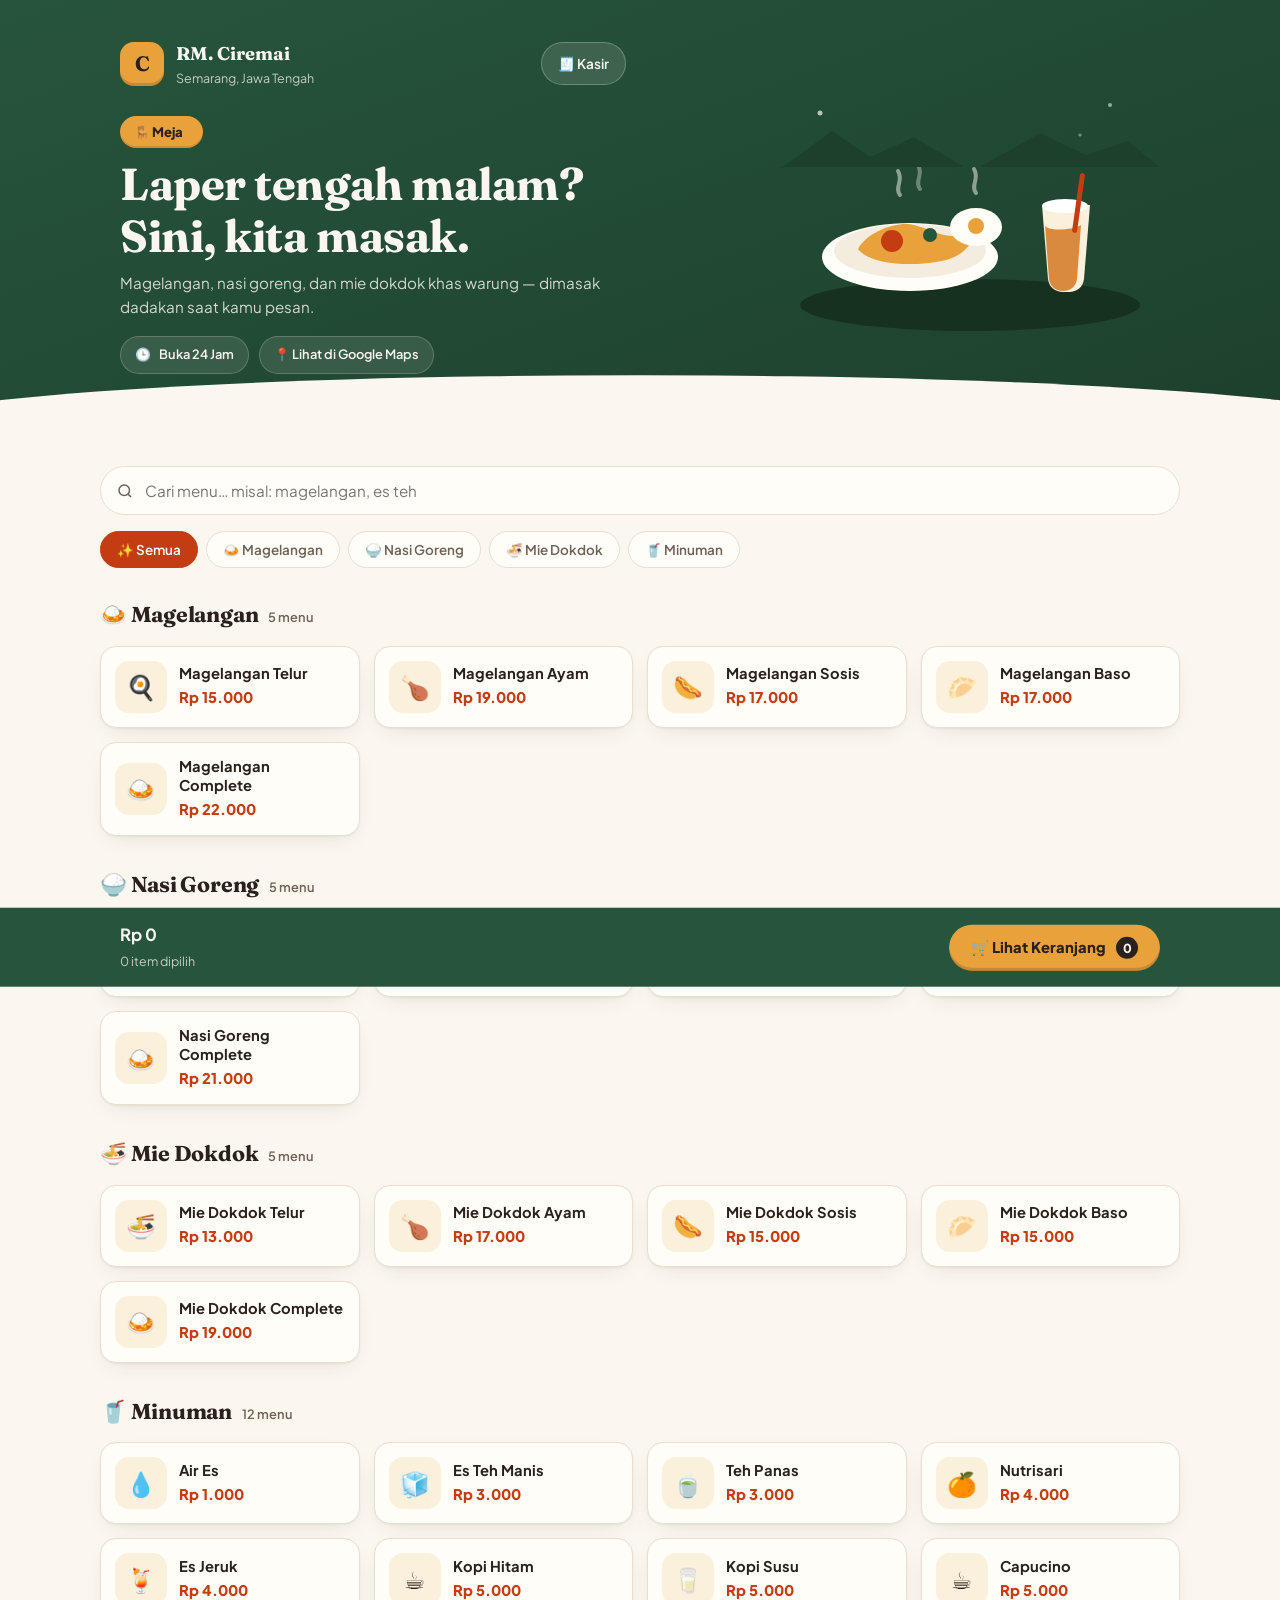
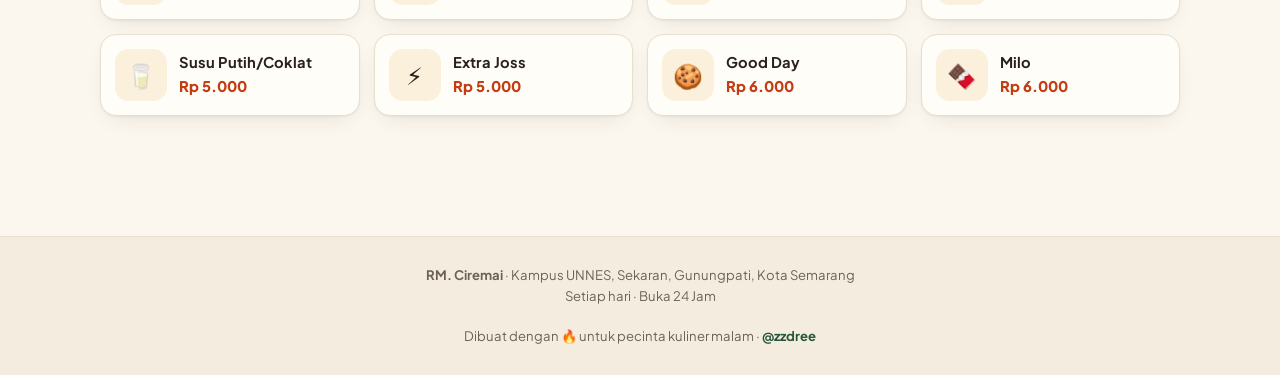
==== index.html @ 124c9100 "fix: lokasi UNNES Semarang + buka 24 jam (perbaiki misinformasi) + audit fixes - config/title/meta/f" ====
<!DOCTYPE html>
<html lang="id">
<head>
  <meta charset="UTF-8" />
  <meta name="viewport" content="width=device-width, initial-scale=1.0" />
  <title>RM. Ciremai Semarang — Menu & Pemesanan Online</title>
  <meta name="description" content="Menu dan pemesanan online RM. Ciremai UNNES Semarang. Magelangan, Nasi Goreng, Mie Dokdok & minuman hangat. Buka 24 jam, pesanan langsung masuk ke kasir." />
  <link rel="icon" href="data:image/svg+xml,<svg xmlns='http://www.w3.org/2000/svg' viewBox='0 0 100 100'><rect width='100' height='100' rx='22' fill='%23E9A23B'/><text x='50' y='68' font-size='52' text-anchor='middle'>🍛</text></svg>" />
  <link rel="preconnect" href="https://fonts.googleapis.com" />
  <link rel="preconnect" href="https://fonts.gstatic.com" crossorigin />
  <link rel="stylesheet" href="https://fonts.googleapis.com/css2?family=Fraunces:opsz,wght@9..144,500;9..144,600;9..144,700&family=Plus+Jakarta+Sans:wght@400;500;600;700;800&display=swap" />
  <link rel="stylesheet" href="css/style.css" />
</head>
<body>

  <!-- ============ HERO ============ -->
  <header class="hero">
    <div class="container hero-inner">
      <div>
        <div class="brand-row" style="margin-bottom:28px;">
          <div class="brand-mark">
            <div class="brand-badge">C</div>
            <div>
              <div class="brand-name" id="brandNama">RM. Ciremai</div>
              <div class="brand-sub" id="brandKota">Semarang, Jawa Tengah</div>
            </div>
          </div>
          <a class="kasir-link" href="kasir.html">🧾 Kasir</a>
        </div>

        <div class="hero-copy">
          <div class="meja-badge" id="mejaBadge" hidden>🪑 Meja <span id="mejaNo"></span></div>
          <h1>Laper tengah malam? Sini, kita masak.</h1>
          <p>Magelangan, nasi goreng, dan mie dokdok khas warung — dimasak dadakan saat kamu pesan.</p>
          <div class="hero-meta">
            <span class="meta-pill">🕒 <span id="jamBuka">Buka 24 Jam</span></span>
            <a class="meta-pill" href="#" id="gmapsLink" target="_blank" rel="noopener">📍 Lihat di Google Maps</a>
          </div>
        </div>
      </div>

      <!-- Ilustrasi SVG hero -->
      <div class="hero-art" aria-hidden="true">
        <svg viewBox="0 0 380 260" fill="none" xmlns="http://www.w3.org/2000/svg">
          <!-- meja -->
          <ellipse cx="190" cy="228" rx="170" ry="26" fill="#16321F"/>
          <!-- piring magelangan -->
          <ellipse cx="130" cy="180" rx="88" ry="34" fill="#FFFDF8"/>
          <ellipse cx="130" cy="174" rx="76" ry="27" fill="#F4EDDF"/>
          <path d="M78 172c10-18 40-28 56-24s30 14 46 10c8-2 12-6 14-9 2 14-8 30-32 35-30 6-72 4-84-12z" fill="#E9A23B"/>
          <circle cx="112" cy="164" r="11" fill="#C43C12"/>
          <circle cx="150" cy="158" r="7" fill="#27553B"/>
          <!-- telur mata sapi -->
          <ellipse cx="196" cy="150" rx="26" ry="19" fill="#FFFDF8"/>
          <circle cx="196" cy="149" r="8" fill="#E9A23B"/>
          <!-- gelas es teh -->
          <path d="M262 128l6 74c1 8 7 13 15 13h6c8 0 14-5 15-13l6-74z" fill="#FBF0DC"/>
          <path d="M265 148l4 54c1 8 7 12 14 12s13-4 14-12l4-54c-10 6-36 6-36 0z" fill="#D98A3E"/>
          <ellipse cx="285" cy="129" rx="23" ry="7" fill="#FFF"/>
          <rect x="296" y="96" width="5" height="60" rx="2.5" fill="#C43C12" transform="rotate(8 298 126)"/>
          <!-- uap -->
          <path d="M120 118c-6-8 4-14-2-24" stroke="#FBF7EF" stroke-opacity=".5" stroke-width="4" stroke-linecap="round"/>
          <path d="M140 112c-6-8 4-14-2-24" stroke="#FBF7EF" stroke-opacity=".35" stroke-width="4" stroke-linecap="round"/>
          <path d="M196 116c-6-8 4-14-2-24" stroke="#FBF7EF" stroke-opacity=".5" stroke-width="4" stroke-linecap="round"/>
          <!-- bintang/langit -->
          <circle cx="40" cy="36" r="2.5" fill="#FBF7EF" opacity=".7"/>
          <circle cx="330" cy="28" r="2" fill="#FBF7EF" opacity=".55"/>
          <circle cx="300" cy="58" r="1.6" fill="#FBF7EF" opacity=".4"/>
          <circle cx="70" cy="70" r="1.8" fill="#FBF7EF" opacity=".45"/>
          <!-- siluet gunung Ciremai -->
          <path d="M0 92l52-38 38 26 44-20 50 30H0z" fill="#1D402C"/>
          <path d="M200 90l60-34 46 22 42-14 32 26z" fill="#1D402C"/>
        </svg>
      </div>
    </div>
  </header>

  <!-- ============ MENU ============ -->
  <main class="menu-section container">
    <div class="search-wrap">
      <svg viewBox="0 0 24 24" fill="none" stroke-width="2"><circle cx="11" cy="11" r="7"/><path d="m20 20-3.5-3.5"/></svg>
      <input type="search" id="searchInput" placeholder="Cari menu… misal: magelangan, es teh" autocomplete="off" />
    </div>

    <div class="chips" id="chips" role="tablist"></div>

    <div id="menuList"><!-- dirender oleh js/app.js --></div>
  </main>

  <!-- ============ CART BAR ============ -->
  <div class="cart-bar" id="cartBar">
    <div class="container cart-bar-inner">
      <div class="cart-bar-info">
        <strong id="cartBarTotal">Rp 0</strong><br />
        <small id="cartBarCount">0 item dipilih</small>
      </div>
      <button class="btn-cart-open" id="btnOpenCart">
        🛒 Lihat Keranjang
        <span class="cart-count" id="cartBadge">0</span>
      </button>
    </div>
  </div>

  <!-- ============ MODAL KERANJANG + CHECKOUT ============ -->
  <div class="modal-overlay" id="cartModal">
    <div class="modal">
      <div class="modal-head">
        <h2>Keranjangmu</h2>
        <button class="modal-close" id="btnCloseCart" aria-label="Tutup">✕</button>
      </div>

      <div id="cartItems"><!-- isi keranjang --></div>

      <div class="cart-summary">
        <div class="summary-row"><span>Subtotal</span><span id="sumSubtotal">Rp 0</span></div>
        <div class="summary-row total"><span>Total</span><span id="sumTotal">Rp 0</span></div>
      </div>

      <form id="checkoutForm">
        <div class="field">
          <label>Mau Makan di Mana?</label>
          <div class="order-type">
            <button type="button" class="type-btn active" data-type="Makan di Tempat">🍽️ Makan di Tempat</button>
            <button type="button" class="type-btn" data-type="Bungkus">🥡 Bungkus</button>
          </div>
        </div>

        <div class="field">
          <label for="custNote">Catatan <small style="color:var(--ink-soft);font-weight:500;">(opsional)</small></label>
          <textarea id="custNote" placeholder="misal: pedas level 3, tanpa timun…" maxlength="200"></textarea>
        </div>

        <button type="submit" class="btn-primary" id="btnWa">
          <svg width="20" height="20" viewBox="0 0 24 24" fill="currentColor"><path d="M12 2a10 10 0 0 0-8.6 15.1L2 22l5-1.3A10 10 0 1 0 12 2zm5.4 14.1c-.2.7-1.2 1.3-2 1.4-.5.1-1.2.2-3.4-.7-2.9-1.2-4.8-4.1-4.9-4.3-.1-.2-1.2-1.6-1.2-3s.7-2.1 1-2.4c.2-.3.6-.4.8-.4h.6c.2 0 .4-.1.7.5.2.6.8 2 .9 2.2.1.2.1.4 0 .6-.3.6-.6.8-.4 1.2.7 1.2 1.6 2.1 2.8 2.7.3.2.5.1.7-.1l1-1.1c.2-.3.4-.2.7-.1l2.2 1c.3.2.5.3.6.4.1.2.1.8-.1 1.5z"/></svg>
          Kirim Pesanan ke Kasir
        </button>
        <p class="wa-note">Pesanan otomatis masuk ke layar kasir.<br />Kasir akan mengonfirmasi, lalu kamu bayar tunai atau scan QRIS di warung.</p>

        <button type="button" class="btn-secondary" id="btnClearCart">🗑️ Kosongkan Keranjang</button>
      </form>
    </div>
  </div>

  <!-- ============ MODAL PESANAN TERKIRIM ============ -->
  <div class="modal-overlay" id="successModal">
    <div class="modal modal-success">
      <div class="success-emoji">✅</div>
      <h2 id="successTitle">Pesanan Terkirim!</h2>
      <p id="successBody" class="success-body">Pesanan sudah masuk ke layar kasir.</p>
      <div class="success-actions">
        <button type="button" class="btn-primary" id="btnEditOrder">✏️ Ubah/Tambah ke Pesanan Ini</button>
        <button type="button" class="btn-primary btn-outline" id="btnAddMore">➕ Pesan Baru Lagi</button>
        <button type="button" class="btn-secondary" id="btnDone">Selesai</button>
      </div>
    </div>
  </div>

  <!-- ============ FOOTER ============ -->
  <footer class="footer">
    <div class="container">
      <strong id="footNama">RM. Ciremai</strong> · <span id="footAlamat">Kampus UNNES, Sekaran, Gunungpati, Kota Semarang</span><br />
      <span id="footJam">Setiap hari · Buka 24 Jam</span><br /><br />
      Dibuat dengan 🔥 untuk pecinta kuliner malam ·
      <a href="https://github.com/zzdree" target="_blank" rel="noopener">@zzdree</a>
    </div>
  </footer>

  <div class="toast" id="toast"></div>

  <script src="js/config.js"></script>
  <script src="js/data.js"></script>
  <script src="js/store.js"></script>
  <script src="js/db.js"></script>
  <script src="js/app.js"></script>
</body>
</html>
---- css/style.css ----
/* ============================================================
   RM. CIREMAI — Design System
   Palet: krem gerobak · merah bara · hijau Ciremai · emas
   ============================================================ */

/* Font dimuat via <link rel="preconnect"> + <link> di <head> (index.html & kasir.html) untuk render lebih cepat */

:root {
  --cream: #FBF7EF;
  --cream-2: #F4EDDF;
  --paper: #FFFDF8;
  --ink: #2A211A;
  --ink-soft: #6E6156;
  --line: #E8DFCE;

  --red: #C43C12;
  --red-dark: #9E2F0D;
  --red-soft: #FBEAE2;

  --green: #27553B;
  --green-soft: #E5EEE7;

  --gold: #E9A23B;
  --gold-soft: #FBF0DC;

  --radius: 16px;
  --radius-sm: 10px;
  --shadow: 0 1px 2px rgba(42,33,26,.05), 0 8px 24px -12px rgba(42,33,26,.18);
  --shadow-lg: 0 24px 48px -16px rgba(42,33,26,.28);

  --font-display: 'Fraunces', Georgia, serif;
  --font-body: 'Plus Jakarta Sans', system-ui, sans-serif;
}

* { margin: 0; padding: 0; box-sizing: border-box; }

html { scroll-behavior: smooth; }

body {
  font-family: var(--font-body);
  background: var(--cream);
  color: var(--ink);
  line-height: 1.55;
  -webkit-font-smoothing: antialiased;
}

button { font-family: inherit; cursor: pointer; border: none; background: none; }
input, select, textarea { font-family: inherit; font-size: 1rem; }

/* Aksesibilitas: fokus keyboard terlihat jelas, tanpa outline saat klik mouse */
:focus-visible {
  outline: 3px solid var(--gold);
  outline-offset: 2px;
  border-radius: 4px;
}

img, svg { display: block; max-width: 100%; }

.container { max-width: 1080px; margin: 0 auto; padding: 0 20px; }

h1, h2, h3 { font-family: var(--font-display); letter-spacing: -0.01em; }

/* ============ HEADER / HERO ============ */
.hero {
  position: relative;
  overflow: hidden;
  background: linear-gradient(160deg, var(--green) 0%, #1D402C 100%);
  color: var(--cream);
  padding-bottom: 56px;
}
.hero::after {
  content: '';
  position: absolute; inset: auto 0 -1px 0;
  height: 56px;
  background: var(--cream);
  clip-path: ellipse(60% 100% at 50% 100%);
}
.hero-inner {
  display: flex; flex-direction: column; gap: 20px;
  padding-top: 40px;
}
.brand-row {
  display: flex; align-items: center; justify-content: space-between; gap: 16px;
}
.brand-mark {
  display: flex; align-items: center; gap: 12px;
}
.brand-badge {
  width: 44px; height: 44px; border-radius: 14px;
  background: var(--gold);
  display: grid; place-items: center;
  font-family: var(--font-display); font-weight: 700; font-size: 1.3rem;
  color: var(--ink);
  box-shadow: inset 0 -3px 0 rgba(0,0,0,.15);
}
.brand-name { font-family: var(--font-display); font-weight: 700; font-size: 1.15rem; }
.brand-sub { font-size: .78rem; opacity: .75; }

.kasir-link {
  display: inline-flex; align-items: center; gap: 8px;
  padding: 10px 16px;
  border-radius: 999px;
  background: rgba(251,247,239,.12);
  border: 1px solid rgba(251,247,239,.25);
  color: var(--cream);
  font-weight: 600; font-size: .85rem;
  text-decoration: none;
  transition: background .2s ease, transform .15s ease;
}
.kasir-link:hover { background: rgba(251,247,239,.22); transform: translateY(-1px); }

.hero-copy h1 {
  font-size: clamp(1.9rem, 5vw, 2.8rem);
  line-height: 1.15;
  max-width: 15ch;
}
.hero-copy p { margin-top: 10px; opacity: .82; font-size: .95rem; max-width: 46ch; }

.meja-badge {
  display: inline-flex; align-items: center; gap: 6px;
  padding: 6px 14px; border-radius: 999px;
  background: var(--gold); color: var(--ink);
  font-weight: 800; font-size: .82rem;
  margin-bottom: 10px;
  box-shadow: inset 0 -2px 0 rgba(0,0,0,.12);
}

.hero-meta {
  display: flex; flex-wrap: wrap; gap: 10px; margin-top: 18px;
}
.meta-pill {
  display: inline-flex; align-items: center; gap: 8px;
  padding: 8px 14px;
  border-radius: 999px;
  background: rgba(251,247,239,.1);
  border: 1px solid rgba(251,247,239,.2);
  font-size: .8rem; font-weight: 600;
  color: var(--cream);
  text-decoration: none;
}
.meta-pill:hover { background: rgba(251,247,239,.2); }

.hero-art { margin-top: 8px; }

/* ============ SEARCH & FILTERS ============ */
.menu-section { padding: 36px 0 120px; }

.search-wrap { position: relative; margin-bottom: 16px; }
.search-wrap svg {
  position: absolute; left: 16px; top: 50%; transform: translateY(-50%);
  width: 18px; height: 18px; stroke: var(--ink-soft);
}
#searchInput {
  width: 100%;
  padding: 14px 16px 14px 44px;
  border-radius: 999px;
  border: 1.5px solid var(--line);
  background: var(--paper);
  font-size: .95rem;
  outline: none;
  transition: border-color .2s ease, box-shadow .2s ease;
}
#searchInput:focus { border-color: var(--red); box-shadow: 0 0 0 4px var(--red-soft); }

.chips {
  display: flex; gap: 8px; overflow-x: auto;
  padding-bottom: 6px; margin-bottom: 24px;
  scrollbar-width: none;
}
.chips::-webkit-scrollbar { display: none; }
.chip {
  flex-shrink: 0;
  padding: 9px 16px;
  border-radius: 999px;
  border: 1.5px solid var(--line);
  background: var(--paper);
  font-weight: 600; font-size: .84rem;
  color: var(--ink-soft);
  transition: all .2s ease;
}
.chip:hover { border-color: var(--red); color: var(--red); }
.chip.active {
  background: var(--red); border-color: var(--red); color: #fff;
}

/* ============ MENU GRID ============ */
.cat-title {
  display: flex; align-items: baseline; gap: 10px;
  margin: 32px 0 14px;
}
.cat-title:first-of-type { margin-top: 0; }
.cat-title h2 { font-size: 1.35rem; }
.cat-title span { font-size: .8rem; color: var(--ink-soft); font-weight: 600; }

.grid {
  display: grid;
  grid-template-columns: repeat(auto-fill, minmax(230px, 1fr));
  gap: 14px;
}

.card {
  display: flex; align-items: center; gap: 12px;
  padding: 14px;
  background: var(--paper);
  border: 1.5px solid var(--line);
  border-radius: var(--radius);
  box-shadow: var(--shadow);
  text-align: left;
  width: 100%;
  cursor: pointer;
  transition: transform .18s ease, box-shadow .18s ease, border-color .18s ease;
}
.card:not(.soldout):hover {
  transform: translateY(-3px);
  box-shadow: var(--shadow-lg);
  border-color: var(--gold);
}
.card:not(.soldout):active { transform: scale(.98); }

.card-emoji {
  flex-shrink: 0;
  width: 52px; height: 52px;
  border-radius: 14px;
  background: var(--gold-soft);
  display: grid; place-items: center;
  font-size: 1.5rem;
}
.card-body { min-width: 0; flex: 1; }
.card-name { font-weight: 700; font-size: .92rem; line-height: 1.3; }
.card-price { color: var(--red); font-weight: 800; font-size: .92rem; margin-top: 3px; }

.card.soldout { cursor: not-allowed; opacity: .55; }
.card.soldout .card-emoji { filter: grayscale(1); }
.soldout-tag {
  display: inline-block;
  margin-top: 4px;
  font-size: .68rem; font-weight: 800;
  letter-spacing: .06em; text-transform: uppercase;
  color: var(--red);
}

/* qty stepper di dalam card (mode keranjang aktif) */
.qty-in-card {
  flex-shrink: 0;
  display: inline-flex; align-items: center; gap: 2px;
  background: var(--red);
  border-radius: 999px;
  padding: 4px;
}
.qty-in-card button {
  width: 30px; height: 30px; border-radius: 50%;
  color: #fff; font-weight: 800; font-size: 1rem;
  display: grid; place-items: center;
}
.qty-in-card button:hover { background: var(--red-dark); }
.qty-in-card span {
  min-width: 26px; text-align: center;
  color: #fff; font-weight: 800; font-size: .9rem;
}

.empty-state {
  text-align: center; padding: 48px 20px; color: var(--ink-soft);
}
.empty-state .big { font-size: 2.2rem; margin-bottom: 8px; }

/* ============ CART BAR (pelanggan, sticky bawah) ============ */
.cart-bar {
  position: fixed; left: 0; right: 0; bottom: 0; z-index: 50;
  background: var(--green);
  color: var(--cream);
  transform: translateY(110%);
  transition: transform .3s cubic-bezier(.2,.8,.2,1);
}
.cart-bar.show { transform: translateY(0); }
.cart-bar-inner {
  display: flex; align-items: center; justify-content: space-between; gap: 14px;
  padding: 14px 20px;
  padding-bottom: calc(14px + env(safe-area-inset-bottom));
}
.cart-bar-info strong { font-size: 1.05rem; }
.cart-bar-info small { opacity: .75; font-size: .78rem; }
.btn-cart-open {
  display: inline-flex; align-items: center; gap: 10px;
  background: var(--gold); color: var(--ink);
  font-weight: 800; font-size: .92rem;
  padding: 12px 22px; border-radius: 999px;
  box-shadow: inset 0 -3px 0 rgba(0,0,0,.15);
  transition: transform .15s ease;
}
.btn-cart-open:hover { transform: scale(1.03); }
.cart-count {
  background: var(--ink); color: var(--cream);
  border-radius: 999px; min-width: 22px; height: 22px;
  display: grid; place-items: center; font-size: .78rem;
}

/* ============ MODAL (keranjang & checkout) ============ */
.modal-overlay {
  position: fixed; inset: 0; z-index: 90;
  background: rgba(42,33,26,.55);
  backdrop-filter: blur(3px);
  display: none;
  align-items: flex-end; justify-content: center;
}
.modal-overlay.open { display: flex; animation: fadeIn .2s ease; }
@keyframes fadeIn { from { opacity: 0; } to { opacity: 1; } }

.modal {
  width: 100%; max-width: 520px;
  max-height: 88vh;
  overflow-y: auto;
  background: var(--cream);
  border-radius: 24px 24px 0 0;
  padding: 24px 22px calc(24px + env(safe-area-inset-bottom));
  animation: slideUp .3s cubic-bezier(.2,.8,.2,1);
}
@keyframes slideUp { from { transform: translateY(40px); opacity: .5; } to { transform: none; opacity: 1; } }

.modal-head {
  display: flex; align-items: center; justify-content: space-between;
  margin-bottom: 18px;
}
.modal-head h2 { font-size: 1.3rem; }
.modal-close {
  width: 36px; height: 36px; border-radius: 50%;
  background: var(--cream-2); font-size: 1.1rem; font-weight: 700;
  display: grid; place-items: center;
}
.modal-close:hover { background: var(--line); }

.cart-item {
  display: flex; align-items: center; gap: 12px;
  padding: 12px 0;
  border-bottom: 1.5px dashed var(--line);
}
.cart-item:last-of-type { border-bottom: none; }
.ci-info { flex: 1; min-width: 0; }
.ci-name { font-weight: 700; font-size: .9rem; }
.ci-price { font-size: .8rem; color: var(--ink-soft); }
.ci-total { font-weight: 800; font-size: .9rem; white-space: nowrap; }

.stepper {
  display: inline-flex; align-items: center; gap: 2px;
  border: 1.5px solid var(--line); border-radius: 999px; padding: 3px;
  background: var(--paper);
}
.stepper button {
  width: 30px; height: 30px; border-radius: 50%;
  font-weight: 800; color: var(--red);
  display: grid; place-items: center;
}
.stepper button:hover { background: var(--red-soft); }
.stepper span { min-width: 28px; text-align: center; font-weight: 700; font-size: .92rem; }

.cart-summary {
  margin-top: 18px; padding-top: 16px;
  border-top: 2px solid var(--ink);
}
.summary-row {
  display: flex; justify-content: space-between;
  font-size: .9rem; padding: 3px 0; color: var(--ink-soft);
}
.summary-row.total {
  font-size: 1.15rem; font-weight: 800; color: var(--ink);
  padding-top: 8px; margin-top: 6px;
  border-top: 1.5px dashed var(--line);
}
.summary-row.total span:last-child { color: var(--red); }

.field { margin-top: 14px; }
.field label {
  display: block; font-weight: 700; font-size: .82rem;
  margin-bottom: 6px;
}
.field input, .field textarea, .field select {
  width: 100%;
  padding: 12px 14px;
  border-radius: var(--radius-sm);
  border: 1.5px solid var(--line);
  background: var(--paper);
  outline: none;
  transition: border-color .2s ease, box-shadow .2s ease;
}
.field input:focus, .field textarea:focus, .field select:focus {
  border-color: var(--red); box-shadow: 0 0 0 4px var(--red-soft);
}
.field textarea { resize: vertical; min-height: 70px; }

.order-type {
  display: grid; grid-template-columns: 1fr 1fr; gap: 10px;
}
.type-btn {
  padding: 12px;
  border-radius: var(--radius-sm);
  border: 1.5px solid var(--line);
  background: var(--paper);
  font-weight: 700; font-size: .88rem;
  color: var(--ink-soft);
  transition: all .2s ease;
}
.type-btn.active {
  border-color: var(--green); background: var(--green-soft); color: var(--green);
}

.btn-primary {
  width: 100%; margin-top: 20px;
  padding: 15px;
  border-radius: 999px;
  background: var(--green); color: #fff;
  font-weight: 800; font-size: 1rem;
  box-shadow: inset 0 -3px 0 rgba(0,0,0,.2);
  transition: transform .15s ease, background .2s ease;
  display: flex; align-items: center; justify-content: center; gap: 10px;
}
.btn-primary:hover { background: #1D402C; transform: translateY(-1px); }
.btn-primary:disabled { opacity: .5; cursor: not-allowed; transform: none; }

.btn-secondary {
  width: 100%; margin-top: 10px;
  padding: 13px;
  border-radius: 999px;
  background: transparent; color: var(--ink-soft);
  border: 1.5px solid var(--line);
  font-weight: 700;
}
.btn-secondary:hover { background: var(--cream-2); }

.wa-note {
  margin-top: 12px; text-align: center;
  font-size: .76rem; color: var(--ink-soft);
}

/* ============ KASIR (POS) ============ */
.pos-body { background: var(--cream-2); }

.topbar {
  position: sticky; top: 0; z-index: 40;
  background: var(--green); color: var(--cream);
  box-shadow: 0 2px 12px rgba(42,33,26,.15);
}
.topbar-inner {
  display: flex; align-items: center; justify-content: space-between; gap: 14px;
  padding: 12px 20px;
}
.topbar-brand { display: flex; align-items: center; gap: 10px; font-family: var(--font-display); font-weight: 700; }
.topbar-brand .brand-badge { width: 36px; height: 36px; font-size: 1rem; border-radius: 11px; }
.topbar-actions { display: flex; gap: 8px; flex-wrap: nowrap; overflow-x: auto; scrollbar-width: none; -webkit-overflow-scrolling: touch; }
.topbar-actions::-webkit-scrollbar { display: none; }
.tab-btn {
  padding: 9px 16px; border-radius: 999px;
  background: rgba(251,247,239,.12);
  border: 1px solid rgba(251,247,239,.22);
  color: var(--cream); font-weight: 600; font-size: .84rem;
  transition: background .2s ease;
  flex-shrink: 0;
}
.tab-btn:hover { background: rgba(251,247,239,.22); }
.tab-btn.active { background: var(--gold); border-color: var(--gold); color: var(--ink); }

.pos-layout {
  display: grid; grid-template-columns: 1fr;
  gap: 20px;
  padding: 20px;
  max-width: 1280px; margin: 0 auto;
  align-items: start;
}

.panel {
  background: var(--paper);
  border: 1.5px solid var(--line);
  border-radius: var(--radius);
  box-shadow: var(--shadow);
}
.panel-pad { padding: 18px; }

.view { display: none; }
.view.active { display: block; }

/* Panel keranjang kasir */
.cart-panel { position: static; }
.cart-empty { text-align: center; padding: 30px 10px; color: var(--ink-soft); font-size: .88rem; }
.cart-empty .big { font-size: 2rem; margin-bottom: 6px; }

.pay-box {
  margin-top: 14px;
  padding: 14px;
  background: var(--cream);
  border-radius: var(--radius-sm);
  border: 1.5px dashed var(--line);
}
.qr-grid {
  display: grid;
  grid-template-columns: repeat(auto-fill, minmax(150px, 1fr));
  gap: 16px;
  padding: 18px;
}
.qr-card {
  text-align: center;
  padding: 16px 12px;
  border: 1.5px solid var(--line);
  border-radius: var(--radius-sm);
  background: var(--paper);
}
.qr-card img { width: 120px; height: 120px; margin: 0 auto 10px; border-radius: 8px; }
.qr-card .qr-no { font-family: var(--font-display); font-weight: 700; font-size: 1.05rem; }
.qr-card .qr-url { font-size: .68rem; color: var(--ink-soft); word-break: break-all; margin-top: 4px; }

.money-btn {
  padding: 9px 4px;
  border-radius: var(--radius-sm);
  border: 1.5px solid var(--line);
  background: var(--paper);
  font-weight: 700; font-size: .78rem;
  transition: all .15s ease;
}
.money-btn:hover { border-color: var(--gold); background: var(--gold-soft); }

.change-line {
  margin-top: 10px; padding: 10px 12px;
  border-radius: var(--radius-sm);
  font-weight: 800;
  display: flex; justify-content: space-between;
}
.change-line.ok { background: var(--green-soft); color: var(--green); }
.change-line.bad { background: var(--red-soft); color: var(--red); }

.btn-pay {
  width: 100%; margin-top: 12px;
  padding: 14px; border-radius: var(--radius-sm);
  background: var(--red); color: #fff;
  font-weight: 800; font-size: .98rem;
  box-shadow: inset 0 -3px 0 rgba(0,0,0,.2);
  transition: background .2s ease;
}
.btn-pay:hover { background: var(--red-dark); }
.btn-pay:disabled { opacity: .45; cursor: not-allowed; }

/* Riwayat & laporan */
.stat-grid {
  display: grid; grid-template-columns: repeat(auto-fit, minmax(150px, 1fr));
  gap: 12px; margin-bottom: 18px;
}
.stat-card {
  padding: 16px;
  background: var(--paper);
  border: 1.5px solid var(--line);
  border-radius: var(--radius);
  box-shadow: var(--shadow);
}
.stat-label { font-size: .74rem; font-weight: 700; text-transform: uppercase; letter-spacing: .07em; color: var(--ink-soft); }
.stat-value { font-family: var(--font-display); font-size: 1.5rem; font-weight: 700; margin-top: 4px; }
.stat-value.red { color: var(--red); }

.trx-row {
  display: flex; align-items: center; justify-content: space-between; gap: 12px;
  padding: 13px 16px;
  border-bottom: 1.5px dashed var(--line);
  width: 100%; text-align: left;
  transition: background .15s ease;
}
.trx-row:hover { background: var(--cream); }
.trx-id { font-weight: 800; font-size: .86rem; font-family: ui-monospace, 'Consolas', monospace; }
.trx-meta { font-size: .76rem; color: var(--ink-soft); }
.trx-amount { font-weight: 800; color: var(--red); white-space: nowrap; }

.best-list { list-style: none; counter-reset: rank; }
.best-list li {
  counter-increment: rank;
  display: flex; align-items: center; gap: 12px;
  padding: 10px 0; border-bottom: 1.5px dashed var(--line);
  font-size: .9rem;
}
.best-list li::before {
  content: counter(rank);
  width: 26px; height: 26px; flex-shrink: 0;
  border-radius: 50%; background: var(--gold-soft); color: var(--ink);
  font-weight: 800; font-size: .8rem;
  display: grid; place-items: center;
}
.best-list .qty { margin-left: auto; font-weight: 700; color: var(--ink-soft); font-size: .8rem; }

/* Toggle habis */
.menu-manage-row {
  display: flex; align-items: center; gap: 12px;
  padding: 12px 16px;
  border-bottom: 1.5px dashed var(--line);
}
.menu-manage-row:last-child { border-bottom: none; }
.mm-name { flex: 1; font-weight: 600; font-size: .9rem; }
.mm-price { font-size: .8rem; color: var(--ink-soft); }

.toggle {
  position: relative; width: 46px; height: 26px; flex-shrink: 0;
  border-radius: 999px;
  background: var(--green);
  transition: background .2s ease;
  border: none;
  font-size: 0; color: transparent; overflow: hidden;
}
.toggle::after {
  content: '';
  position: absolute; top: 3px; left: 3px;
  width: 20px; height: 20px; border-radius: 50%;
  background: #fff;
  transition: transform .2s cubic-bezier(.2,.8,.2,1);
  box-shadow: 0 1px 3px rgba(0,0,0,.25);
}
.toggle.habis { background: #B9AC99; }
.toggle.habis::after { transform: translateX(20px); }

/* ============ STRUK (thermal receipt) ============ */
.receipt-wrap {
  display: flex; justify-content: center;
  padding: 10px 0;
}
.receipt {
  width: 300px;
  background: #fff;
  padding: 20px 16px;
  font-family: ui-monospace, 'Courier New', monospace;
  font-size: .78rem;
  line-height: 1.5;
  color: #111;
  box-shadow: var(--shadow-lg), 0 0 0 1px var(--line);
  border-radius: 4px;
  position: relative;
}
.receipt::before, .receipt::after {
  content: '';
  position: absolute; left: 0; right: 0; height: 8px;
  background-image: radial-gradient(circle at 6px -3px, transparent 7px, #fff 7px);
  background-size: 12px 12px;
}
.receipt::before { top: -6px; transform: rotate(180deg); }
.receipt::after { bottom: -6px; }
.r-center { text-align: center; }
.r-bold { font-weight: 800; }
.r-line { border-top: 1px dashed #999; margin: 8px 0; }
.r-row { display: flex; justify-content: space-between; gap: 8px; }
.r-row span:first-child { word-break: break-word; }
.r-small { font-size: .7rem; }

/* ============ TOAST ============ */
.toast {
  position: fixed; left: 50%; bottom: 96px; z-index: 200;
  transform: translateX(-50%) translateY(20px);
  background: var(--ink); color: var(--cream);
  padding: 12px 22px;
  border-radius: 999px;
  font-weight: 700; font-size: .88rem;
  opacity: 0; pointer-events: none;
  transition: all .3s cubic-bezier(.2,.8,.2,1);
  box-shadow: var(--shadow-lg);
  white-space: nowrap;
}
.toast.show { opacity: 1; transform: translateX(-50%) translateY(0); }

/* ============ FOOTER ============ */
.footer {
  background: var(--cream-2);
  border-top: 1.5px solid var(--line);
  padding: 28px 0;
  text-align: center;
  font-size: .82rem; color: var(--ink-soft);
}
.footer a { color: var(--green); font-weight: 700; text-decoration: none; }
.footer a:hover { text-decoration: underline; }

/* ============ RESPONSIVE ============ */
@media (min-width: 900px) {
  .hero-inner { flex-direction: row; align-items: center; justify-content: space-between; }
  .hero-copy { order: 0; }
  .hero-art { order: 1; width: 380px; margin: 0; }
  .modal-overlay { align-items: center; }
  .modal { border-radius: 24px; padding: 28px; }
  /* POS: menu kiri, keranjang kanan */
  .pos-layout.with-cart { grid-template-columns: 1fr 360px; }
  .cart-panel { position: sticky; top: 82px; }
  .grid { grid-template-columns: repeat(auto-fill, minmax(250px, 1fr)); }
}

/* ============ MOBILE (≤ 640px) ============ */
@media (max-width: 640px) {
  .container { padding: 0 16px; }
  .hero { padding-bottom: 40px; }
  .hero-inner { padding-top: 28px; gap: 16px; }
  .hero-copy h1 { font-size: clamp(1.6rem, 8vw, 2rem); }
  .hero-art { display: none; }
  .brand-name { font-size: 1.05rem; }
  .kasir-link { padding: 9px 13px; font-size: .8rem; }

  .menu-section { padding: 24px 0 110px; }
  .grid { grid-template-columns: repeat(auto-fill, minmax(155px, 1fr)); gap: 10px; }
  .card { padding: 12px; gap: 10px; }
  .card-emoji { width: 44px; height: 44px; font-size: 1.3rem; }
  .card-name { font-size: .85rem; }
  .card-price { font-size: .85rem; }
  .cat-title h2 { font-size: 1.15rem; }

  /* Cart bar bawah */
  .cart-bar-inner { padding: 12px 16px; padding-bottom: calc(12px + env(safe-area-inset-bottom)); }
  .btn-cart-open { padding: 11px 18px; font-size: .88rem; }

  /* Modal: tetap bottom-sheet, lebih ramah jempol */
  .modal { padding: 20px 16px calc(20px + env(safe-area-inset-bottom)); max-height: 92vh; }
  .success-actions { gap: 9px; }

  /* Kasir mobile: menu + keranjang tumpuk rapi */
  .pos-layout { padding: 14px; gap: 14px; }
  .grid#posGrid { grid-template-columns: repeat(auto-fill, minmax(150px, 1fr)); gap: 10px; }
  .topbar-inner { padding: 10px 14px; }
  .topbar-actions { gap: 6px; }
  .tab-btn { padding: 8px 13px; font-size: .8rem; }
  .receipt { width: 100%; max-width: 320px; }
}

/* ============ PRINT (struk termal) ============ */
@media print {
  body * { visibility: hidden !important; }
  .receipt, .receipt * { visibility: visible !important; }
  .receipt {
    position: fixed; left: 0; top: 0;
    box-shadow: none; border-radius: 0;
    width: 100%; max-width: 80mm;
  }
}

/* Print: hanya QR cards saat tombol Cetak Semua QR */
@media print {
  body * { visibility: hidden !important; }
  #view-qr, #view-qr * { visibility: visible !important; }
  #view-qr { position: absolute; left: 0; top: 0; width: 100%; padding: 0 !important; margin: 0 !important; }
  .qr-grid { grid-template-columns: repeat(3, 1fr) !important; gap: 12px !important; }
  .qr-card { break-inside: avoid; border: 1px solid #999 !important; }
  #btnPrintQr { display: none !important; }
}

/* Aksesibilitas: hormati preferensi reduce-motion */
@media (prefers-reduced-motion: reduce) {
  *, *::before, *::after {
    animation-duration: .01ms !important;
    animation-iteration-count: 1 !important;
    transition-duration: .01ms !important;
  }
}
.tab-badge {
  display: inline-flex;
  align-items: center;
  justify-content: center;
  min-width: 20px;
  height: 20px;
  padding: 0 6px;
  margin-left: 4px;
  border-radius: 999px;
  background: var(--red);
  color: #fff;
  font-size: .72rem;
  font-weight: 800;
  line-height: 1;
}
.order-card {
  background: #fff;
  border: 1.5px solid var(--line);
  border-radius: 18px;
  padding: 16px 18px;
  margin-bottom: 14px;
  box-shadow: 0 6px 18px rgba(60,20,10,.06);
  animation: pop .25s ease;
}
.oc-head {
  display: flex;
  justify-content: space-between;
  align-items: flex-start;
  gap: 10px;
}
.oc-name { font-weight: 800; font-size: 1.05rem; }
.oc-meta { color: var(--ink-soft); font-size: .85rem; margin-top: 2px; }
.oc-items { margin: 12px 0 6px; display: grid; gap: 4px; }
.oc-item { display: flex; justify-content: space-between; font-size: .92rem; }
.oc-note {
  background: #fff7ed;
  border-left: 3px solid var(--orange);
  padding: 6px 10px;
  border-radius: 8px;
  font-size: .85rem;
  color: #9a3412;
  margin-bottom: 8px;
}
.oc-foot {
  display: flex;
  justify-content: space-between;
  align-items: center;
  margin-top: 10px;
  gap: 10px;
}
.oc-total { font-weight: 800; color: var(--red); font-size: 1.1rem; }
.status-tag {
  font-size: .75rem;
  font-weight: 700;
  padding: 4px 10px;
  border-radius: 999px;
  white-space: nowrap;
}
.status-tag.edit { background: #fff3cd; color: #8a6d00; }
.status-tag.new { background: #fef3c7; color: #92400e; }
.status-tag.on { background: #dbeafe; color: #1e40af; }

.order-ctx {
  background: #fff7ed;
  border: 1px solid #fed7aa;
  border-radius: 12px;
  padding: 10px 12px;
  font-size: .88rem;
  color: #9a3412;
  margin-bottom: 10px;
}
.metode-row { display: flex; flex-wrap: wrap; gap: 8px; margin-top: 4px; }
.metode-opt {
  display: inline-flex;
  align-items: center;
  gap: 6px;
  background: var(--bg);
  border: 1.5px solid var(--line);
  border-radius: 12px;
  padding: 8px 12px;
  font-size: .9rem;
  cursor: pointer;
}
.metode-opt input { accent-color: var(--red); }
.piutang-row {
  display: flex;
  align-items: center;
  gap: 8px;
  margin-top: 10px;
  padding: 10px 12px;
  background: #fef2f2;
  border: 1.5px dashed #fca5a5;
  border-radius: 12px;
  font-size: .9rem;
  cursor: pointer;
}
.piutang-row input { width: 18px; height: 18px; accent-color: var(--red); }

/* Print struk sebagai PDF */
@media print {
  body * { visibility: hidden; }
  #receiptModal, #receiptModal * { visibility: visible; }
  #receiptModal { position: absolute; inset: 0; background: #fff; }
  .modal { box-shadow: none; max-width: 100% !important; }
  #receiptModal .btn-primary, #receiptModal .btn-secondary { display: none !important; }
}

/* ---- Lock screen kasir ---- */
.lock-screen {
  position: fixed; inset: 0; z-index: 9999;
  display: flex; align-items: center; justify-content: center;
  background: linear-gradient(135deg, #2a1410 0%, #c43c12 100%);
  padding: 20px;
}
.lock-screen.hidden { display: none; }
.lock-card {
  background: var(--surface, #fff);
  border-radius: 20px;
  padding: 32px 28px;
  width: 100%; max-width: 340px;
  text-align: center;
  box-shadow: 0 24px 60px rgba(0,0,0,.35);
}
.lock-emoji { font-size: 48px; line-height: 1; margin-bottom: 8px; }
.lock-card h2 { font-family: 'Fraunces', serif; margin: 0 0 6px; color: var(--red, #c43c12); }
.lock-card p { color: var(--ink-soft, #6b5b52); font-size: .92rem; margin: 0 0 16px; }
.lock-card input {
  width: 100%; padding: 14px 16px; font-size: 1.4rem; letter-spacing: 8px; text-align: center;
  border: 2px solid var(--line, #efe2d8); border-radius: 12px; margin-bottom: 14px;
  font-family: 'Plus Jakarta Sans', sans-serif; outline: none;
}
.lock-card input:focus { border-color: var(--red, #c43c12); }
.lock-err { color: #c0392b; font-size: .85rem; margin: 10px 0 0; }

/* ---- Modal pesanan terkirim ---- */
.modal-success { text-align: center; max-width: 360px; }
.success-emoji { font-size: 56px; line-height: 1; margin: 4px 0 10px; }
.modal-success h2 { font-family: 'Fraunces', serif; color: var(--red, #c43c12); margin: 0 0 8px; }
.success-body { color: var(--ink-soft, #6b5b52); margin: 0 0 20px; font-size: .95rem; }
.success-actions { display: flex; flex-direction: column; gap: 10px; }
.success-actions .btn-secondary { background: var(--bg, #faf4ef); }
.btn-outline { background: transparent !important; color: var(--red, #c43c12); border: 2px solid var(--red, #c43c12); }
.btn-outline:hover { background: rgba(196,60,18,.08) !important; }
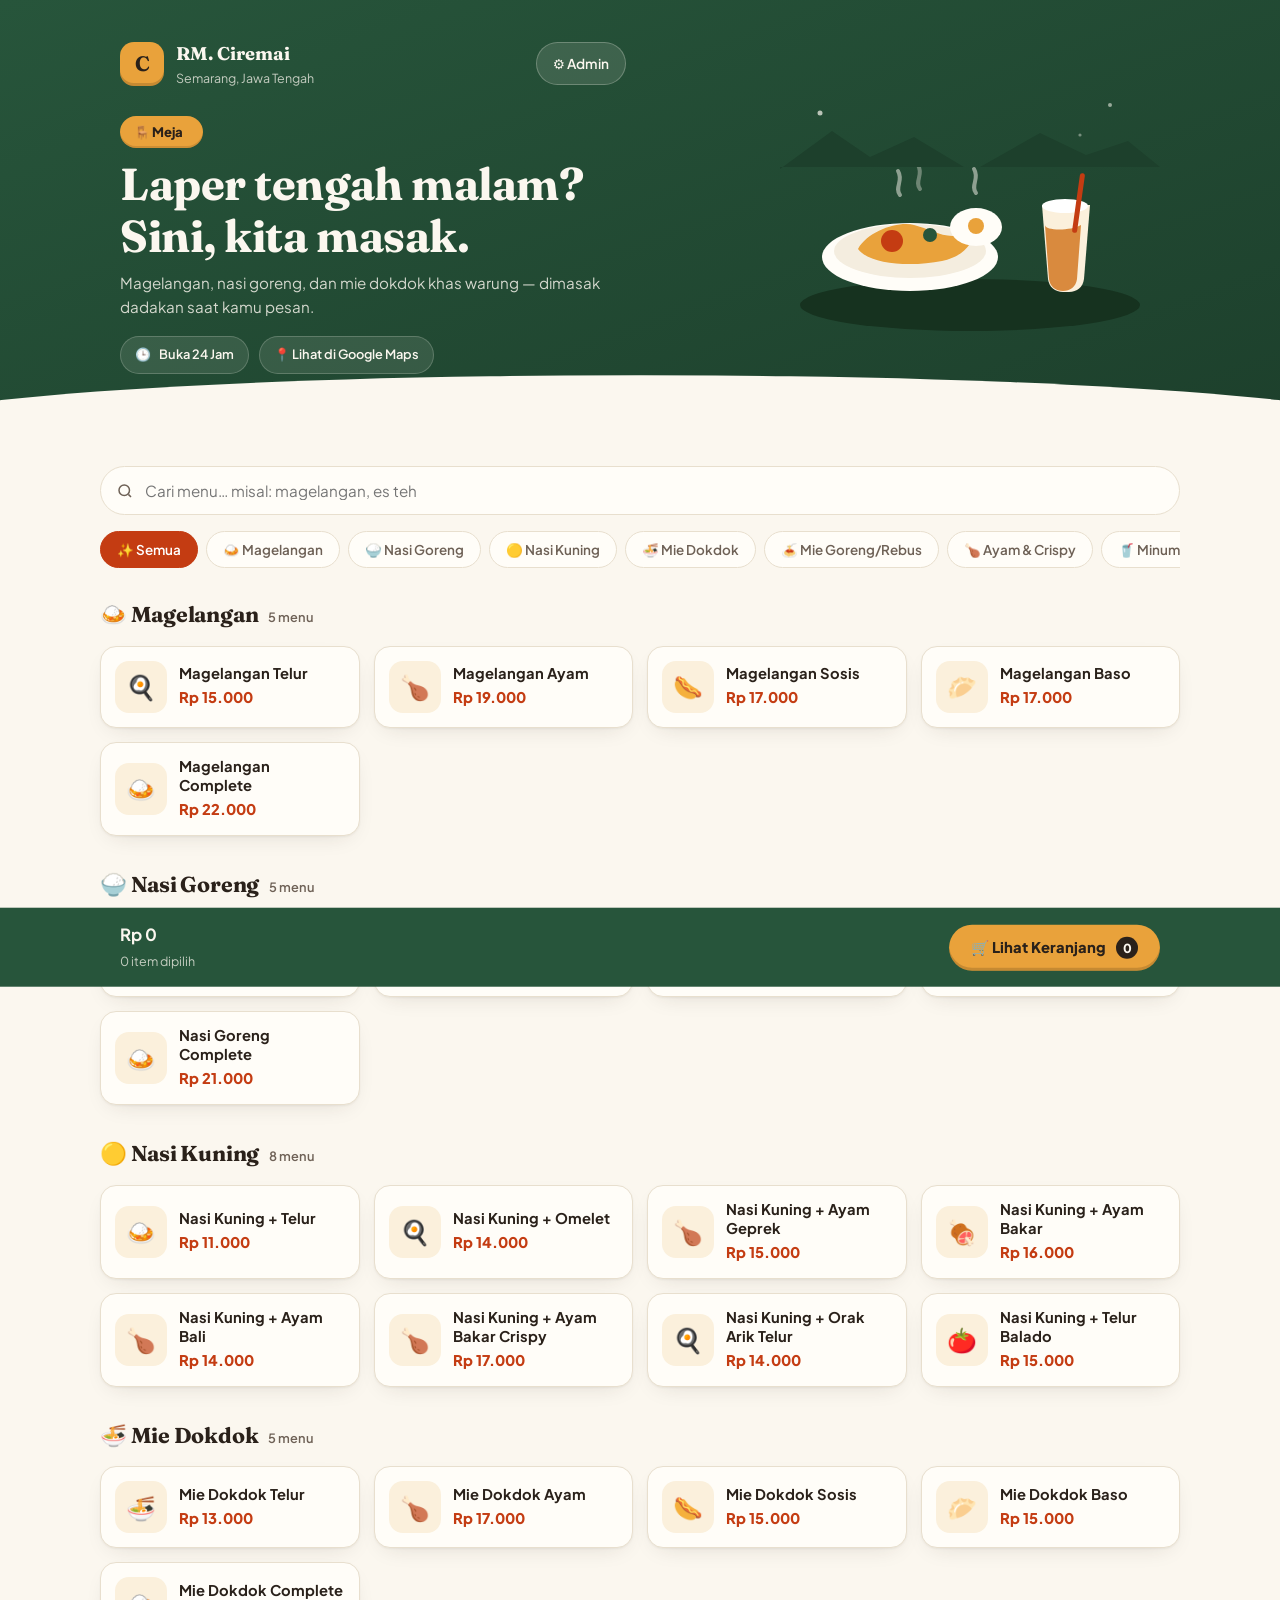
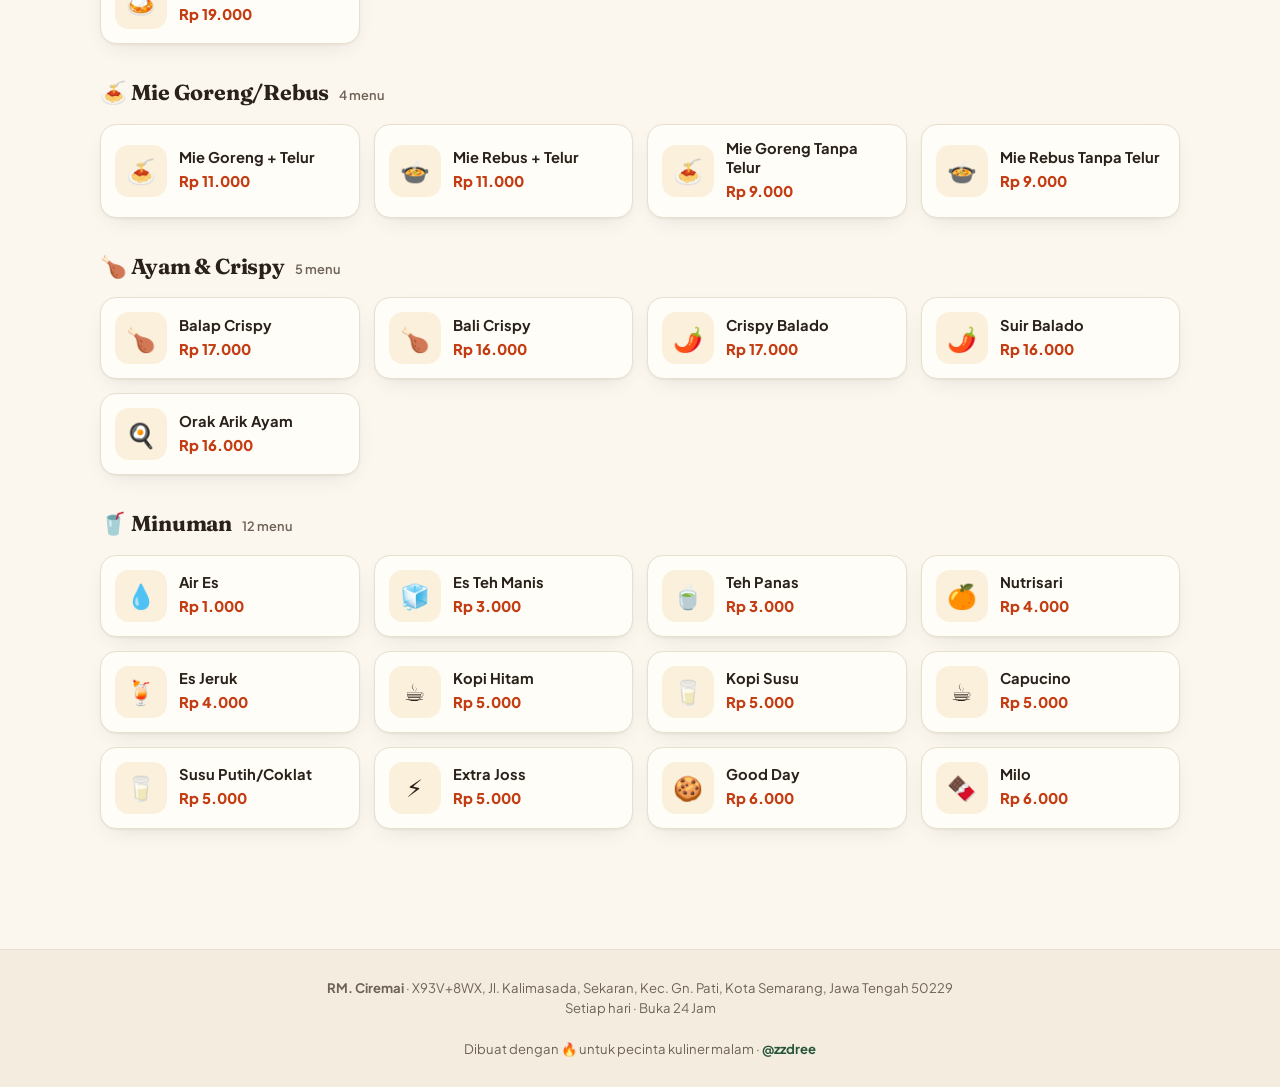
==== commit 18d6b84f: "refactor: rapikan struktur 2 route (/order & /admin), fix bug kasir, dan sinkronisasi data" ====
--- a/index.html
+++ b/index.html
@@ -25,7 +25,7 @@
               <div class="brand-sub" id="brandKota">Semarang, Jawa Tengah</div>
             </div>
           </div>
-          <a class="kasir-link" href="kasir.html">🧾 Kasir</a>
+          <a class="kasir-link" href="admin.html">⚙️ Admin</a>
         </div>
 
         <div class="hero-copy">
@@ -158,7 +158,7 @@
   <!-- ============ FOOTER ============ -->
   <footer class="footer">
     <div class="container">
-      <strong id="footNama">RM. Ciremai</strong> · <span id="footAlamat">Kampus UNNES, Sekaran, Gunungpati, Kota Semarang</span><br />
+      <strong id="footNama">RM. Ciremai</strong> · <span id="footAlamat">X93V+8WX, Jl. Kalimasada, Sekaran, Kec. Gn. Pati, Kota Semarang, Jawa Tengah 50229</span><br />
       <span id="footJam">Setiap hari · Buka 24 Jam</span><br /><br />
       Dibuat dengan 🔥 untuk pecinta kuliner malam ·
       <a href="https://github.com/zzdree" target="_blank" rel="noopener">@zzdree</a>
--- a/css/style.css
+++ b/css/style.css
@@ -841,13 +841,64 @@
 }
 .piutang-row input { width: 18px; height: 18px; accent-color: var(--red); }
 
-/* Print struk sebagai PDF */
+/* Print: Struk PDF & QR Code Meja */
 @media print {
-  body * { visibility: hidden; }
-  #receiptModal, #receiptModal * { visibility: visible; }
-  #receiptModal { position: absolute; inset: 0; background: #fff; }
-  .modal { box-shadow: none; max-width: 100% !important; }
-  #receiptModal .btn-primary, #receiptModal .btn-secondary { display: none !important; }
+  @page { margin: 8mm; }
+  body { background: #fff !important; color: #000 !important; }
+  .topbar, .tab-btn, .toast, .lock-screen, #btnPrintQr, #btnPrintReceipt, #btnDoneReceipt, #btnCloseReceipt, #btnCloseConfirm, #btnCancelConfirm, #btnProceedPay, #btnClearPos, .modal-close {
+    display: none !important;
+  }
+
+  /* Jika modal struk sedang terbuka -> cetak struk saja */
+  body:has(#receiptModal.open) .pos-layout,
+  body:has(#receiptModal.open) .view,
+  body:has(#receiptModal.open) #confirmModal {
+    display: none !important;
+  }
+  body:has(#receiptModal.open) #receiptModal {
+    position: static !important;
+    display: block !important;
+    background: transparent !important;
+    padding: 0 !important;
+  }
+  body:has(#receiptModal.open) #receiptModal .modal {
+    box-shadow: none !important;
+    border: none !important;
+    padding: 0 !important;
+    max-width: 100% !important;
+  }
+  body:has(#receiptModal.open) #receiptModal .modal-head,
+  body:has(#receiptModal.open) #kembalianMsg {
+    display: none !important;
+  }
+
+  /* Jika tab QR meja aktif -> cetak lembar QR meja */
+  body:has(#view-qr.active) .pos-layout,
+  body:has(#view-qr.active) #receiptModal,
+  body:has(#view-qr.active) #confirmModal {
+    display: none !important;
+  }
+  body:has(#view-qr.active) #view-qr {
+    display: block !important;
+    padding: 0 !important;
+    max-width: 100% !important;
+  }
+  body:has(#view-qr.active) #view-qr .panel {
+    border: none !important;
+    box-shadow: none !important;
+    padding: 0 !important;
+  }
+  .qr-grid {
+    display: grid !important;
+    grid-template-columns: repeat(2, 1fr) !important;
+    gap: 16px !important;
+  }
+  .qr-card {
+    page-break-inside: avoid !important;
+    break-inside: avoid !important;
+    border: 1.5px solid #000 !important;
+    box-shadow: none !important;
+  }
 }
 
 /* ---- Lock screen kasir ---- */
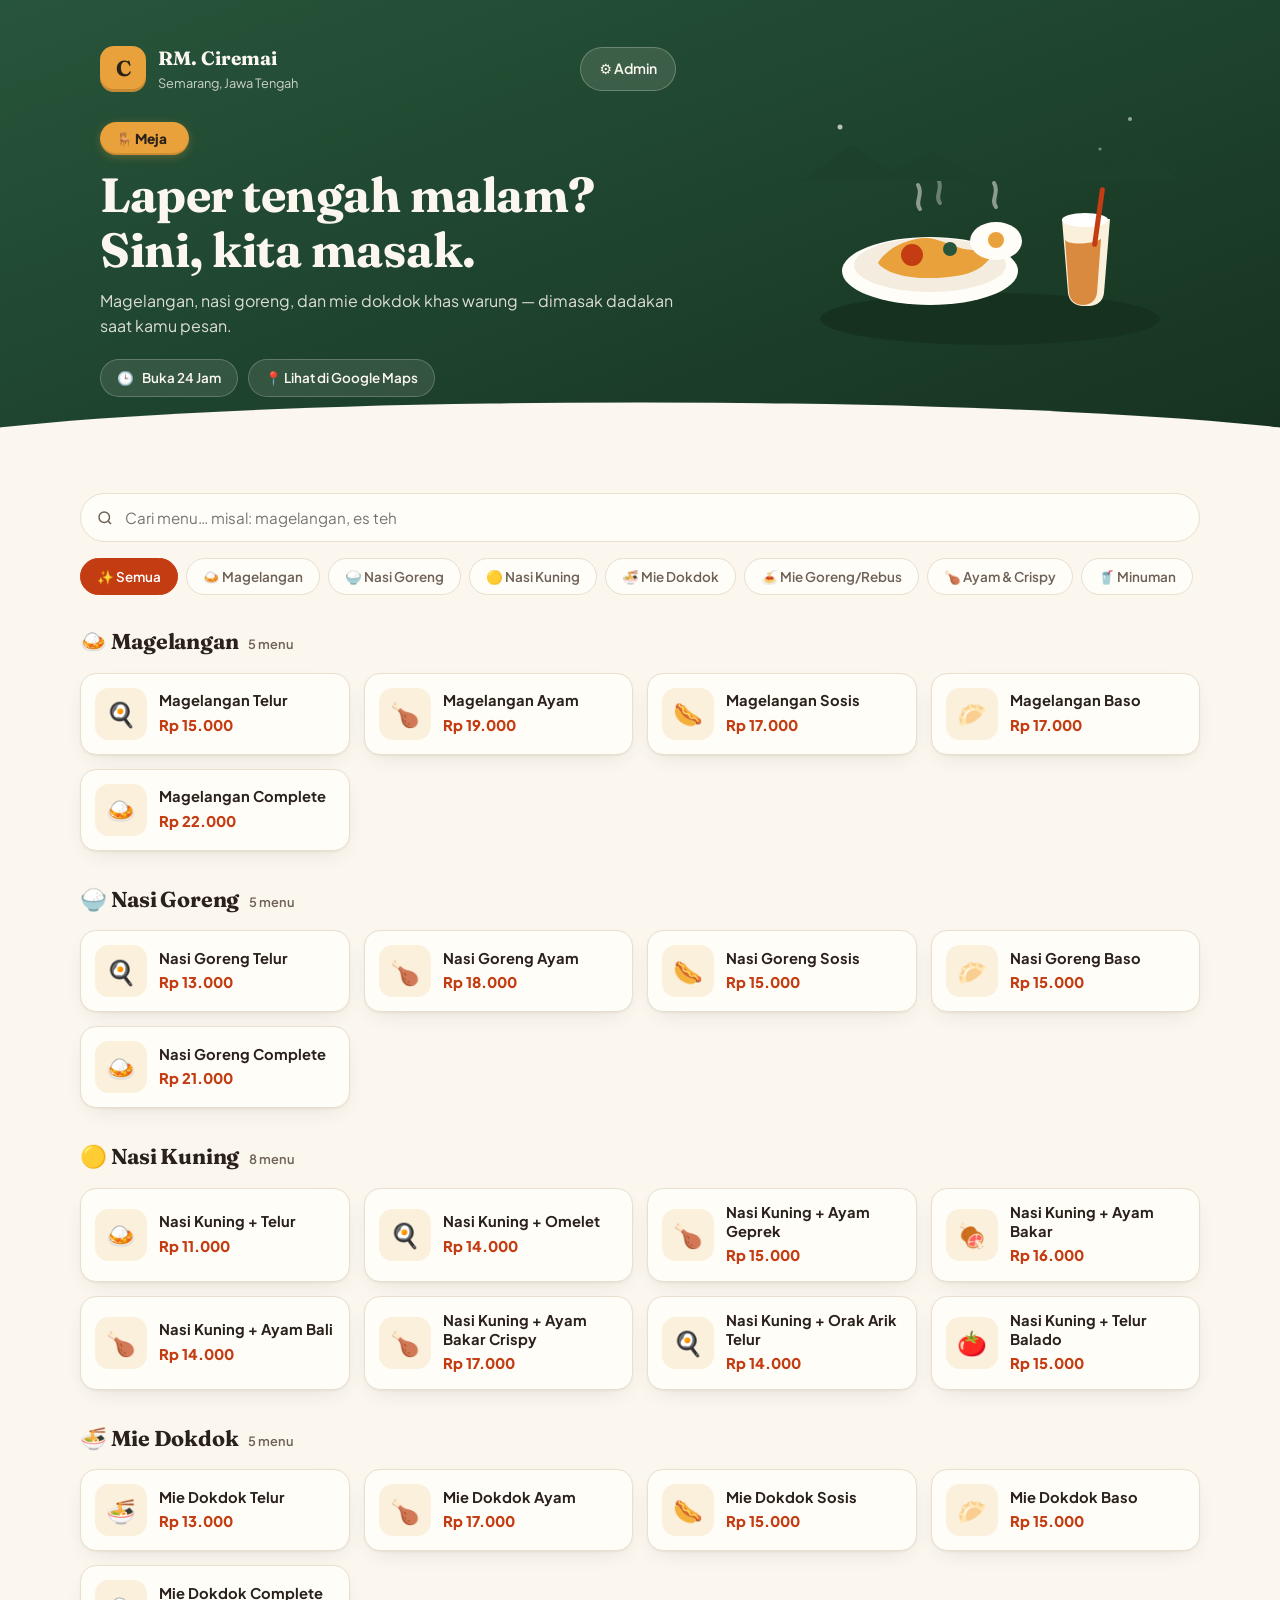
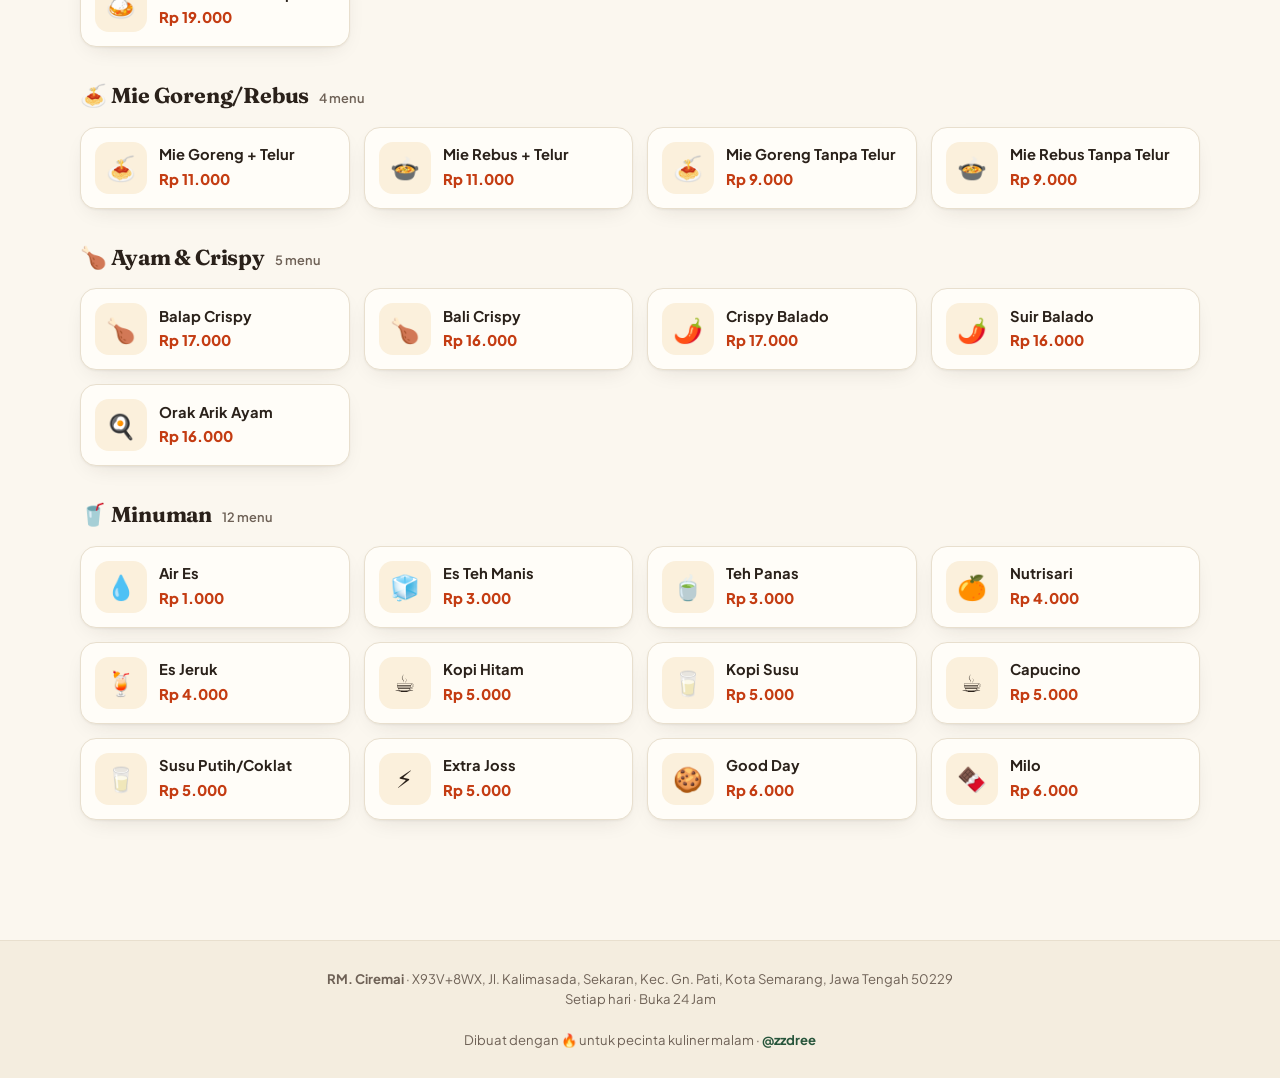
==== commit d91f5efb: "feat: implementasi penuh seluruh web skills (UI/UX, SEO Schema JSON-LD, A11y WCAG, Web Vitals, micro" ====
--- a/index.html
+++ b/index.html
@@ -3,38 +3,115 @@
 <head>
   <meta charset="UTF-8" />
   <meta name="viewport" content="width=device-width, initial-scale=1.0" />
-  <title>RM. Ciremai Semarang — Menu & Pemesanan Online</title>
-  <meta name="description" content="Menu dan pemesanan online RM. Ciremai UNNES Semarang. Magelangan, Nasi Goreng, Mie Dokdok & minuman hangat. Buka 24 jam, pesanan langsung masuk ke kasir." />
+  <title>RM. Ciremai Semarang — Menu & Pemesanan Online Real-Time</title>
+  <meta name="description" content="Pesan Magelangan, Nasi Goreng, dan Mie Dokdok khas RM. Ciremai UNNES Sekaran Semarang. Buka 24 jam, pesan mandiri dari meja via QR, otomatis terhubung ke kasir." />
+  <meta name="theme-color" content="#27553B" />
+  <link rel="canonical" href="https://zzdree.github.io/ciremai-cashier/order" />
+
+  <!-- Open Graph / Facebook / WhatsApp -->
+  <meta property="og:type" content="restaurant.restaurant" />
+  <meta property="og:url" content="https://zzdree.github.io/ciremai-cashier/order" />
+  <meta property="og:title" content="RM. Ciremai Semarang — Menu & Pemesanan Online Real-Time" />
+  <meta property="og:description" content="Magelangan, Nasi Goreng, Mie Dokdok hangat khas warung malam UNNES. Pesan mandiri dari meja, langsung masuk ke antrean kasir." />
+  <meta property="og:site_name" content="RM. Ciremai" />
+
+  <!-- Twitter Card -->
+  <meta name="twitter:card" content="summary" />
+  <meta name="twitter:title" content="RM. Ciremai Semarang — Menu & Pemesanan Online" />
+  <meta name="twitter:description" content="Pesan makanan dan minuman hangat khas RM. Ciremai UNNES Semarang 24 Jam." />
+
+  <!-- Favicon -->
   <link rel="icon" href="data:image/svg+xml,<svg xmlns='http://www.w3.org/2000/svg' viewBox='0 0 100 100'><rect width='100' height='100' rx='22' fill='%23E9A23B'/><text x='50' y='68' font-size='52' text-anchor='middle'>🍛</text></svg>" />
+
+  <!-- Performance & Fonts Preconnect -->
   <link rel="preconnect" href="https://fonts.googleapis.com" />
   <link rel="preconnect" href="https://fonts.gstatic.com" crossorigin />
+  <link rel="dns-prefetch" href="https://lnxprlvmyhqxkzarrzac.supabase.co" />
   <link rel="stylesheet" href="https://fonts.googleapis.com/css2?family=Fraunces:opsz,wght@9..144,500;9..144,600;9..144,700&family=Plus+Jakarta+Sans:wght@400;500;600;700;800&display=swap" />
   <link rel="stylesheet" href="css/style.css" />
+
+  <!-- Schema.org JSON-LD Structured Data for Restaurant -->
+  <script type="application/ld+json">
+  {
+    "@context": "https://schema.org",
+    "@type": "Restaurant",
+    "name": "RM. Ciremai",
+    "description": "Warung makan khas Indonesia 24 jam di kawasan UNNES Semarang dengan menu andalan Magelangan, Nasi Goreng, dan Mie Dokdok.",
+    "servesCuisine": "Indonesian",
+    "priceRange": "$",
+    "url": "https://zzdree.github.io/ciremai-cashier/order",
+    "telephone": "+6281234567890",
+    "address": {
+      "@type": "PostalAddress",
+      "streetAddress": "Jl. Kalimasada, Sekaran, Kec. Gunung Pati",
+      "addressLocality": "Kota Semarang",
+      "addressRegion": "Jawa Tengah",
+      "postalCode": "50229",
+      "addressCountry": "ID"
+    },
+    "geo": {
+      "@type": "GeoCoordinates",
+      "latitude": -7.0505,
+      "longitude": 110.3956
+    },
+    "openingHoursSpecification": [
+      {
+        "@type": "OpeningHoursSpecification",
+        "dayOfWeek": [
+          "Monday", "Tuesday", "Wednesday", "Thursday", "Friday", "Saturday", "Sunday"
+        ],
+        "opens": "00:00",
+        "closes": "23:59"
+      }
+    ],
+    "hasMenu": {
+      "@type": "Menu",
+      "name": "Menu RM. Ciremai",
+      "hasMenuItem": [
+        {
+          "@type": "MenuItem",
+          "name": "Magelangan Spesial",
+          "offers": { "@type": "Offer", "price": "15000", "priceCurrency": "IDR" }
+        },
+        {
+          "@type": "MenuItem",
+          "name": "Nasi Goreng Telur",
+          "offers": { "@type": "Offer", "price": "14000", "priceCurrency": "IDR" }
+        },
+        {
+          "@type": "MenuItem",
+          "name": "Mie Dokdok Kuah Kental",
+          "offers": { "@type": "Offer", "price": "13000", "priceCurrency": "IDR" }
+        }
+      ]
+    }
+  }
+  </script>
 </head>
 <body>
 
   <!-- ============ HERO ============ -->
-  <header class="hero">
+  <header class="hero" role="banner">
     <div class="container hero-inner">
       <div>
         <div class="brand-row" style="margin-bottom:28px;">
           <div class="brand-mark">
-            <div class="brand-badge">C</div>
+            <div class="brand-badge" aria-hidden="true">C</div>
             <div>
               <div class="brand-name" id="brandNama">RM. Ciremai</div>
               <div class="brand-sub" id="brandKota">Semarang, Jawa Tengah</div>
             </div>
           </div>
-          <a class="kasir-link" href="admin.html">⚙️ Admin</a>
+          <a class="kasir-link" href="admin.html" aria-label="Buka Dashboard Admin dan Kasir">⚙️ Admin</a>
         </div>
 
         <div class="hero-copy">
-          <div class="meja-badge" id="mejaBadge" hidden>🪑 Meja <span id="mejaNo"></span></div>
+          <div class="meja-badge" id="mejaBadge" hidden aria-live="polite">🪑 Meja <span id="mejaNo"></span></div>
           <h1>Laper tengah malam? Sini, kita masak.</h1>
           <p>Magelangan, nasi goreng, dan mie dokdok khas warung — dimasak dadakan saat kamu pesan.</p>
           <div class="hero-meta">
-            <span class="meta-pill">🕒 <span id="jamBuka">Buka 24 Jam</span></span>
-            <a class="meta-pill" href="#" id="gmapsLink" target="_blank" rel="noopener">📍 Lihat di Google Maps</a>
+            <span class="meta-pill" aria-label="Jam operasional">🕒 <span id="jamBuka">Buka 24 Jam</span></span>
+            <a class="meta-pill" href="#" id="gmapsLink" target="_blank" rel="noopener noreferrer" aria-label="Buka lokasi di Google Maps">📍 Lihat di Google Maps</a>
           </div>
         </div>
       </div>
@@ -75,41 +152,41 @@
     </div>
   </header>
 
-  <!-- ============ MENU ============ -->
-  <main class="menu-section container">
+  <!-- ============ MENU SECTION ============ -->
+  <main class="menu-section container" id="mainContent">
     <div class="search-wrap">
-      <svg viewBox="0 0 24 24" fill="none" stroke-width="2"><circle cx="11" cy="11" r="7"/><path d="m20 20-3.5-3.5"/></svg>
-      <input type="search" id="searchInput" placeholder="Cari menu… misal: magelangan, es teh" autocomplete="off" />
-    </div>
-
-    <div class="chips" id="chips" role="tablist"></div>
-
-    <div id="menuList"><!-- dirender oleh js/app.js --></div>
+      <svg viewBox="0 0 24 24" fill="none" stroke-width="2" aria-hidden="true"><circle cx="11" cy="11" r="7"/><path d="m20 20-3.5-3.5"/></svg>
+      <input type="search" id="searchInput" placeholder="Cari menu… misal: magelangan, es teh" autocomplete="off" aria-label="Cari menu makanan dan minuman" />
+    </div>
+
+    <nav class="chips" id="chips" role="tablist" aria-label="Kategori menu"></nav>
+
+    <section id="menuList" aria-label="Daftar menu makanan dan minuman"><!-- dirender oleh js/app.js --></section>
   </main>
 
   <!-- ============ CART BAR ============ -->
-  <div class="cart-bar" id="cartBar">
+  <aside class="cart-bar" id="cartBar" aria-live="polite">
     <div class="container cart-bar-inner">
       <div class="cart-bar-info">
-        <strong id="cartBarTotal">Rp 0</strong><br />
+        <strong id="cartBarTotal">Rp 0</strong>
         <small id="cartBarCount">0 item dipilih</small>
       </div>
-      <button class="btn-cart-open" id="btnOpenCart">
+      <button class="btn-cart-open" id="btnOpenCart" aria-label="Lihat isi keranjang dan checkout">
         🛒 Lihat Keranjang
         <span class="cart-count" id="cartBadge">0</span>
       </button>
     </div>
-  </div>
+  </aside>
 
   <!-- ============ MODAL KERANJANG + CHECKOUT ============ -->
-  <div class="modal-overlay" id="cartModal">
+  <div class="modal-overlay" id="cartModal" role="dialog" aria-modal="true" aria-labelledby="cartHeading">
     <div class="modal">
       <div class="modal-head">
-        <h2>Keranjangmu</h2>
-        <button class="modal-close" id="btnCloseCart" aria-label="Tutup">✕</button>
-      </div>
-
-      <div id="cartItems"><!-- isi keranjang --></div>
+        <h2 id="cartHeading">Keranjangmu</h2>
+        <button class="modal-close" id="btnCloseCart" aria-label="Tutup keranjang">✕</button>
+      </div>
+
+      <div id="cartItems" aria-label="Rincian item pesanan"><!-- isi keranjang --></div>
 
       <div class="cart-summary">
         <div class="summary-row"><span>Subtotal</span><span id="sumSubtotal">Rp 0</span></div>
@@ -118,10 +195,10 @@
 
       <form id="checkoutForm">
         <div class="field">
-          <label>Mau Makan di Mana?</label>
-          <div class="order-type">
-            <button type="button" class="type-btn active" data-type="Makan di Tempat">🍽️ Makan di Tempat</button>
-            <button type="button" class="type-btn" data-type="Bungkus">🥡 Bungkus</button>
+          <label id="labelMakan">Mau Makan di Mana?</label>
+          <div class="order-type" role="radiogroup" aria-labelledby="labelMakan">
+            <button type="button" class="type-btn active" data-type="Makan di Tempat" role="radio" aria-checked="true">🍽️ Makan di Tempat</button>
+            <button type="button" class="type-btn" data-type="Bungkus" role="radio" aria-checked="false">🥡 Bungkus</button>
           </div>
         </div>
 
@@ -131,7 +208,7 @@
         </div>
 
         <button type="submit" class="btn-primary" id="btnWa">
-          <svg width="20" height="20" viewBox="0 0 24 24" fill="currentColor"><path d="M12 2a10 10 0 0 0-8.6 15.1L2 22l5-1.3A10 10 0 1 0 12 2zm5.4 14.1c-.2.7-1.2 1.3-2 1.4-.5.1-1.2.2-3.4-.7-2.9-1.2-4.8-4.1-4.9-4.3-.1-.2-1.2-1.6-1.2-3s.7-2.1 1-2.4c.2-.3.6-.4.8-.4h.6c.2 0 .4-.1.7.5.2.6.8 2 .9 2.2.1.2.1.4 0 .6-.3.6-.6.8-.4 1.2.7 1.2 1.6 2.1 2.8 2.7.3.2.5.1.7-.1l1-1.1c.2-.3.4-.2.7-.1l2.2 1c.3.2.5.3.6.4.1.2.1.8-.1 1.5z"/></svg>
+          <svg width="20" height="20" viewBox="0 0 24 24" fill="currentColor" aria-hidden="true"><path d="M12 2a10 10 0 0 0-8.6 15.1L2 22l5-1.3A10 10 0 1 0 12 2zm5.4 14.1c-.2.7-1.2 1.3-2 1.4-.5.1-1.2.2-3.4-.7-2.9-1.2-4.8-4.1-4.9-4.3-.1-.2-1.2-1.6-1.2-3s.7-2.1 1-2.4c.2-.3.6-.4.8-.4h.6c.2 0 .4-.1.7.5.2.6.8 2 .9 2.2.1.2.1.4 0 .6-.3.6-.6.8-.4 1.2.7 1.2 1.6 2.1 2.8 2.7.3.2.5.1.7-.1l1-1.1c.2-.3.4-.2.7-.1l2.2 1c.3.2.5.3.6.4.1.2.1.8-.1 1.5z"/></svg>
           Kirim Pesanan ke Kasir
         </button>
         <p class="wa-note">Pesanan otomatis masuk ke layar kasir.<br />Kasir akan mengonfirmasi, lalu kamu bayar tunai atau scan QRIS di warung.</p>
@@ -142,9 +219,9 @@
   </div>
 
   <!-- ============ MODAL PESANAN TERKIRIM ============ -->
-  <div class="modal-overlay" id="successModal">
+  <div class="modal-overlay" id="successModal" role="dialog" aria-modal="true" aria-labelledby="successTitle">
     <div class="modal modal-success">
-      <div class="success-emoji">✅</div>
+      <div class="success-emoji" aria-hidden="true">✅</div>
       <h2 id="successTitle">Pesanan Terkirim!</h2>
       <p id="successBody" class="success-body">Pesanan sudah masuk ke layar kasir.</p>
       <div class="success-actions">
@@ -156,16 +233,16 @@
   </div>
 
   <!-- ============ FOOTER ============ -->
-  <footer class="footer">
+  <footer class="footer" role="contentinfo">
     <div class="container">
       <strong id="footNama">RM. Ciremai</strong> · <span id="footAlamat">X93V+8WX, Jl. Kalimasada, Sekaran, Kec. Gn. Pati, Kota Semarang, Jawa Tengah 50229</span><br />
       <span id="footJam">Setiap hari · Buka 24 Jam</span><br /><br />
       Dibuat dengan 🔥 untuk pecinta kuliner malam ·
-      <a href="https://github.com/zzdree" target="_blank" rel="noopener">@zzdree</a>
+      <a href="https://github.com/zzdree" target="_blank" rel="noopener noreferrer">@zzdree</a>
     </div>
   </footer>
 
-  <div class="toast" id="toast"></div>
+  <div class="toast" id="toast" role="status" aria-live="polite"></div>
 
   <script src="js/config.js"></script>
   <script src="js/data.js"></script>
--- a/css/style.css
+++ b/css/style.css
@@ -42,6 +42,19 @@
   color: var(--ink);
   line-height: 1.55;
   -webkit-font-smoothing: antialiased;
+  min-height: 100vh;
+  display: flex;
+  flex-direction: column;
+  align-items: center;
+  width: 100%;
+}
+
+body > * {
+  width: 100%;
+}
+
+body.pos-body {
+  background: #F6F0E6;
 }
 
 button { font-family: inherit; cursor: pointer; border: none; background: none; }
@@ -51,12 +64,18 @@
 :focus-visible {
   outline: 3px solid var(--gold);
   outline-offset: 2px;
-  border-radius: 4px;
+  border-radius: 6px;
 }
 
 img, svg { display: block; max-width: 100%; }
 
-.container { max-width: 1080px; margin: 0 auto; padding: 0 20px; }
+.container {
+  width: 100%;
+  max-width: 1120px;
+  margin-left: auto;
+  margin-right: auto;
+  padding: 0 20px;
+}
 
 h1, h2, h3 { font-family: var(--font-display); letter-spacing: -0.01em; }
 
@@ -64,9 +83,12 @@
 .hero {
   position: relative;
   overflow: hidden;
-  background: linear-gradient(160deg, var(--green) 0%, #1D402C 100%);
+  background: linear-gradient(160deg, var(--green) 0%, #16321F 100%);
   color: var(--cream);
-  padding-bottom: 56px;
+  padding-bottom: 60px;
+  display: flex;
+  justify-content: center;
+  width: 100%;
 }
 .hero::after {
   content: '';
@@ -76,8 +98,8 @@
   clip-path: ellipse(60% 100% at 50% 100%);
 }
 .hero-inner {
-  display: flex; flex-direction: column; gap: 20px;
-  padding-top: 40px;
+  display: flex; flex-direction: column; gap: 24px;
+  padding-top: 44px;
 }
 .brand-row {
   display: flex; align-items: center; justify-content: space-between; gap: 16px;
@@ -86,59 +108,65 @@
   display: flex; align-items: center; gap: 12px;
 }
 .brand-badge {
-  width: 44px; height: 44px; border-radius: 14px;
+  width: 46px; height: 46px; border-radius: 14px;
   background: var(--gold);
   display: grid; place-items: center;
-  font-family: var(--font-display); font-weight: 700; font-size: 1.3rem;
+  font-family: var(--font-display); font-weight: 700; font-size: 1.35rem;
   color: var(--ink);
   box-shadow: inset 0 -3px 0 rgba(0,0,0,.15);
 }
-.brand-name { font-family: var(--font-display); font-weight: 700; font-size: 1.15rem; }
-.brand-sub { font-size: .78rem; opacity: .75; }
+.brand-name { font-family: var(--font-display); font-weight: 700; font-size: 1.2rem; }
+.brand-sub { font-size: .8rem; opacity: .78; }
 
 .kasir-link {
   display: inline-flex; align-items: center; gap: 8px;
-  padding: 10px 16px;
+  padding: 10px 18px;
   border-radius: 999px;
   background: rgba(251,247,239,.12);
   border: 1px solid rgba(251,247,239,.25);
   color: var(--cream);
-  font-weight: 600; font-size: .85rem;
+  font-weight: 600; font-size: .88rem;
   text-decoration: none;
-  transition: background .2s ease, transform .15s ease;
-}
-.kasir-link:hover { background: rgba(251,247,239,.22); transform: translateY(-1px); }
+  backdrop-filter: blur(4px);
+  transition: background .2s ease, transform .15s ease, box-shadow .2s ease;
+}
+.kasir-link:hover {
+  background: rgba(251,247,239,.24);
+  transform: translateY(-2px);
+  box-shadow: 0 4px 12px rgba(0,0,0,.15);
+}
 
 .hero-copy h1 {
-  font-size: clamp(1.9rem, 5vw, 2.8rem);
+  font-size: clamp(2rem, 5.5vw, 3rem);
   line-height: 1.15;
-  max-width: 15ch;
-}
-.hero-copy p { margin-top: 10px; opacity: .82; font-size: .95rem; max-width: 46ch; }
+  max-width: 16ch;
+}
+.hero-copy p { margin-top: 12px; opacity: .86; font-size: 1rem; max-width: 48ch; }
 
 .meja-badge {
   display: inline-flex; align-items: center; gap: 6px;
-  padding: 6px 14px; border-radius: 999px;
+  padding: 6px 16px; border-radius: 999px;
   background: var(--gold); color: var(--ink);
-  font-weight: 800; font-size: .82rem;
-  margin-bottom: 10px;
-  box-shadow: inset 0 -2px 0 rgba(0,0,0,.12);
+  font-weight: 800; font-size: .85rem;
+  margin-bottom: 12px;
+  box-shadow: inset 0 -2px 0 rgba(0,0,0,.12), 0 2px 8px rgba(233,162,59,.3);
 }
 
 .hero-meta {
-  display: flex; flex-wrap: wrap; gap: 10px; margin-top: 18px;
+  display: flex; flex-wrap: wrap; gap: 10px; margin-top: 20px;
 }
 .meta-pill {
   display: inline-flex; align-items: center; gap: 8px;
-  padding: 8px 14px;
+  padding: 8px 16px;
   border-radius: 999px;
   background: rgba(251,247,239,.1);
-  border: 1px solid rgba(251,247,239,.2);
-  font-size: .8rem; font-weight: 600;
+  border: 1px solid rgba(251,247,239,.22);
+  font-size: .84rem; font-weight: 600;
   color: var(--cream);
   text-decoration: none;
-}
-.meta-pill:hover { background: rgba(251,247,239,.2); }
+  transition: background .2s ease;
+}
+.meta-pill:hover { background: rgba(251,247,239,.22); }
 
 .hero-art { margin-top: 8px; }
 
@@ -263,44 +291,64 @@
 }
 .empty-state .big { font-size: 2.2rem; margin-bottom: 8px; }
 
-/* ============ CART BAR (pelanggan, sticky bawah) ============ */
+/* ============ CART BAR (pelanggan, floating / sticky) ============ */
 .cart-bar {
-  position: fixed; left: 0; right: 0; bottom: 0; z-index: 50;
+  position: fixed; left: 50%; bottom: 18px; z-index: 50;
+  width: calc(100% - 32px); max-width: 720px;
   background: var(--green);
   color: var(--cream);
-  transform: translateY(110%);
-  transition: transform .3s cubic-bezier(.2,.8,.2,1);
-}
-.cart-bar.show { transform: translateY(0); }
+  border-radius: 999px;
+  box-shadow: 0 12px 36px rgba(22,50,31,.32), 0 2px 8px rgba(0,0,0,.15);
+  transform: translateX(-50%) translateY(140%);
+  transition: transform .35s cubic-bezier(.2,.8,.2,1), opacity .3s ease;
+  opacity: 0;
+  pointer-events: none;
+}
+.cart-bar.show {
+  transform: translateX(-50%) translateY(0);
+  opacity: 1;
+  pointer-events: auto;
+}
 .cart-bar-inner {
   display: flex; align-items: center; justify-content: space-between; gap: 14px;
-  padding: 14px 20px;
-  padding-bottom: calc(14px + env(safe-area-inset-bottom));
-}
-.cart-bar-info strong { font-size: 1.05rem; }
-.cart-bar-info small { opacity: .75; font-size: .78rem; }
+  padding: 10px 14px 10px 22px;
+}
+.cart-bar-info strong { font-size: 1.08rem; letter-spacing: -0.01em; }
+.cart-bar-info small { opacity: .8; font-size: .8rem; margin-top: 1px; display: block; }
 .btn-cart-open {
   display: inline-flex; align-items: center; gap: 10px;
   background: var(--gold); color: var(--ink);
   font-weight: 800; font-size: .92rem;
-  padding: 12px 22px; border-radius: 999px;
-  box-shadow: inset 0 -3px 0 rgba(0,0,0,.15);
-  transition: transform .15s ease;
-}
-.btn-cart-open:hover { transform: scale(1.03); }
+  padding: 12px 24px; border-radius: 999px;
+  box-shadow: inset 0 -2px 0 rgba(0,0,0,.18), 0 2px 6px rgba(0,0,0,.1);
+  transition: transform .15s ease, background .2s ease;
+}
+.btn-cart-open:hover { transform: scale(1.03); background: #f0ad4e; }
+.btn-cart-open:active { transform: scale(.98); }
 .cart-count {
   background: var(--ink); color: var(--cream);
-  border-radius: 999px; min-width: 22px; height: 22px;
-  display: grid; place-items: center; font-size: .78rem;
+  border-radius: 999px; min-width: 24px; height: 24px;
+  display: grid; place-items: center; font-size: .8rem; font-weight: 800;
+  transition: transform .2s ease, background .2s ease;
+}
+@keyframes badgePop {
+  0% { transform: scale(1); }
+  45% { transform: scale(1.3); background: var(--red); color: #fff; }
+  100% { transform: scale(1); }
+}
+.cart-count.pulse, .tab-badge.pulse {
+  animation: badgePop .32s cubic-bezier(.175, .885, .32, 1.275);
 }
 
 /* ============ MODAL (keranjang & checkout) ============ */
 .modal-overlay {
   position: fixed; inset: 0; z-index: 90;
-  background: rgba(42,33,26,.55);
-  backdrop-filter: blur(3px);
+  background: rgba(42,33,26,.6);
+  backdrop-filter: blur(4px);
+  -webkit-backdrop-filter: blur(4px);
   display: none;
-  align-items: flex-end; justify-content: center;
+  align-items: center; justify-content: center;
+  padding: 20px;
 }
 .modal-overlay.open { display: flex; animation: fadeIn .2s ease; }
 @keyframes fadeIn { from { opacity: 0; } to { opacity: 1; } }
@@ -310,23 +358,30 @@
   max-height: 88vh;
   overflow-y: auto;
   background: var(--cream);
-  border-radius: 24px 24px 0 0;
-  padding: 24px 22px calc(24px + env(safe-area-inset-bottom));
-  animation: slideUp .3s cubic-bezier(.2,.8,.2,1);
-}
-@keyframes slideUp { from { transform: translateY(40px); opacity: .5; } to { transform: none; opacity: 1; } }
+  border-radius: 28px;
+  padding: 26px 24px;
+  box-shadow: var(--shadow-lg), 0 0 0 1px rgba(0,0,0,.05);
+  animation: popModal .28s cubic-bezier(.2,.8,.2,1);
+}
+@keyframes popModal {
+  from { transform: scale(.94) translateY(20px); opacity: 0; }
+  to { transform: none; opacity: 1; }
+}
 
 .modal-head {
   display: flex; align-items: center; justify-content: space-between;
   margin-bottom: 18px;
+  padding-bottom: 12px;
+  border-bottom: 1.5px solid var(--line);
 }
 .modal-head h2 { font-size: 1.3rem; }
 .modal-close {
   width: 36px; height: 36px; border-radius: 50%;
   background: var(--cream-2); font-size: 1.1rem; font-weight: 700;
   display: grid; place-items: center;
-}
-.modal-close:hover { background: var(--line); }
+  transition: background .2s ease, transform .15s ease;
+}
+.modal-close:hover { background: var(--line); transform: scale(1.05); }
 
 .cart-item {
   display: flex; align-items: center; gap: 12px;
@@ -671,46 +726,70 @@
   .hero-inner { flex-direction: row; align-items: center; justify-content: space-between; }
   .hero-copy { order: 0; }
   .hero-art { order: 1; width: 380px; margin: 0; }
-  .modal-overlay { align-items: center; }
-  .modal { border-radius: 24px; padding: 28px; }
+  .modal-overlay { align-items: center; padding: 24px; }
+  .modal { border-radius: 28px; padding: 28px; }
   /* POS: menu kiri, keranjang kanan */
-  .pos-layout.with-cart { grid-template-columns: 1fr 360px; }
-  .cart-panel { position: sticky; top: 82px; }
+  .pos-layout.with-cart {
+    grid-template-columns: 1fr 380px;
+    align-items: start;
+  }
+  .cart-panel { position: sticky; top: 78px; }
   .grid { grid-template-columns: repeat(auto-fill, minmax(250px, 1fr)); }
 }
 
 /* ============ MOBILE (≤ 640px) ============ */
 @media (max-width: 640px) {
   .container { padding: 0 16px; }
-  .hero { padding-bottom: 40px; }
-  .hero-inner { padding-top: 28px; gap: 16px; }
-  .hero-copy h1 { font-size: clamp(1.6rem, 8vw, 2rem); }
+  .hero { padding-bottom: 44px; }
+  .hero-inner { padding-top: 24px; gap: 16px; }
+  .hero-copy h1 { font-size: clamp(1.7rem, 8vw, 2.2rem); }
   .hero-art { display: none; }
   .brand-name { font-size: 1.05rem; }
-  .kasir-link { padding: 9px 13px; font-size: .8rem; }
-
-  .menu-section { padding: 24px 0 110px; }
-  .grid { grid-template-columns: repeat(auto-fill, minmax(155px, 1fr)); gap: 10px; }
-  .card { padding: 12px; gap: 10px; }
-  .card-emoji { width: 44px; height: 44px; font-size: 1.3rem; }
-  .card-name { font-size: .85rem; }
-  .card-price { font-size: .85rem; }
-  .cat-title h2 { font-size: 1.15rem; }
-
-  /* Cart bar bawah */
-  .cart-bar-inner { padding: 12px 16px; padding-bottom: calc(12px + env(safe-area-inset-bottom)); }
+  .kasir-link { padding: 8px 14px; font-size: .82rem; }
+
+  .menu-section { padding: 20px 0 120px; }
+  .grid { grid-template-columns: 1fr; gap: 12px; }
+  .card { padding: 14px; gap: 12px; border-radius: 16px; }
+  .card-emoji { width: 48px; height: 48px; font-size: 1.4rem; }
+  .card-name { font-size: .92rem; }
+  .card-price { font-size: .92rem; }
+  .cat-title h2 { font-size: 1.2rem; }
+
+  /* Cart bar bawah di mobile - flush dengan bottom */
+  .cart-bar {
+    left: 0; right: 0; bottom: 0; width: 100%; max-width: 100%;
+    border-radius: 20px 20px 0 0;
+    transform: translateY(110%);
+  }
+  .cart-bar.show {
+    transform: translateY(0);
+  }
+  .cart-bar-inner {
+    padding: 12px 18px;
+    padding-bottom: calc(12px + env(safe-area-inset-bottom));
+  }
   .btn-cart-open { padding: 11px 18px; font-size: .88rem; }
 
-  /* Modal: tetap bottom-sheet, lebih ramah jempol */
-  .modal { padding: 20px 16px calc(20px + env(safe-area-inset-bottom)); max-height: 92vh; }
-  .success-actions { gap: 9px; }
-
-  /* Kasir mobile: menu + keranjang tumpuk rapi */
-  .pos-layout { padding: 14px; gap: 14px; }
-  .grid#posGrid { grid-template-columns: repeat(auto-fill, minmax(150px, 1fr)); gap: 10px; }
+  /* Modal: bottom-sheet di layar kecil */
+  .modal-overlay { align-items: flex-end; padding: 0; }
+  .modal {
+    border-radius: 24px 24px 0 0;
+    padding: 22px 18px calc(22px + env(safe-area-inset-bottom));
+    max-height: 90vh;
+    animation: slideUp .3s cubic-bezier(.2,.8,.2,1);
+  }
+  @keyframes slideUp {
+    from { transform: translateY(100%); opacity: 0; }
+    to { transform: translateY(0); opacity: 1; }
+  }
+  .success-actions { gap: 10px; }
+
+  /* Kasir mobile: layout tumpuk rapi */
+  .pos-layout { padding: 12px; gap: 14px; }
+  .grid#posGrid { grid-template-columns: 1fr; gap: 10px; }
   .topbar-inner { padding: 10px 14px; }
   .topbar-actions { gap: 6px; }
-  .tab-btn { padding: 8px 13px; font-size: .8rem; }
+  .tab-btn { padding: 8px 12px; font-size: .78rem; }
   .receipt { width: 100%; max-width: 320px; }
 }
 
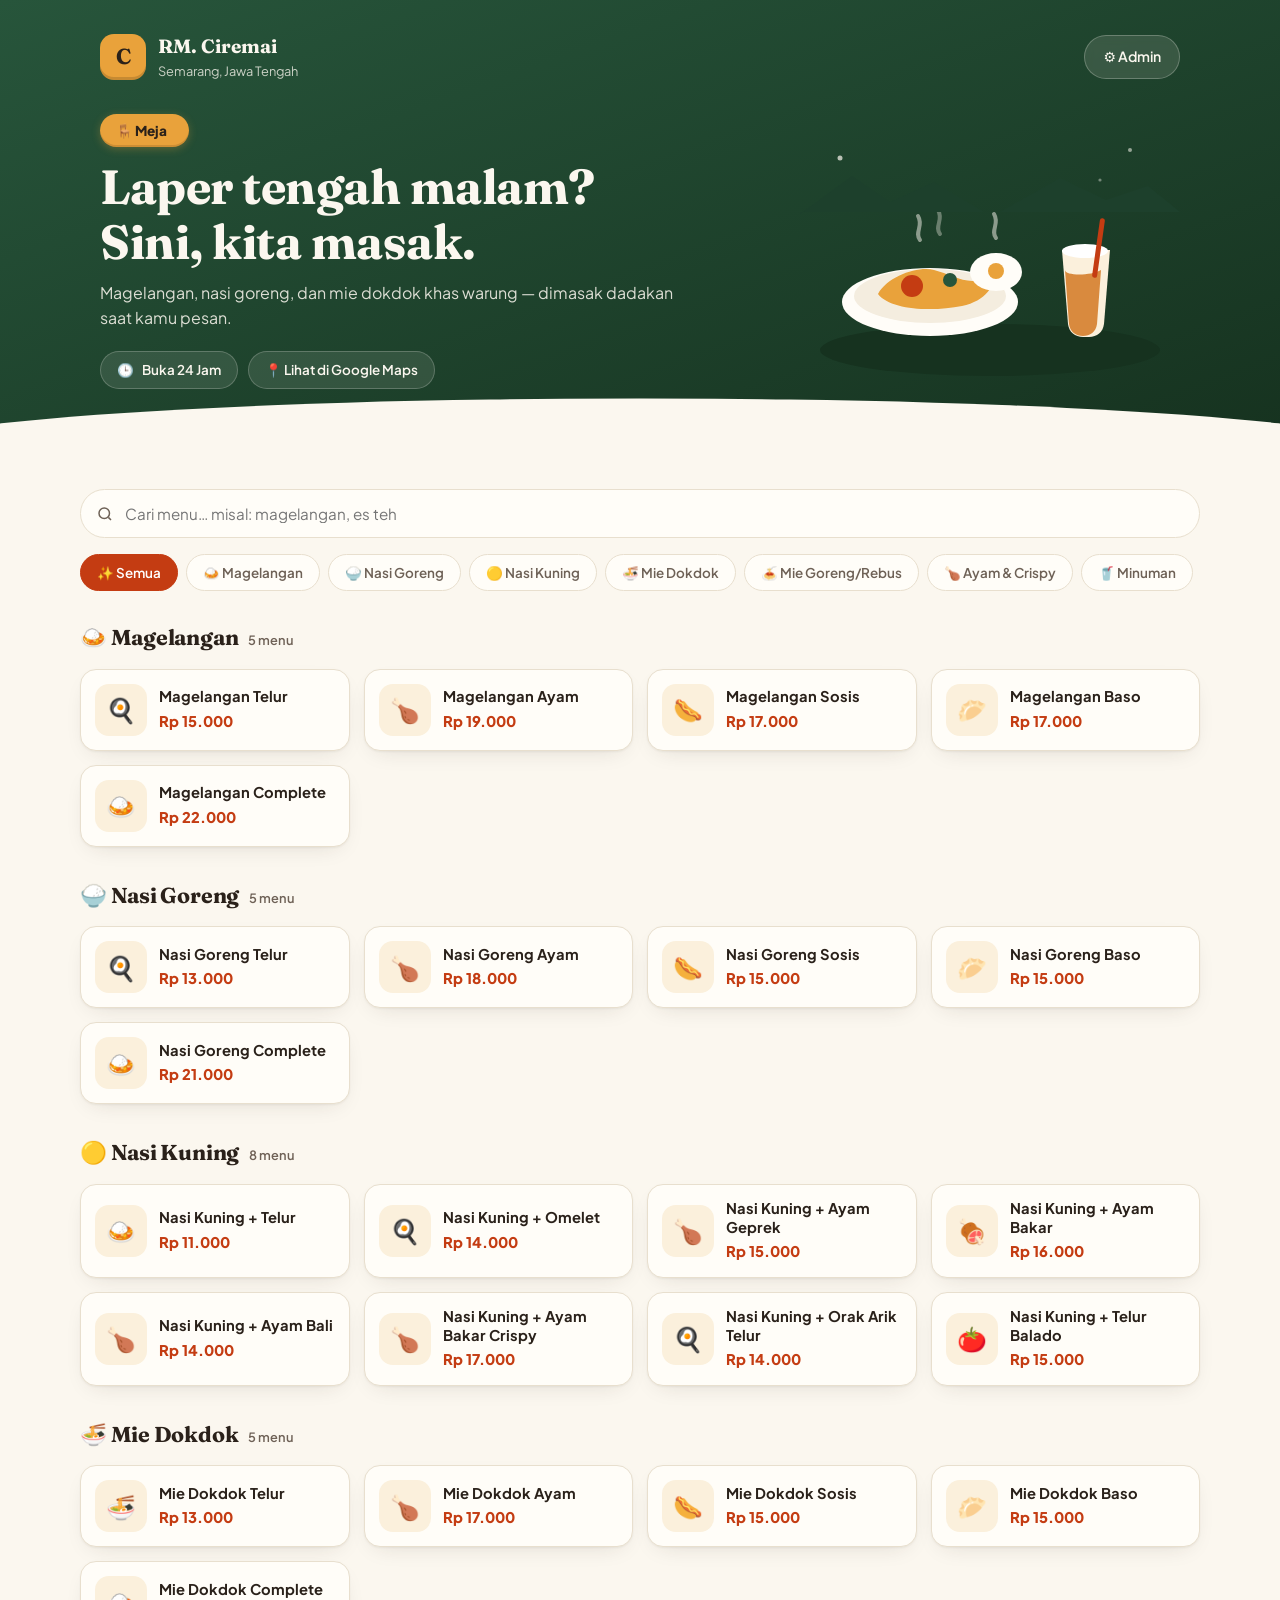
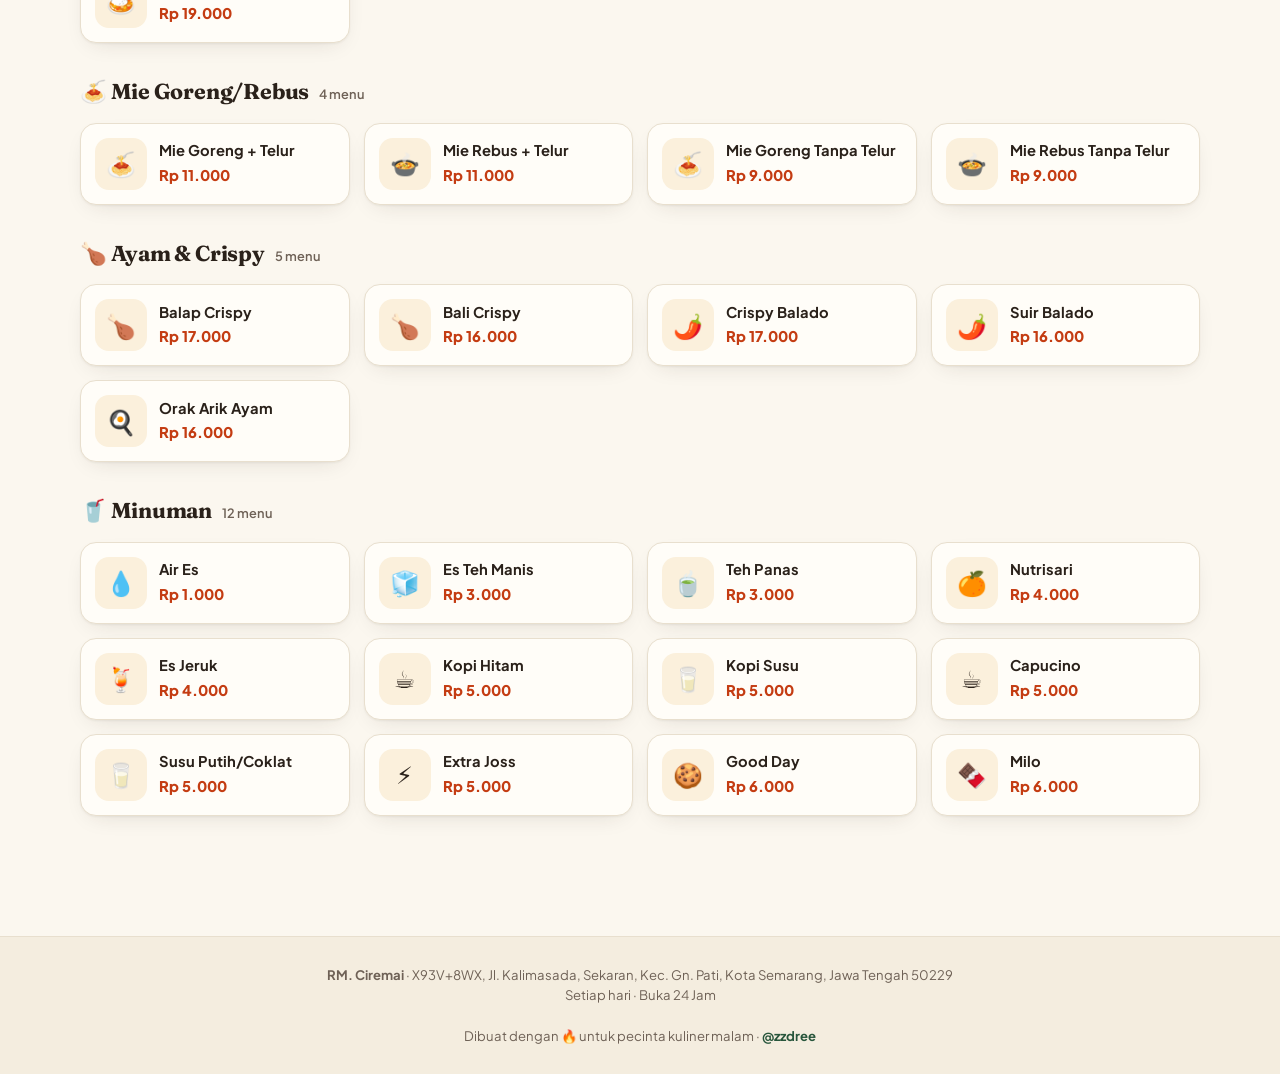
==== commit 9b207e66: "fix(layout): posisikan tombol admin di ujung kanan penuh header pada halaman order" ====
--- a/index.html
+++ b/index.html
@@ -92,19 +92,21 @@
 
   <!-- ============ HERO ============ -->
   <header class="hero" role="banner">
-    <div class="container hero-inner">
-      <div>
-        <div class="brand-row" style="margin-bottom:28px;">
-          <div class="brand-mark">
-            <div class="brand-badge" aria-hidden="true">C</div>
-            <div>
-              <div class="brand-name" id="brandNama">RM. Ciremai</div>
-              <div class="brand-sub" id="brandKota">Semarang, Jawa Tengah</div>
-            </div>
+    <div class="container">
+      <!-- Top Navbar (Full Width) -->
+      <nav class="hero-nav" aria-label="Navigasi Utama">
+        <div class="brand-mark">
+          <div class="brand-badge" aria-hidden="true">C</div>
+          <div>
+            <div class="brand-name" id="brandNama">RM. Ciremai</div>
+            <div class="brand-sub" id="brandKota">Semarang, Jawa Tengah</div>
           </div>
-          <a class="kasir-link" href="admin.html" aria-label="Buka Dashboard Admin dan Kasir">⚙️ Admin</a>
-        </div>
-
+        </div>
+        <a class="kasir-link" href="admin.html" aria-label="Buka Dashboard Admin dan Kasir">⚙️ Admin</a>
+      </nav>
+
+      <!-- Hero Content -->
+      <div class="hero-inner">
         <div class="hero-copy">
           <div class="meja-badge" id="mejaBadge" hidden aria-live="polite">🪑 Meja <span id="mejaNo"></span></div>
           <h1>Laper tengah malam? Sini, kita masak.</h1>
@@ -114,40 +116,40 @@
             <a class="meta-pill" href="#" id="gmapsLink" target="_blank" rel="noopener noreferrer" aria-label="Buka lokasi di Google Maps">📍 Lihat di Google Maps</a>
           </div>
         </div>
-      </div>
-
-      <!-- Ilustrasi SVG hero -->
-      <div class="hero-art" aria-hidden="true">
-        <svg viewBox="0 0 380 260" fill="none" xmlns="http://www.w3.org/2000/svg">
-          <!-- meja -->
-          <ellipse cx="190" cy="228" rx="170" ry="26" fill="#16321F"/>
-          <!-- piring magelangan -->
-          <ellipse cx="130" cy="180" rx="88" ry="34" fill="#FFFDF8"/>
-          <ellipse cx="130" cy="174" rx="76" ry="27" fill="#F4EDDF"/>
-          <path d="M78 172c10-18 40-28 56-24s30 14 46 10c8-2 12-6 14-9 2 14-8 30-32 35-30 6-72 4-84-12z" fill="#E9A23B"/>
-          <circle cx="112" cy="164" r="11" fill="#C43C12"/>
-          <circle cx="150" cy="158" r="7" fill="#27553B"/>
-          <!-- telur mata sapi -->
-          <ellipse cx="196" cy="150" rx="26" ry="19" fill="#FFFDF8"/>
-          <circle cx="196" cy="149" r="8" fill="#E9A23B"/>
-          <!-- gelas es teh -->
-          <path d="M262 128l6 74c1 8 7 13 15 13h6c8 0 14-5 15-13l6-74z" fill="#FBF0DC"/>
-          <path d="M265 148l4 54c1 8 7 12 14 12s13-4 14-12l4-54c-10 6-36 6-36 0z" fill="#D98A3E"/>
-          <ellipse cx="285" cy="129" rx="23" ry="7" fill="#FFF"/>
-          <rect x="296" y="96" width="5" height="60" rx="2.5" fill="#C43C12" transform="rotate(8 298 126)"/>
-          <!-- uap -->
-          <path d="M120 118c-6-8 4-14-2-24" stroke="#FBF7EF" stroke-opacity=".5" stroke-width="4" stroke-linecap="round"/>
-          <path d="M140 112c-6-8 4-14-2-24" stroke="#FBF7EF" stroke-opacity=".35" stroke-width="4" stroke-linecap="round"/>
-          <path d="M196 116c-6-8 4-14-2-24" stroke="#FBF7EF" stroke-opacity=".5" stroke-width="4" stroke-linecap="round"/>
-          <!-- bintang/langit -->
-          <circle cx="40" cy="36" r="2.5" fill="#FBF7EF" opacity=".7"/>
-          <circle cx="330" cy="28" r="2" fill="#FBF7EF" opacity=".55"/>
-          <circle cx="300" cy="58" r="1.6" fill="#FBF7EF" opacity=".4"/>
-          <circle cx="70" cy="70" r="1.8" fill="#FBF7EF" opacity=".45"/>
-          <!-- siluet gunung Ciremai -->
-          <path d="M0 92l52-38 38 26 44-20 50 30H0z" fill="#1D402C"/>
-          <path d="M200 90l60-34 46 22 42-14 32 26z" fill="#1D402C"/>
-        </svg>
+
+        <!-- Ilustrasi SVG hero -->
+        <div class="hero-art" aria-hidden="true">
+          <svg viewBox="0 0 380 260" fill="none" xmlns="http://www.w3.org/2000/svg">
+            <!-- meja -->
+            <ellipse cx="190" cy="228" rx="170" ry="26" fill="#16321F"/>
+            <!-- piring magelangan -->
+            <ellipse cx="130" cy="180" rx="88" ry="34" fill="#FFFDF8"/>
+            <ellipse cx="130" cy="174" rx="76" ry="27" fill="#F4EDDF"/>
+            <path d="M78 172c10-18 40-28 56-24s30 14 46 10c8-2 12-6 14-9 2 14-8 30-32 35-30 6-72 4-84-12z" fill="#E9A23B"/>
+            <circle cx="112" cy="164" r="11" fill="#C43C12"/>
+            <circle cx="150" cy="158" r="7" fill="#27553B"/>
+            <!-- telur mata sapi -->
+            <ellipse cx="196" cy="150" rx="26" ry="19" fill="#FFFDF8"/>
+            <circle cx="196" cy="149" r="8" fill="#E9A23B"/>
+            <!-- gelas es teh -->
+            <path d="M262 128l6 74c1 8 7 13 15 13h6c8 0 14-5 15-13l6-74z" fill="#FBF0DC"/>
+            <path d="M265 148l4 54c1 8 7 12 14 12s13-4 14-12l4-54c-10 6-36 6-36 0z" fill="#D98A3E"/>
+            <ellipse cx="285" cy="129" rx="23" ry="7" fill="#FFF"/>
+            <rect x="296" y="96" width="5" height="60" rx="2.5" fill="#C43C12" transform="rotate(8 298 126)"/>
+            <!-- uap -->
+            <path d="M120 118c-6-8 4-14-2-24" stroke="#FBF7EF" stroke-opacity=".5" stroke-width="4" stroke-linecap="round"/>
+            <path d="M140 112c-6-8 4-14-2-24" stroke="#FBF7EF" stroke-opacity=".35" stroke-width="4" stroke-linecap="round"/>
+            <path d="M196 116c-6-8 4-14-2-24" stroke="#FBF7EF" stroke-opacity=".5" stroke-width="4" stroke-linecap="round"/>
+            <!-- bintang/langit -->
+            <circle cx="40" cy="36" r="2.5" fill="#FBF7EF" opacity=".7"/>
+            <circle cx="330" cy="28" r="2" fill="#FBF7EF" opacity=".55"/>
+            <circle cx="300" cy="58" r="1.6" fill="#FBF7EF" opacity=".4"/>
+            <circle cx="70" cy="70" r="1.8" fill="#FBF7EF" opacity=".45"/>
+            <!-- siluet gunung Ciremai -->
+            <path d="M0 92l52-38 38 26 44-20 50 30H0z" fill="#1D402C"/>
+            <path d="M200 90l60-34 46 22 42-14 32 26z" fill="#1D402C"/>
+          </svg>
+        </div>
       </div>
     </div>
   </header>
--- a/css/style.css
+++ b/css/style.css
@@ -85,7 +85,7 @@
   overflow: hidden;
   background: linear-gradient(160deg, var(--green) 0%, #16321F 100%);
   color: var(--cream);
-  padding-bottom: 60px;
+  padding: 32px 0 64px;
   display: flex;
   justify-content: center;
   width: 100%;
@@ -97,12 +97,13 @@
   background: var(--cream);
   clip-path: ellipse(60% 100% at 50% 100%);
 }
-.hero-inner {
-  display: flex; flex-direction: column; gap: 24px;
-  padding-top: 44px;
-}
-.brand-row {
-  display: flex; align-items: center; justify-content: space-between; gap: 16px;
+.hero-nav {
+  display: flex;
+  align-items: center;
+  justify-content: space-between;
+  gap: 16px;
+  width: 100%;
+  margin-bottom: 32px;
 }
 .brand-mark {
   display: flex; align-items: center; gap: 12px;
@@ -129,11 +130,17 @@
   text-decoration: none;
   backdrop-filter: blur(4px);
   transition: background .2s ease, transform .15s ease, box-shadow .2s ease;
+  margin-left: auto;
 }
 .kasir-link:hover {
   background: rgba(251,247,239,.24);
   transform: translateY(-2px);
   box-shadow: 0 4px 12px rgba(0,0,0,.15);
+}
+
+.hero-inner {
+  display: flex; flex-direction: column; gap: 24px;
+  width: 100%;
 }
 
 .hero-copy h1 {
@@ -740,8 +747,9 @@
 /* ============ MOBILE (≤ 640px) ============ */
 @media (max-width: 640px) {
   .container { padding: 0 16px; }
-  .hero { padding-bottom: 44px; }
-  .hero-inner { padding-top: 24px; gap: 16px; }
+  .hero { padding: 20px 0 44px; }
+  .hero-nav { margin-bottom: 20px; }
+  .hero-inner { gap: 16px; }
   .hero-copy h1 { font-size: clamp(1.7rem, 8vw, 2.2rem); }
   .hero-art { display: none; }
   .brand-name { font-size: 1.05rem; }
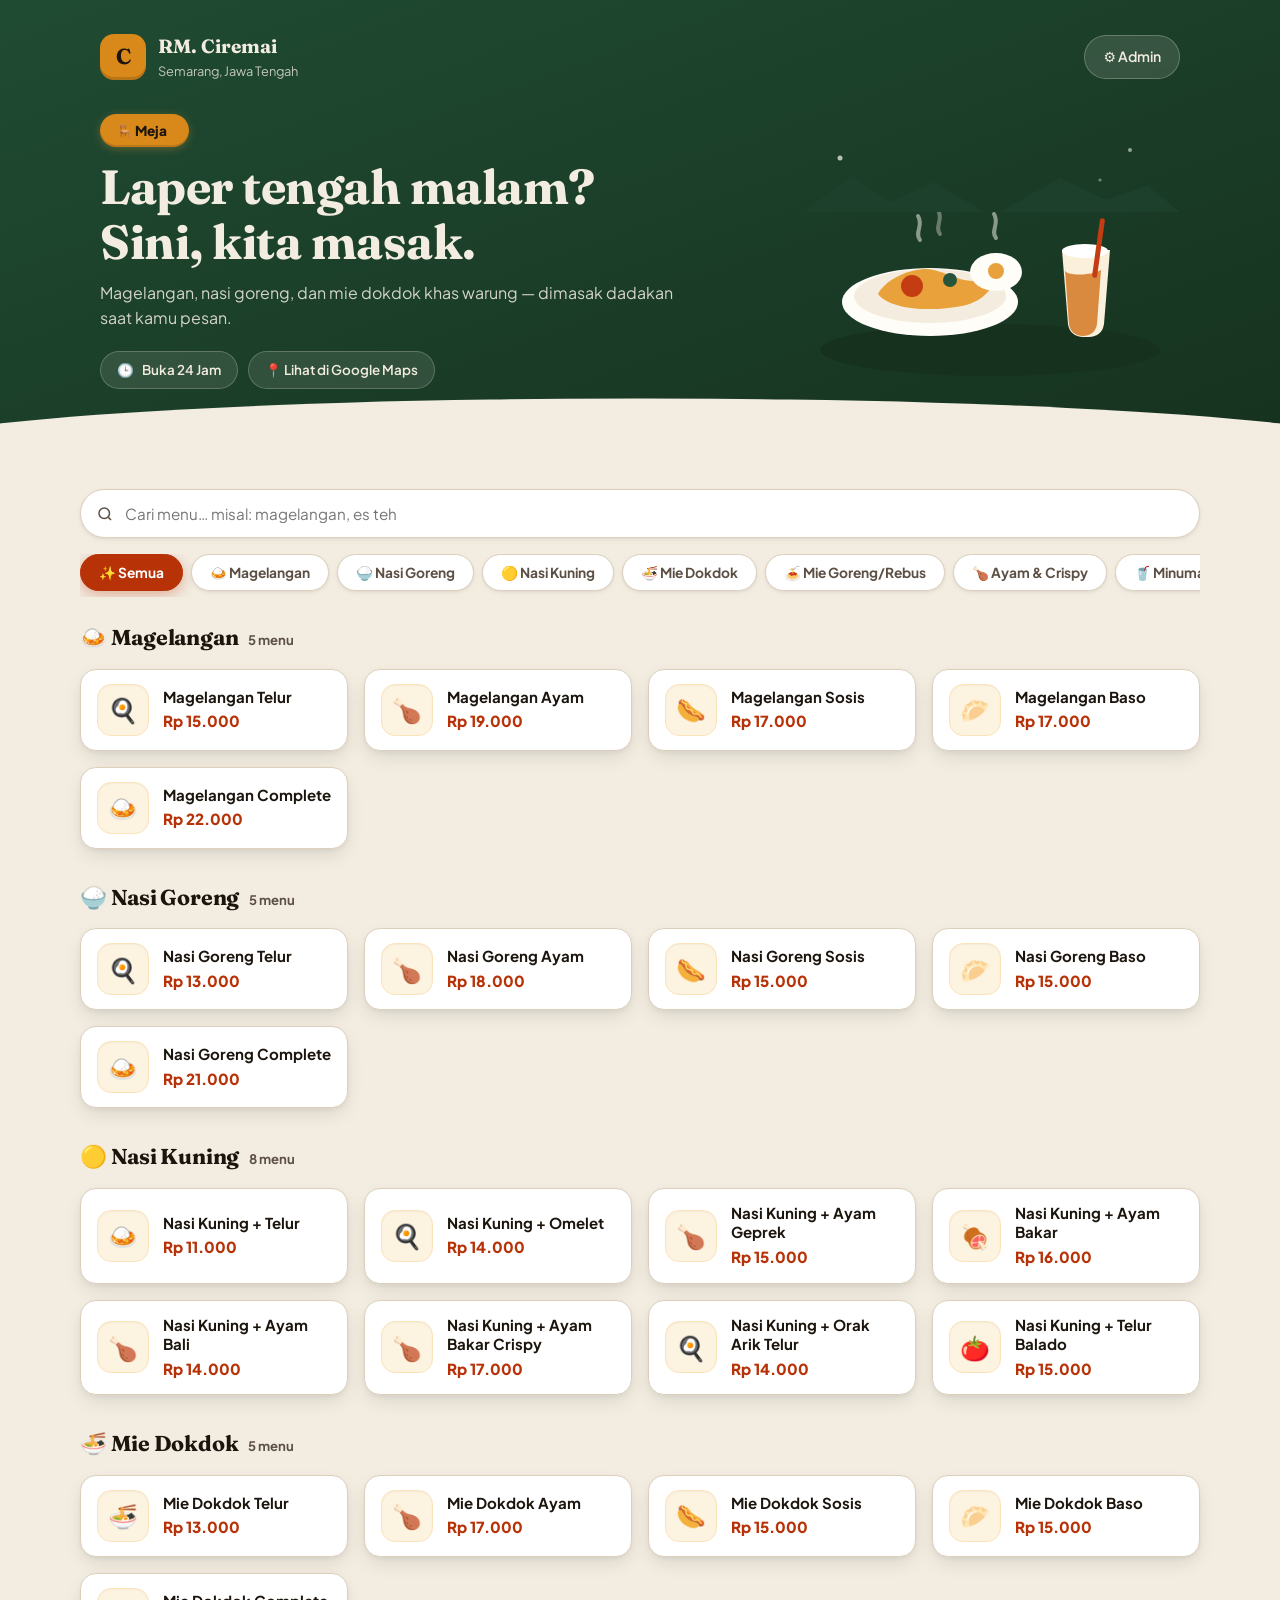
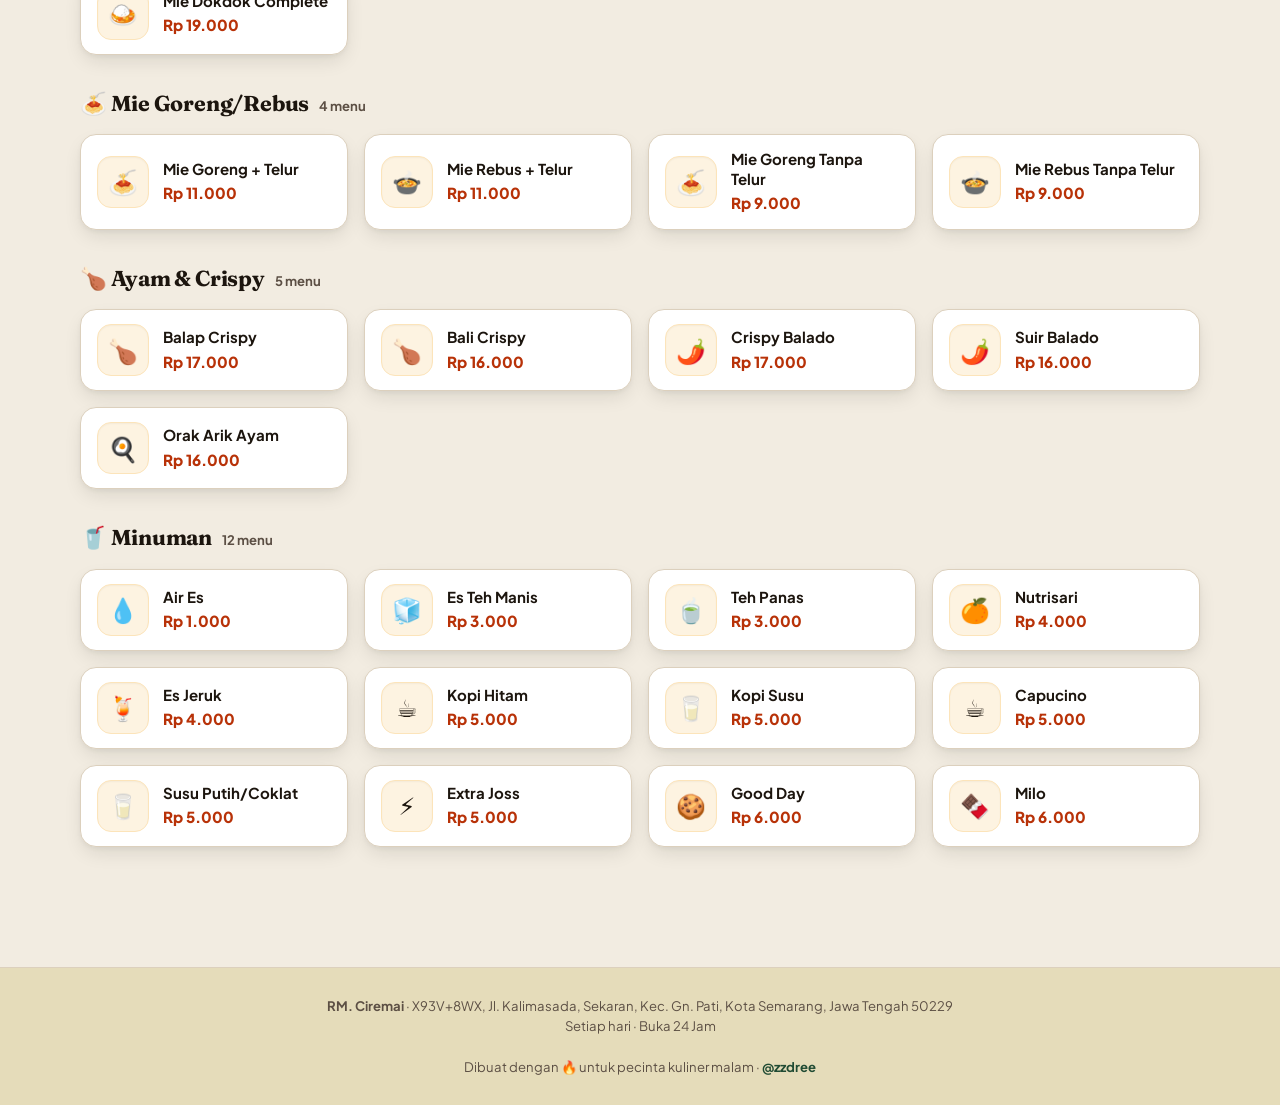
==== commit 0c14f690: "fix(audit): perbaiki temuan 5 pilar audit (XSS escape, sync ID posCartList, pulihkan QR grid CSS, ha" ====
--- a/index.html
+++ b/index.html
@@ -5,7 +5,7 @@
   <meta name="viewport" content="width=device-width, initial-scale=1.0" />
   <title>RM. Ciremai Semarang — Menu & Pemesanan Online Real-Time</title>
   <meta name="description" content="Pesan Magelangan, Nasi Goreng, dan Mie Dokdok khas RM. Ciremai UNNES Sekaran Semarang. Buka 24 jam, pesan mandiri dari meja via QR, otomatis terhubung ke kasir." />
-  <meta name="theme-color" content="#27553B" />
+  <meta name="theme-color" content="#204B33" />
   <link rel="canonical" href="https://zzdree.github.io/ciremai-cashier/order" />
 
   <!-- Open Graph / Facebook / WhatsApp -->
@@ -21,7 +21,7 @@
   <meta name="twitter:description" content="Pesan makanan dan minuman hangat khas RM. Ciremai UNNES Semarang 24 Jam." />
 
   <!-- Favicon -->
-  <link rel="icon" href="data:image/svg+xml,<svg xmlns='http://www.w3.org/2000/svg' viewBox='0 0 100 100'><rect width='100' height='100' rx='22' fill='%23E9A23B'/><text x='50' y='68' font-size='52' text-anchor='middle'>🍛</text></svg>" />
+  <link rel="icon" href="data:image/svg+xml,<svg xmlns='http://www.w3.org/2000/svg' viewBox='0 0 100 100'><rect width='100' height='100' rx='22' fill='%23B83208'/><text x='50' y='68' font-size='52' text-anchor='middle'>🍛</text></svg>" />
 
   <!-- Performance & Fonts Preconnect -->
   <link rel="preconnect" href="https://fonts.googleapis.com" />
--- a/css/style.css
+++ b/css/style.css
@@ -6,27 +6,29 @@
 /* Font dimuat via <link rel="preconnect"> + <link> di <head> (index.html & kasir.html) untuk render lebih cepat */
 
 :root {
-  --cream: #FBF7EF;
-  --cream-2: #F4EDDF;
-  --paper: #FFFDF8;
-  --ink: #2A211A;
-  --ink-soft: #6E6156;
-  --line: #E8DFCE;
-
-  --red: #C43C12;
-  --red-dark: #9E2F0D;
-  --red-soft: #FBEAE2;
-
-  --green: #27553B;
-  --green-soft: #E5EEE7;
-
-  --gold: #E9A23B;
-  --gold-soft: #FBF0DC;
+  --cream: #F2ECE1;          /* Canvas background bernuansa krem hangat yang kontras dengan kartu */
+  --cream-2: #E5DCBA;
+  --paper: #FFFFFF;          /* Kartu putih solid (crisp pure white) agar menonjol dari latar */
+  --ink: #1C150E;            /* Teks hitam pekat bertinta untuk legibilitas maksimal */
+  --ink-soft: #5C4F44;       /* Teks sekunder yang tetap tajam terbaca (rasio kontras WCAG AAA) */
+  --line: #DCD0BD;           /* Garis batas kartu tegas dan presisi */
+  --line-strong: #C4B49C;
+
+  --red: #B83208;            /* Merah cabai pekat bertenaga */
+  --red-dark: #8F2404;
+  --red-soft: #FDECE5;
+
+  --green: #204B33;          /* Hijau Ciremai solid */
+  --green-soft: #E1EBE4;
+
+  --gold: #D9881A;           /* Emas rempah kontras tinggi */
+  --gold-soft: #FDF3E1;
 
   --radius: 16px;
   --radius-sm: 10px;
-  --shadow: 0 1px 2px rgba(42,33,26,.05), 0 8px 24px -12px rgba(42,33,26,.18);
-  --shadow-lg: 0 24px 48px -16px rgba(42,33,26,.28);
+  --shadow-sm: 0 1px 3px rgba(28,21,14,.06), 0 2px 6px rgba(28,21,14,.04);
+  --shadow: 0 2px 4px rgba(28,21,14,.04), 0 8px 20px -4px rgba(28,21,14,.12);
+  --shadow-lg: 0 12px 28px -6px rgba(28,21,14,.16), 0 4px 12px -2px rgba(28,21,14,.06);
 
   --font-display: 'Fraunces', Georgia, serif;
   --font-body: 'Plus Jakarta Sans', system-ui, sans-serif;
@@ -185,17 +187,22 @@
   position: absolute; left: 16px; top: 50%; transform: translateY(-50%);
   width: 18px; height: 18px; stroke: var(--ink-soft);
 }
-#searchInput {
+#searchInput, #posSearch {
   width: 100%;
-  padding: 14px 16px 14px 44px;
+  padding: 14px 18px 14px 44px;
   border-radius: 999px;
   border: 1.5px solid var(--line);
   background: var(--paper);
+  box-shadow: var(--shadow-sm);
   font-size: .95rem;
+  color: var(--ink);
   outline: none;
   transition: border-color .2s ease, box-shadow .2s ease;
 }
-#searchInput:focus { border-color: var(--red); box-shadow: 0 0 0 4px var(--red-soft); }
+#searchInput:focus, #posSearch:focus {
+  border-color: var(--red);
+  box-shadow: 0 0 0 4px var(--red-soft), var(--shadow);
+}
 
 .chips {
   display: flex; gap: 8px; overflow-x: auto;
@@ -205,17 +212,25 @@
 .chips::-webkit-scrollbar { display: none; }
 .chip {
   flex-shrink: 0;
-  padding: 9px 16px;
+  padding: 9px 18px;
   border-radius: 999px;
   border: 1.5px solid var(--line);
   background: var(--paper);
-  font-weight: 600; font-size: .84rem;
+  box-shadow: var(--shadow-sm);
+  font-weight: 700; font-size: .86rem;
   color: var(--ink-soft);
-  transition: all .2s ease;
-}
-.chip:hover { border-color: var(--red); color: var(--red); }
+  transition: all .2s cubic-bezier(.2,.8,.2,1);
+}
+.chip:hover {
+  border-color: var(--red);
+  color: var(--red);
+  transform: translateY(-1px);
+}
 .chip.active {
-  background: var(--red); border-color: var(--red); color: #fff;
+  background: var(--red);
+  border-color: var(--red);
+  color: #fff;
+  box-shadow: 0 4px 14px rgba(184,50,8,.32);
 }
 
 /* ============ MENU GRID ============ */
@@ -224,18 +239,18 @@
   margin: 32px 0 14px;
 }
 .cat-title:first-of-type { margin-top: 0; }
-.cat-title h2 { font-size: 1.35rem; }
-.cat-title span { font-size: .8rem; color: var(--ink-soft); font-weight: 600; }
+.cat-title h2 { font-size: 1.35rem; color: var(--ink); font-weight: 700; }
+.cat-title span { font-size: .82rem; color: var(--ink-soft); font-weight: 700; }
 
 .grid {
   display: grid;
   grid-template-columns: repeat(auto-fill, minmax(230px, 1fr));
-  gap: 14px;
+  gap: 16px;
 }
 
 .card {
-  display: flex; align-items: center; gap: 12px;
-  padding: 14px;
+  display: flex; align-items: center; gap: 14px;
+  padding: 14px 16px;
   background: var(--paper);
   border: 1.5px solid var(--line);
   border-radius: var(--radius);
@@ -243,7 +258,7 @@
   text-align: left;
   width: 100%;
   cursor: pointer;
-  transition: transform .18s ease, box-shadow .18s ease, border-color .18s ease;
+  transition: transform .2s cubic-bezier(.2,.8,.2,1), box-shadow .2s ease, border-color .2s ease;
 }
 .card:not(.soldout):hover {
   transform: translateY(-3px);
@@ -257,15 +272,17 @@
   width: 52px; height: 52px;
   border-radius: 14px;
   background: var(--gold-soft);
+  border: 1px solid #FCE4BA;
   display: grid; place-items: center;
   font-size: 1.5rem;
+  box-shadow: inset 0 1px 2px rgba(0,0,0,.04);
 }
 .card-body { min-width: 0; flex: 1; }
-.card-name { font-weight: 700; font-size: .92rem; line-height: 1.3; }
-.card-price { color: var(--red); font-weight: 800; font-size: .92rem; margin-top: 3px; }
-
-.card.soldout { cursor: not-allowed; opacity: .55; }
-.card.soldout .card-emoji { filter: grayscale(1); }
+.card-name { font-weight: 700; font-size: .94rem; line-height: 1.3; color: var(--ink); }
+.card-price { color: var(--red); font-weight: 800; font-size: .95rem; margin-top: 3px; }
+
+.card.soldout { cursor: not-allowed; opacity: .55; background: #F8F5EE; }
+.card.soldout .card-emoji { filter: grayscale(1); background: #EAE3D5; border-color: #D8CEBD; }
 .soldout-tag {
   display: inline-block;
   margin-top: 4px;
@@ -364,10 +381,11 @@
   width: 100%; max-width: 520px;
   max-height: 88vh;
   overflow-y: auto;
-  background: var(--cream);
+  background: var(--paper);
+  border: 1.5px solid var(--line);
   border-radius: 28px;
   padding: 26px 24px;
-  box-shadow: var(--shadow-lg), 0 0 0 1px rgba(0,0,0,.05);
+  box-shadow: var(--shadow-lg);
   animation: popModal .28s cubic-bezier(.2,.8,.2,1);
 }
 @keyframes popModal {
@@ -381,14 +399,14 @@
   padding-bottom: 12px;
   border-bottom: 1.5px solid var(--line);
 }
-.modal-head h2 { font-size: 1.3rem; }
+.modal-head h2 { font-size: 1.3rem; color: var(--ink); font-weight: 700; }
 .modal-close {
   width: 36px; height: 36px; border-radius: 50%;
-  background: var(--cream-2); font-size: 1.1rem; font-weight: 700;
+  background: var(--cream); color: var(--ink); font-size: 1.1rem; font-weight: 700;
   display: grid; place-items: center;
   transition: background .2s ease, transform .15s ease;
 }
-.modal-close:hover { background: var(--line); transform: scale(1.05); }
+.modal-close:hover { background: var(--cream-2); transform: scale(1.05); }
 
 .cart-item {
   display: flex; align-items: center; gap: 12px;
@@ -493,7 +511,7 @@
 }
 
 /* ============ KASIR (POS) ============ */
-.pos-body { background: var(--cream-2); }
+.pos-body { background: var(--cream); }
 
 .topbar {
   position: sticky; top: 0; z-index: 40;
@@ -539,63 +557,356 @@
 .view.active { display: block; }
 
 /* Panel keranjang kasir */
+/* ============ PANEL STRUK KASIR (MODERN POS) ============ */
 .cart-panel { position: static; }
-.cart-empty { text-align: center; padding: 30px 10px; color: var(--ink-soft); font-size: .88rem; }
-.cart-empty .big { font-size: 2rem; margin-bottom: 6px; }
-
-.pay-box {
-  margin-top: 14px;
-  padding: 14px;
+.pos-receipt-panel {
+  padding: 22px 20px;
+  display: flex;
+  flex-direction: column;
+  gap: 16px;
+}
+
+.pos-cart-head {
+  display: flex;
+  align-items: center;
+  justify-content: space-between;
+  padding-bottom: 14px;
+  border-bottom: 1.5px solid var(--line);
+}
+.pos-cart-title {
+  display: flex;
+  align-items: center;
+  gap: 10px;
+}
+.pos-cart-icon { font-size: 1.4rem; }
+.pos-cart-title h2 {
+  font-family: var(--font-display);
+  font-size: 1.25rem;
+  font-weight: 700;
+  color: var(--ink);
+  margin: 0;
+}
+.btn-clear-pos {
+  padding: 6px 14px;
+  border-radius: 999px;
   background: var(--cream);
-  border-radius: var(--radius-sm);
-  border: 1.5px dashed var(--line);
-}
-.qr-grid {
+  color: var(--ink-soft);
+  font-size: .8rem;
+  font-weight: 700;
+  border: 1px solid var(--line);
+  transition: all .15s ease;
+  cursor: pointer;
+}
+.btn-clear-pos:hover {
+  background: var(--red-soft);
+  color: var(--red);
+  border-color: var(--red-soft);
+}
+
+.cart-empty { text-align: center; padding: 32px 10px; color: var(--ink-soft); font-size: .88rem; }
+.cart-empty .big { font-size: 2.2rem; margin-bottom: 8px; }
+
+.pos-cart-list {
+  display: flex;
+  flex-direction: column;
+  gap: 6px;
+  max-height: 260px;
+  overflow-y: auto;
+  padding-right: 4px;
+}
+
+/* Kotak Perhitungan Terintegrasi */
+.pos-calc-card {
+  background: #FAF6EE;
+  border: 1.5px solid var(--line);
+  border-radius: 14px;
+  padding: 16px;
+  display: flex;
+  flex-direction: column;
+  gap: 16px;
+}
+
+.pos-summary-rows {
+  display: flex;
+  flex-direction: column;
+  gap: 10px;
+}
+.pos-row {
+  display: flex;
+  justify-content: space-between;
+  align-items: center;
+  font-size: .9rem;
+  color: var(--ink-soft);
+  font-weight: 600;
+}
+.pos-row .row-val {
+  font-weight: 700;
+  color: var(--ink);
+  font-family: ui-monospace, 'Consolas', monospace;
+  font-size: .95rem;
+}
+
+.currency-input-wrap {
+  display: inline-flex;
+  align-items: center;
+  background: var(--paper);
+  border: 1.5px solid var(--line);
+  border-radius: 10px;
+  overflow: hidden;
+  box-shadow: var(--shadow-sm);
+  transition: border-color .2s ease, box-shadow .2s ease;
+}
+.currency-input-wrap:focus-within {
+  border-color: var(--red);
+  box-shadow: 0 0 0 3px var(--red-soft);
+}
+.curr-tag {
+  padding: 7px 10px;
+  background: var(--cream);
+  color: var(--ink-soft);
+  font-size: .78rem;
+  font-weight: 800;
+  border-right: 1px solid var(--line);
+  user-select: none;
+}
+.curr-input {
+  border: none;
+  background: transparent;
+  padding: 7px 10px;
+  font-size: .95rem;
+  font-weight: 700;
+  font-family: ui-monospace, 'Consolas', monospace;
+  color: var(--ink);
+  outline: none;
+  width: 105px;
+  text-align: right;
+}
+.curr-input::-webkit-inner-spin-button,
+.curr-input::-webkit-outer-spin-button {
+  -webkit-appearance: none;
+  margin: 0;
+}
+.curr-input[type=number] {
+  -moz-appearance: textfield;
+}
+
+.total-highlight {
+  padding: 12px 14px;
+  background: var(--paper);
+  border: 1.5px solid #E5D5BC;
+  border-radius: 10px;
+  margin-top: 4px;
+  box-shadow: inset 0 1px 2px rgba(0,0,0,.03);
+}
+.total-label {
+  font-size: .8rem;
+  font-weight: 800;
+  letter-spacing: .06em;
+  text-transform: uppercase;
+  color: var(--ink-soft);
+}
+.total-val {
+  font-family: var(--font-display);
+  font-size: 1.45rem;
+  font-weight: 800;
+  color: var(--red);
+}
+
+/* Bagian Input Bayar */
+.pay-section {
+  display: flex;
+  flex-direction: column;
+  gap: 12px;
+  padding-top: 14px;
+  border-top: 1.5px dashed var(--line);
+}
+.pay-label {
+  font-size: .8rem;
+  font-weight: 800;
+  letter-spacing: .04em;
+  text-transform: uppercase;
+  color: var(--ink-soft);
+}
+
+.metode-segmented {
   display: grid;
-  grid-template-columns: repeat(auto-fill, minmax(150px, 1fr));
-  gap: 16px;
-  padding: 18px;
-}
-.qr-card {
-  text-align: center;
-  padding: 16px 12px;
-  border: 1.5px solid var(--line);
-  border-radius: var(--radius-sm);
-  background: var(--paper);
-}
-.qr-card img { width: 120px; height: 120px; margin: 0 auto 10px; border-radius: 8px; }
-.qr-card .qr-no { font-family: var(--font-display); font-weight: 700; font-size: 1.05rem; }
-.qr-card .qr-url { font-size: .68rem; color: var(--ink-soft); word-break: break-all; margin-top: 4px; }
-
+  grid-template-columns: 1fr 1fr;
+  gap: 8px;
+}
+.metode-tab {
+  position: relative;
+  cursor: pointer;
+}
+.metode-tab input {
+  position: absolute;
+  opacity: 0;
+  width: 0; height: 0;
+}
+.metode-tab-btn {
+  display: flex;
+  align-items: center;
+  justify-content: center;
+  gap: 6px;
+  padding: 10px 12px;
+  border-radius: 10px;
+  background: var(--paper);
+  border: 1.5px solid var(--line);
+  font-size: .86rem;
+  font-weight: 700;
+  color: var(--ink-soft);
+  transition: all .2s ease;
+  box-shadow: var(--shadow-sm);
+}
+.metode-tab:hover .metode-tab-btn {
+  border-color: var(--gold);
+  color: var(--ink);
+}
+.metode-tab input:checked + .metode-tab-btn {
+  background: var(--green);
+  border-color: var(--green);
+  color: #FFFFFF;
+  box-shadow: 0 4px 10px rgba(32,75,51,.25);
+}
+
+.pay-input-block {
+  display: flex;
+  flex-direction: column;
+  gap: 6px;
+}
+.currency-input-wrap.large {
+  width: 100%;
+}
+.currency-input-wrap.large .curr-tag {
+  padding: 11px 14px;
+  font-size: .92rem;
+}
+.currency-input-wrap.large .curr-input {
+  width: 100%;
+  padding: 11px 14px;
+  font-size: 1.25rem;
+  text-align: left;
+}
+
+.quick-money {
+  display: flex;
+  gap: 6px;
+  margin-top: 4px;
+  overflow-x: auto;
+  padding-bottom: 2px;
+}
 .money-btn {
-  padding: 9px 4px;
-  border-radius: var(--radius-sm);
-  border: 1.5px solid var(--line);
-  background: var(--paper);
-  font-weight: 700; font-size: .78rem;
-  transition: all .15s ease;
-}
-.money-btn:hover { border-color: var(--gold); background: var(--gold-soft); }
-
-.change-line {
-  margin-top: 10px; padding: 10px 12px;
-  border-radius: var(--radius-sm);
+  flex: 1;
+  padding: 8px 4px;
+  border-radius: 8px;
+  border: 1.5px solid var(--line);
+  background: var(--paper);
+  color: var(--ink);
+  font-weight: 700;
+  font-size: .8rem;
+  transition: all .15s cubic-bezier(.2,.8,.2,1);
+  white-space: nowrap;
+  box-shadow: var(--shadow-sm);
+  cursor: pointer;
+}
+.money-btn:hover {
+  border-color: var(--red);
+  background: var(--red-soft);
+  color: var(--red);
+  transform: translateY(-1px);
+}
+.money-btn:active {
+  transform: scale(.97);
+}
+
+.change-line-card, .change-line {
+  padding: 12px 14px;
+  border-radius: 10px;
+  display: flex;
+  align-items: center;
+  justify-content: space-between;
+  font-weight: 700;
+  font-size: .92rem;
+  transition: all .2s ease;
+}
+.change-line-card.ok, .change-line.ok {
+  background: #EAF5EE;
+  border: 1.5px solid #BCE3C8;
+  color: var(--green);
+}
+.change-line-card.ok .change-val, .change-line.ok .change-val {
+  font-family: var(--font-display);
+  font-size: 1.25rem;
   font-weight: 800;
-  display: flex; justify-content: space-between;
-}
-.change-line.ok { background: var(--green-soft); color: var(--green); }
-.change-line.bad { background: var(--red-soft); color: var(--red); }
-
-.btn-pay {
-  width: 100%; margin-top: 12px;
-  padding: 14px; border-radius: var(--radius-sm);
-  background: var(--red); color: #fff;
-  font-weight: 800; font-size: .98rem;
-  box-shadow: inset 0 -3px 0 rgba(0,0,0,.2);
+  color: var(--green);
+}
+.change-line-card.bad, .change-line.bad {
+  background: #FDF0ED;
+  border: 1.5px solid #F8C8BD;
+  color: var(--red);
+}
+.change-line-card.bad .change-val, .change-line.bad .change-val {
+  font-family: var(--font-display);
+  font-size: 1.25rem;
+  font-weight: 800;
+  color: var(--red);
+}
+
+.piutang-card {
+  display: flex;
+  align-items: center;
+  gap: 10px;
+  padding: 11px 14px;
+  background: #FFF8E7;
+  border: 1.5px dashed #F2CD80;
+  border-radius: 10px;
+  cursor: pointer;
   transition: background .2s ease;
 }
-.btn-pay:hover { background: var(--red-dark); }
-.btn-pay:disabled { opacity: .45; cursor: not-allowed; }
+.piutang-card:hover {
+  background: #FFF3D6;
+}
+.piutang-card input {
+  width: 18px; height: 18px;
+  accent-color: var(--red);
+  cursor: pointer;
+}
+.piutang-text {
+  font-size: .84rem;
+  color: #7A4E08;
+}
+
+.btn-checkout-pos {
+  width: 100%;
+  margin-top: 4px;
+  padding: 15px;
+  border-radius: 12px;
+  background: var(--green);
+  color: #FFFFFF;
+  font-weight: 800;
+  font-size: 1rem;
+  border: none;
+  box-shadow: 0 4px 14px rgba(32,75,51,.28), inset 0 -2px 0 rgba(0,0,0,.2);
+  transition: transform .15s ease, background .2s ease, box-shadow .2s ease;
+  display: flex;
+  align-items: center;
+  justify-content: center;
+  gap: 8px;
+  cursor: pointer;
+}
+.btn-checkout-pos:not(:disabled):hover {
+  background: #173725;
+  transform: translateY(-2px);
+  box-shadow: 0 6px 20px rgba(32,75,51,.35);
+}
+.btn-checkout-pos:not(:disabled):active {
+  transform: scale(.98);
+}
+.btn-checkout-pos:disabled {
+  opacity: .45;
+  cursor: not-allowed;
+  background: #8A9C91;
+  box-shadow: none;
+}
 
 /* Riwayat & laporan */
 .stat-grid {
@@ -669,6 +980,45 @@
 }
 .toggle.habis { background: #B9AC99; }
 .toggle.habis::after { transform: translateX(20px); }
+
+/* ============ QR CODE MEJA ============ */
+.qr-grid {
+  display: grid;
+  grid-template-columns: repeat(auto-fill, minmax(180px, 1fr));
+  gap: 16px;
+  padding: 18px;
+}
+.qr-card {
+  text-align: center;
+  padding: 16px 12px;
+  border: 1.5px solid var(--line);
+  border-radius: var(--radius-sm);
+  background: var(--paper);
+  box-shadow: var(--shadow-sm);
+  transition: transform .2s cubic-bezier(.2,.8,.2,1), box-shadow .2s ease;
+}
+.qr-card:hover {
+  transform: translateY(-2px);
+  box-shadow: var(--shadow);
+}
+.qr-card img {
+  width: 120px;
+  height: 120px;
+  margin: 0 auto 10px;
+  border-radius: 8px;
+}
+.qr-card .qr-no {
+  font-family: var(--font-display);
+  font-weight: 700;
+  font-size: 1.05rem;
+  color: var(--ink);
+}
+.qr-card .qr-url {
+  font-size: .68rem;
+  color: var(--ink-soft);
+  word-break: break-all;
+  margin-top: 4px;
+}
 
 /* ============ STRUK (thermal receipt) ============ */
 .receipt-wrap {
@@ -901,32 +1251,7 @@
   color: #9a3412;
   margin-bottom: 10px;
 }
-.metode-row { display: flex; flex-wrap: wrap; gap: 8px; margin-top: 4px; }
-.metode-opt {
-  display: inline-flex;
-  align-items: center;
-  gap: 6px;
-  background: var(--bg);
-  border: 1.5px solid var(--line);
-  border-radius: 12px;
-  padding: 8px 12px;
-  font-size: .9rem;
-  cursor: pointer;
-}
-.metode-opt input { accent-color: var(--red); }
-.piutang-row {
-  display: flex;
-  align-items: center;
-  gap: 8px;
-  margin-top: 10px;
-  padding: 10px 12px;
-  background: #fef2f2;
-  border: 1.5px dashed #fca5a5;
-  border-radius: 12px;
-  font-size: .9rem;
-  cursor: pointer;
-}
-.piutang-row input { width: 18px; height: 18px; accent-color: var(--red); }
+}
 
 /* Print: Struk PDF & QR Code Meja */
 @media print {
@@ -992,35 +1317,38 @@
 .lock-screen {
   position: fixed; inset: 0; z-index: 9999;
   display: flex; align-items: center; justify-content: center;
-  background: linear-gradient(135deg, #2a1410 0%, #c43c12 100%);
+  background: linear-gradient(135deg, #1C150E 0%, var(--green) 100%);
   padding: 20px;
 }
 .lock-screen.hidden { display: none; }
 .lock-card {
-  background: var(--surface, #fff);
-  border-radius: 20px;
+  background: var(--paper);
+  border: 1.5px solid var(--line);
+  border-radius: var(--radius);
   padding: 32px 28px;
-  width: 100%; max-width: 340px;
+  width: 100%; max-width: 360px;
   text-align: center;
-  box-shadow: 0 24px 60px rgba(0,0,0,.35);
-}
-.lock-emoji { font-size: 48px; line-height: 1; margin-bottom: 8px; }
-.lock-card h2 { font-family: 'Fraunces', serif; margin: 0 0 6px; color: var(--red, #c43c12); }
-.lock-card p { color: var(--ink-soft, #6b5b52); font-size: .92rem; margin: 0 0 16px; }
+  box-shadow: var(--shadow-lg);
+}
+.lock-emoji { font-size: 48px; line-height: 1; margin-bottom: 10px; }
+.lock-card h2 { font-family: var(--font-display); font-size: 1.35rem; font-weight: 700; margin: 0 0 6px; color: var(--ink); }
+.lock-card p { color: var(--ink-soft); font-size: .88rem; margin: 0 0 18px; }
 .lock-card input {
   width: 100%; padding: 14px 16px; font-size: 1.4rem; letter-spacing: 8px; text-align: center;
-  border: 2px solid var(--line, #efe2d8); border-radius: 12px; margin-bottom: 14px;
-  font-family: 'Plus Jakarta Sans', sans-serif; outline: none;
-}
-.lock-card input:focus { border-color: var(--red, #c43c12); }
-.lock-err { color: #c0392b; font-size: .85rem; margin: 10px 0 0; }
+  border: 1.5px solid var(--line); border-radius: var(--radius-sm); margin-bottom: 16px;
+  background: var(--paper); color: var(--ink);
+  font-family: var(--font-body); outline: none;
+  transition: border-color .2s ease, box-shadow .2s ease;
+}
+.lock-card input:focus { border-color: var(--red); box-shadow: 0 0 0 4px var(--red-soft); }
+.lock-err { color: var(--red); font-weight: 700; font-size: .85rem; margin: 12px 0 0; }
 
 /* ---- Modal pesanan terkirim ---- */
-.modal-success { text-align: center; max-width: 360px; }
+.modal-success { text-align: center; max-width: 380px; }
 .success-emoji { font-size: 56px; line-height: 1; margin: 4px 0 10px; }
-.modal-success h2 { font-family: 'Fraunces', serif; color: var(--red, #c43c12); margin: 0 0 8px; }
-.success-body { color: var(--ink-soft, #6b5b52); margin: 0 0 20px; font-size: .95rem; }
+.modal-success h2 { font-family: var(--font-display); font-size: 1.4rem; color: var(--green); margin: 0 0 8px; }
+.success-body { color: var(--ink-soft); margin: 0 0 20px; font-size: .92rem; }
 .success-actions { display: flex; flex-direction: column; gap: 10px; }
-.success-actions .btn-secondary { background: var(--bg, #faf4ef); }
-.btn-outline { background: transparent !important; color: var(--red, #c43c12); border: 2px solid var(--red, #c43c12); }
-.btn-outline:hover { background: rgba(196,60,18,.08) !important; }
+.success-actions .btn-secondary { background: var(--cream); }
+.btn-outline { background: transparent !important; color: var(--red); border: 2px solid var(--red); }
+.btn-outline:hover { background: var(--red-soft) !important; }
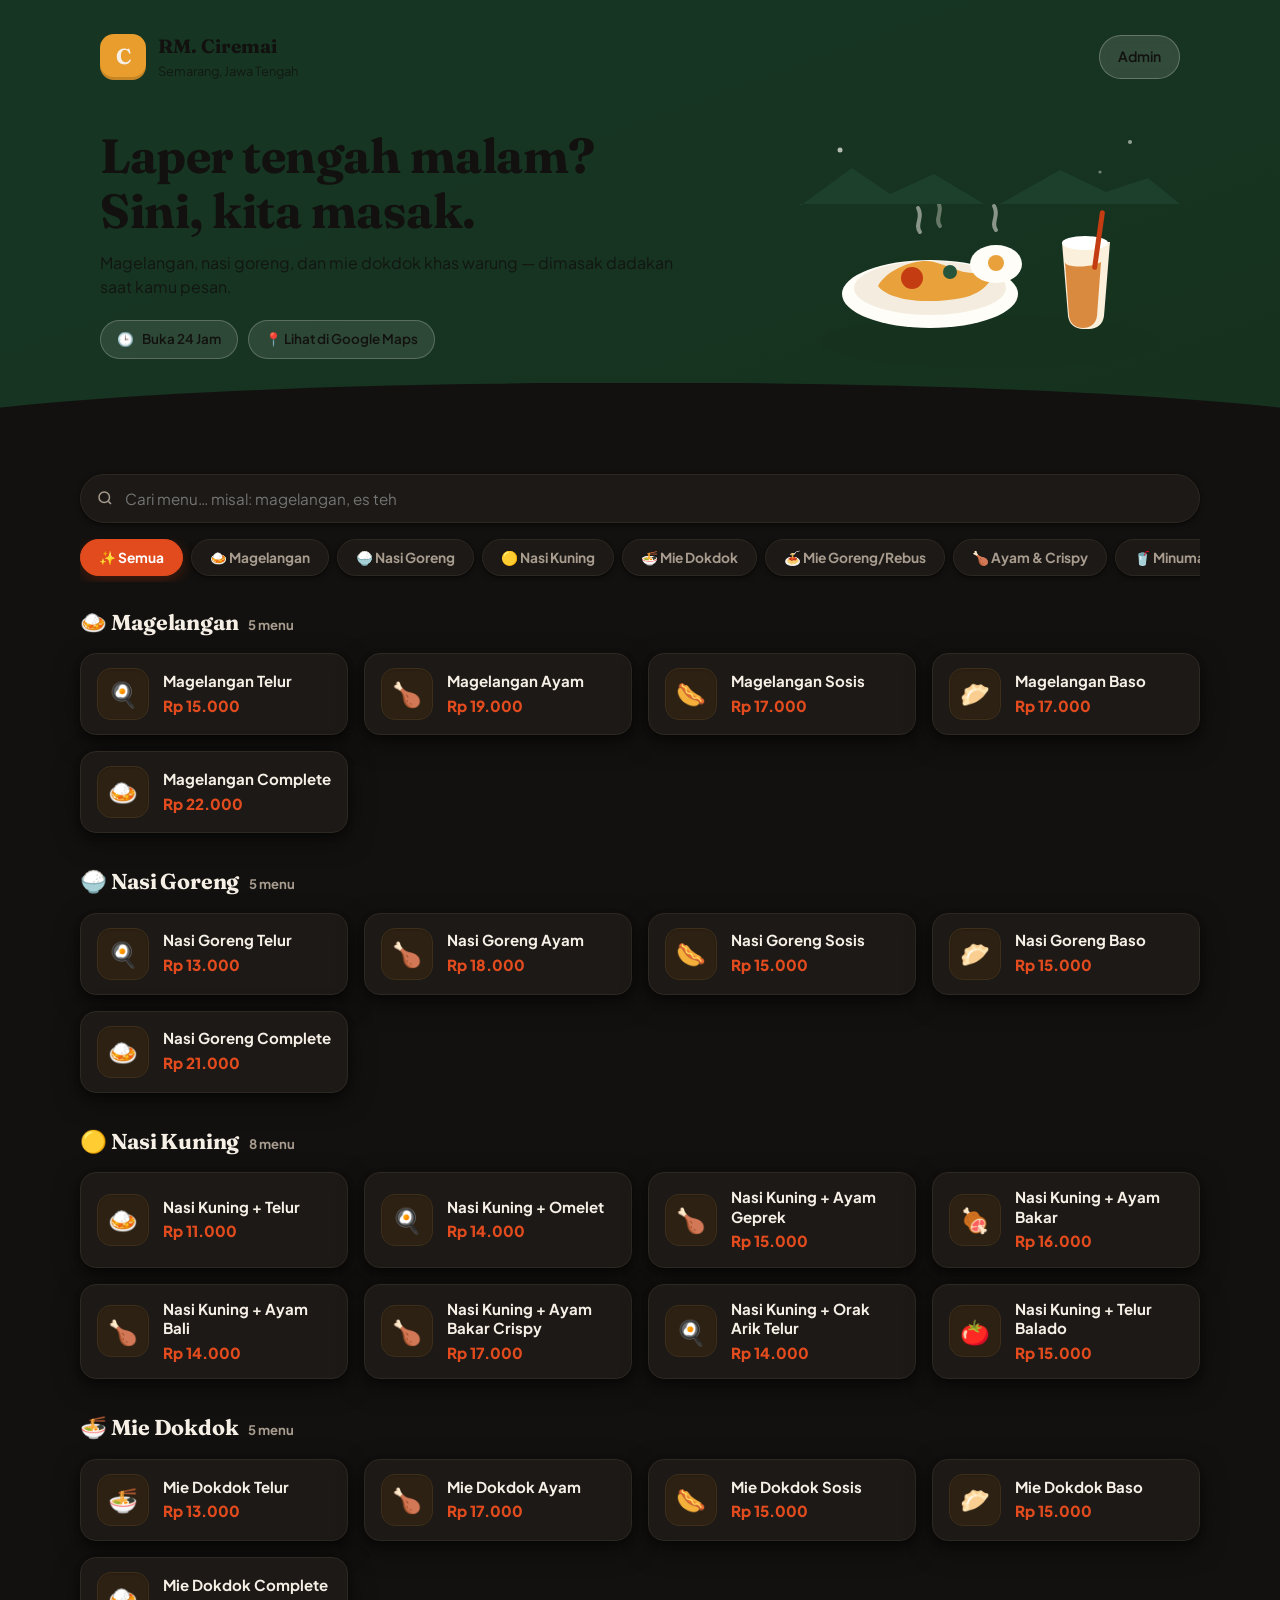
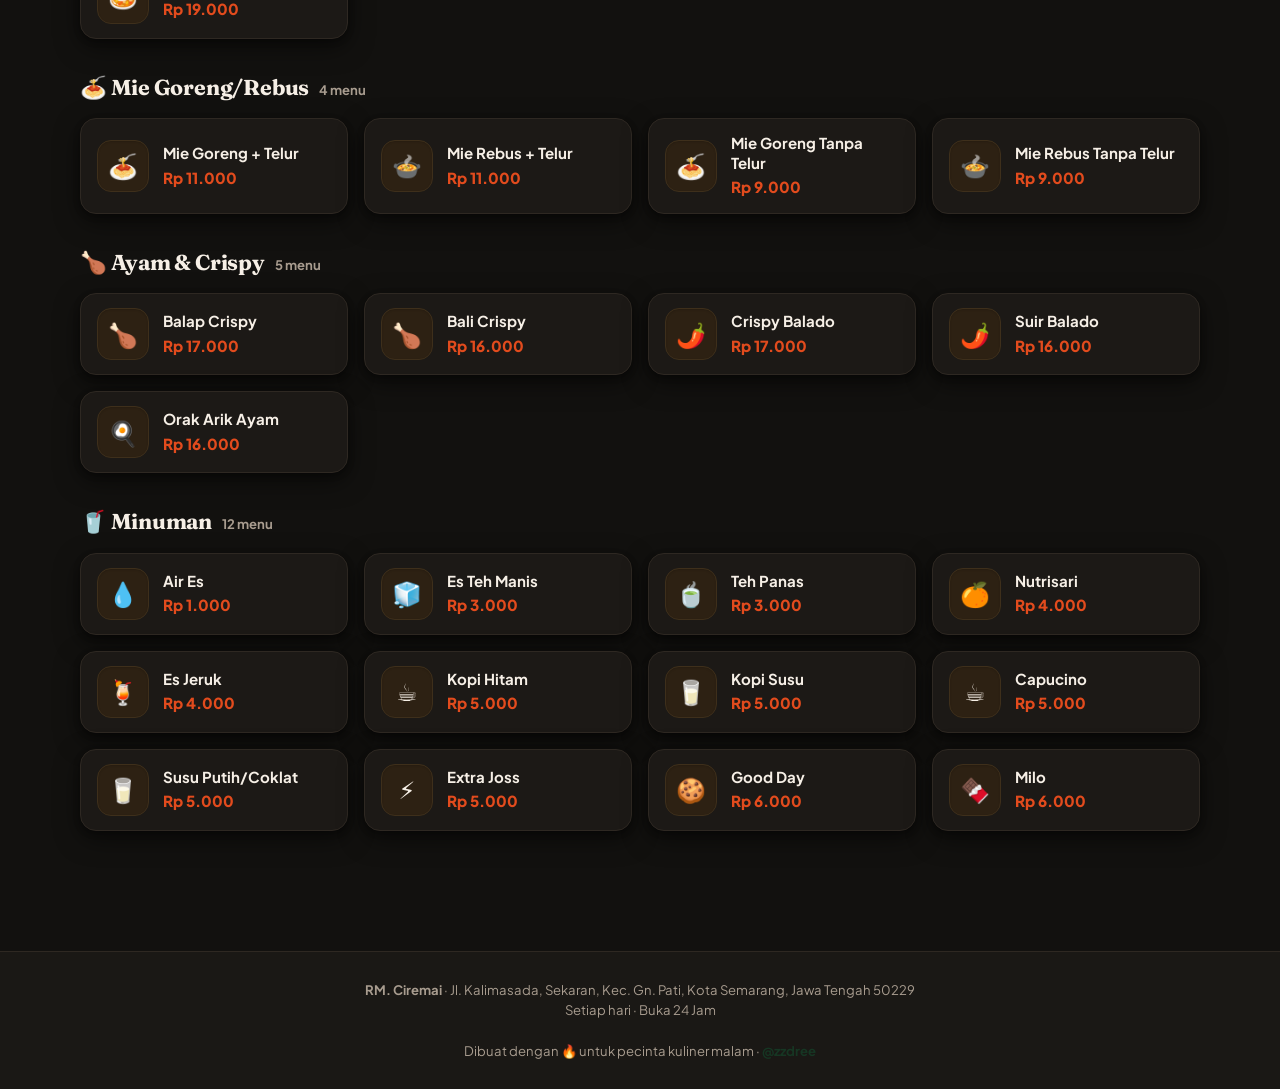
==== commit e25c576c: "feat(pos): update UI dark mode, autorefresh pesanan, kategori POS, dan penyederhanaan antarmuka" ====
--- a/index.html
+++ b/index.html
@@ -102,13 +102,12 @@
             <div class="brand-sub" id="brandKota">Semarang, Jawa Tengah</div>
           </div>
         </div>
-        <a class="kasir-link" href="admin.html" aria-label="Buka Dashboard Admin dan Kasir">⚙️ Admin</a>
+        <a class="kasir-link" href="admin.html" aria-label="Buka Dashboard Admin dan Kasir">Admin</a>
       </nav>
 
       <!-- Hero Content -->
       <div class="hero-inner">
         <div class="hero-copy">
-          <div class="meja-badge" id="mejaBadge" hidden aria-live="polite">🪑 Meja <span id="mejaNo"></span></div>
           <h1>Laper tengah malam? Sini, kita masak.</h1>
           <p>Magelangan, nasi goreng, dan mie dokdok khas warung — dimasak dadakan saat kamu pesan.</p>
           <div class="hero-meta">
@@ -237,7 +236,7 @@
   <!-- ============ FOOTER ============ -->
   <footer class="footer" role="contentinfo">
     <div class="container">
-      <strong id="footNama">RM. Ciremai</strong> · <span id="footAlamat">X93V+8WX, Jl. Kalimasada, Sekaran, Kec. Gn. Pati, Kota Semarang, Jawa Tengah 50229</span><br />
+      <strong id="footNama">RM. Ciremai</strong> · <span id="footAlamat">Jl. Kalimasada, Sekaran, Kec. Gn. Pati, Kota Semarang, Jawa Tengah 50229</span><br />
       <span id="footJam">Setiap hari · Buka 24 Jam</span><br /><br />
       Dibuat dengan 🔥 untuk pecinta kuliner malam ·
       <a href="https://github.com/zzdree" target="_blank" rel="noopener noreferrer">@zzdree</a>
--- a/css/style.css
+++ b/css/style.css
@@ -6,29 +6,29 @@
 /* Font dimuat via <link rel="preconnect"> + <link> di <head> (index.html & kasir.html) untuk render lebih cepat */
 
 :root {
-  --cream: #F2ECE1;          /* Canvas background bernuansa krem hangat yang kontras dengan kartu */
-  --cream-2: #E5DCBA;
-  --paper: #FFFFFF;          /* Kartu putih solid (crisp pure white) agar menonjol dari latar */
-  --ink: #1C150E;            /* Teks hitam pekat bertinta untuk legibilitas maksimal */
-  --ink-soft: #5C4F44;       /* Teks sekunder yang tetap tajam terbaca (rasio kontras WCAG AAA) */
-  --line: #DCD0BD;           /* Garis batas kartu tegas dan presisi */
-  --line-strong: #C4B49C;
-
-  --red: #B83208;            /* Merah cabai pekat bertenaga */
-  --red-dark: #8F2404;
-  --red-soft: #FDECE5;
-
-  --green: #204B33;          /* Hijau Ciremai solid */
-  --green-soft: #E1EBE4;
-
-  --gold: #D9881A;           /* Emas rempah kontras tinggi */
-  --gold-soft: #FDF3E1;
+  --cream: #12110F;          /* Canvas background bernuansa charcoal hangat malam */
+  --cream-2: #1A1815;
+  --paper: #1C1916;          /* Kartu & panel gelap solid yang kontras dan bersih */
+  --ink: #F6EFE6;            /* Teks gading terang bertinta tajam (kontras tinggi WCAG AAA) */
+  --ink-soft: #A89C8F;       /* Teks sekunder hangat yang mudah dibaca */
+  --line: #2E2822;           /* Garis batas kartu tegas */
+  --line-strong: #443C33;
+
+  --red: #E24B1D;            /* Merah cabai bara menyala */
+  --red-dark: #B83208;
+  --red-soft: #2D1812;
+
+  --green: #163623;          /* Hijau Ciremai malam */
+  --green-soft: #122519;
+
+  --gold: #E89D2C;           /* Emas rempah kontras tinggi */
+  --gold-soft: #2D2113;
 
   --radius: 16px;
   --radius-sm: 10px;
-  --shadow-sm: 0 1px 3px rgba(28,21,14,.06), 0 2px 6px rgba(28,21,14,.04);
-  --shadow: 0 2px 4px rgba(28,21,14,.04), 0 8px 20px -4px rgba(28,21,14,.12);
-  --shadow-lg: 0 12px 28px -6px rgba(28,21,14,.16), 0 4px 12px -2px rgba(28,21,14,.06);
+  --shadow-sm: 0 1px 3px rgba(0,0,0,.4), 0 2px 6px rgba(0,0,0,.3);
+  --shadow: 0 2px 6px rgba(0,0,0,.3), 0 8px 24px rgba(0,0,0,.5);
+  --shadow-lg: 0 12px 32px rgba(0,0,0,.6), 0 4px 16px rgba(0,0,0,.4);
 
   --font-display: 'Fraunces', Georgia, serif;
   --font-body: 'Plus Jakarta Sans', system-ui, sans-serif;
@@ -56,7 +56,7 @@
 }
 
 body.pos-body {
-  background: #F6F0E6;
+  background: var(--cream);
 }
 
 button { font-family: inherit; cursor: pointer; border: none; background: none; }
@@ -272,17 +272,17 @@
   width: 52px; height: 52px;
   border-radius: 14px;
   background: var(--gold-soft);
-  border: 1px solid #FCE4BA;
+  border: 1px solid #3E2F1B;
   display: grid; place-items: center;
   font-size: 1.5rem;
-  box-shadow: inset 0 1px 2px rgba(0,0,0,.04);
+  box-shadow: inset 0 1px 2px rgba(0,0,0,.15);
 }
 .card-body { min-width: 0; flex: 1; }
 .card-name { font-weight: 700; font-size: .94rem; line-height: 1.3; color: var(--ink); }
 .card-price { color: var(--red); font-weight: 800; font-size: .95rem; margin-top: 3px; }
 
-.card.soldout { cursor: not-allowed; opacity: .55; background: #F8F5EE; }
-.card.soldout .card-emoji { filter: grayscale(1); background: #EAE3D5; border-color: #D8CEBD; }
+.card.soldout { cursor: not-allowed; opacity: .55; background: #161412; }
+.card.soldout .card-emoji { filter: grayscale(1); background: #1F1C18; border-color: #2E2822; }
 .soldout-tag {
   display: inline-block;
   margin-top: 4px;
@@ -516,26 +516,50 @@
 .topbar {
   position: sticky; top: 0; z-index: 40;
   background: var(--green); color: var(--cream);
-  box-shadow: 0 2px 12px rgba(42,33,26,.15);
+  box-shadow: 0 2px 12px rgba(0,0,0,.4);
 }
 .topbar-inner {
-  display: flex; align-items: center; justify-content: space-between; gap: 14px;
+  display: flex; align-items: center; justify-content: space-between; gap: 16px;
   padding: 12px 20px;
 }
-.topbar-brand { display: flex; align-items: center; gap: 10px; font-family: var(--font-display); font-weight: 700; }
+.topbar-right {
+  display: flex; align-items: center; gap: 12px;
+  flex-shrink: 0;
+}
+.topbar-brand { display: flex; align-items: center; gap: 10px; font-family: var(--font-display); font-weight: 700; flex-shrink: 0; }
 .topbar-brand .brand-badge { width: 36px; height: 36px; font-size: 1rem; border-radius: 11px; }
 .topbar-actions { display: flex; gap: 8px; flex-wrap: nowrap; overflow-x: auto; scrollbar-width: none; -webkit-overflow-scrolling: touch; }
 .topbar-actions::-webkit-scrollbar { display: none; }
 .tab-btn {
   padding: 9px 16px; border-radius: 999px;
-  background: rgba(251,247,239,.12);
-  border: 1px solid rgba(251,247,239,.22);
-  color: var(--cream); font-weight: 600; font-size: .84rem;
+  background: rgba(251,247,239,.1);
+  border: 1px solid rgba(251,247,239,.18);
+  color: var(--ink); font-weight: 600; font-size: .84rem;
   transition: background .2s ease;
   flex-shrink: 0;
 }
-.tab-btn:hover { background: rgba(251,247,239,.22); }
-.tab-btn.active { background: var(--gold); border-color: var(--gold); color: var(--ink); }
+.tab-btn:hover { background: rgba(251,247,239,.2); }
+.tab-btn.active { background: var(--gold); border-color: var(--gold); color: #12110F; }
+
+.btn-topbar-logout {
+  display: inline-flex; align-items: center; gap: 6px;
+  padding: 8px 16px; border-radius: 999px;
+  background: #B83208;
+  border: 1.5px solid rgba(255,255,255,.25);
+  color: #FFFFFF; font-weight: 700; font-size: .84rem;
+  cursor: pointer; box-shadow: 0 2px 8px rgba(0,0,0,.35);
+  transition: all .2s cubic-bezier(.2,.8,.2,1);
+  flex-shrink: 0;
+}
+.btn-topbar-logout:hover {
+  background: #9A2805;
+  border-color: #FFFFFF;
+  transform: translateY(-1px);
+  box-shadow: 0 4px 12px rgba(184,50,8,.45);
+}
+.btn-topbar-logout:active {
+  transform: translateY(0);
+}
 
 .pos-layout {
   display: grid; grid-template-columns: 1fr;
@@ -617,7 +641,7 @@
 
 /* Kotak Perhitungan Terintegrasi */
 .pos-calc-card {
-  background: #FAF6EE;
+  background: #161411;
   border: 1.5px solid var(--line);
   border-radius: 14px;
   padding: 16px;
@@ -662,7 +686,7 @@
 }
 .curr-tag {
   padding: 7px 10px;
-  background: var(--cream);
+  background: var(--cream-2);
   color: var(--ink-soft);
   font-size: .78rem;
   font-weight: 800;
@@ -692,11 +716,11 @@
 
 .total-highlight {
   padding: 12px 14px;
-  background: var(--paper);
-  border: 1.5px solid #E5D5BC;
+  background: #1B1814;
+  border: 1.5px solid #3E2F1B;
   border-radius: 10px;
   margin-top: 4px;
-  box-shadow: inset 0 1px 2px rgba(0,0,0,.03);
+  box-shadow: inset 0 1px 2px rgba(0,0,0,.2);
 }
 .total-label {
   font-size: .8rem;
@@ -749,7 +773,7 @@
   gap: 6px;
   padding: 10px 12px;
   border-radius: 10px;
-  background: var(--paper);
+  background: var(--cream-2);
   border: 1.5px solid var(--line);
   font-size: .86rem;
   font-weight: 700;
@@ -765,7 +789,7 @@
   background: var(--green);
   border-color: var(--green);
   color: #FFFFFF;
-  box-shadow: 0 4px 10px rgba(32,75,51,.25);
+  box-shadow: 0 4px 10px rgba(0,0,0,.4);
 }
 
 .pay-input-block {
@@ -829,26 +853,26 @@
   transition: all .2s ease;
 }
 .change-line-card.ok, .change-line.ok {
-  background: #EAF5EE;
-  border: 1.5px solid #BCE3C8;
-  color: var(--green);
+  background: #122519;
+  border: 1.5px solid #1C462C;
+  color: #4ADE80;
 }
 .change-line-card.ok .change-val, .change-line.ok .change-val {
   font-family: var(--font-display);
   font-size: 1.25rem;
   font-weight: 800;
-  color: var(--green);
+  color: #4ADE80;
 }
 .change-line-card.bad, .change-line.bad {
-  background: #FDF0ED;
-  border: 1.5px solid #F8C8BD;
-  color: var(--red);
+  background: #2D1812;
+  border: 1.5px solid #522218;
+  color: #F87171;
 }
 .change-line-card.bad .change-val, .change-line.bad .change-val {
   font-family: var(--font-display);
   font-size: 1.25rem;
   font-weight: 800;
-  color: var(--red);
+  color: #F87171;
 }
 
 .piutang-card {
@@ -856,14 +880,14 @@
   align-items: center;
   gap: 10px;
   padding: 11px 14px;
-  background: #FFF8E7;
-  border: 1.5px dashed #F2CD80;
+  background: #231C13;
+  border: 1.5px dashed #4D381B;
   border-radius: 10px;
   cursor: pointer;
   transition: background .2s ease;
 }
 .piutang-card:hover {
-  background: #FFF3D6;
+  background: #2D2214;
 }
 .piutang-card input {
   width: 18px; height: 18px;
@@ -872,7 +896,7 @@
 }
 .piutang-text {
   font-size: .84rem;
-  color: #7A4E08;
+  color: #FBBF24;
 }
 
 .btn-checkout-pos {
@@ -951,74 +975,6 @@
   display: grid; place-items: center;
 }
 .best-list .qty { margin-left: auto; font-weight: 700; color: var(--ink-soft); font-size: .8rem; }
-
-/* Toggle habis */
-.menu-manage-row {
-  display: flex; align-items: center; gap: 12px;
-  padding: 12px 16px;
-  border-bottom: 1.5px dashed var(--line);
-}
-.menu-manage-row:last-child { border-bottom: none; }
-.mm-name { flex: 1; font-weight: 600; font-size: .9rem; }
-.mm-price { font-size: .8rem; color: var(--ink-soft); }
-
-.toggle {
-  position: relative; width: 46px; height: 26px; flex-shrink: 0;
-  border-radius: 999px;
-  background: var(--green);
-  transition: background .2s ease;
-  border: none;
-  font-size: 0; color: transparent; overflow: hidden;
-}
-.toggle::after {
-  content: '';
-  position: absolute; top: 3px; left: 3px;
-  width: 20px; height: 20px; border-radius: 50%;
-  background: #fff;
-  transition: transform .2s cubic-bezier(.2,.8,.2,1);
-  box-shadow: 0 1px 3px rgba(0,0,0,.25);
-}
-.toggle.habis { background: #B9AC99; }
-.toggle.habis::after { transform: translateX(20px); }
-
-/* ============ QR CODE MEJA ============ */
-.qr-grid {
-  display: grid;
-  grid-template-columns: repeat(auto-fill, minmax(180px, 1fr));
-  gap: 16px;
-  padding: 18px;
-}
-.qr-card {
-  text-align: center;
-  padding: 16px 12px;
-  border: 1.5px solid var(--line);
-  border-radius: var(--radius-sm);
-  background: var(--paper);
-  box-shadow: var(--shadow-sm);
-  transition: transform .2s cubic-bezier(.2,.8,.2,1), box-shadow .2s ease;
-}
-.qr-card:hover {
-  transform: translateY(-2px);
-  box-shadow: var(--shadow);
-}
-.qr-card img {
-  width: 120px;
-  height: 120px;
-  margin: 0 auto 10px;
-  border-radius: 8px;
-}
-.qr-card .qr-no {
-  font-family: var(--font-display);
-  font-weight: 700;
-  font-size: 1.05rem;
-  color: var(--ink);
-}
-.qr-card .qr-url {
-  font-size: .68rem;
-  color: var(--ink-soft);
-  word-break: break-all;
-  margin-top: 4px;
-}
 
 /* ============ STRUK (thermal receipt) ============ */
 .receipt-wrap {
@@ -1196,12 +1152,12 @@
   line-height: 1;
 }
 .order-card {
-  background: #fff;
+  background: var(--paper);
   border: 1.5px solid var(--line);
   border-radius: 18px;
   padding: 16px 18px;
   margin-bottom: 14px;
-  box-shadow: 0 6px 18px rgba(60,20,10,.06);
+  box-shadow: 0 6px 18px rgba(0,0,0,.4);
   animation: pop .25s ease;
 }
 .oc-head {
@@ -1210,17 +1166,17 @@
   align-items: flex-start;
   gap: 10px;
 }
-.oc-name { font-weight: 800; font-size: 1.05rem; }
+.oc-name { font-weight: 800; font-size: 1.05rem; color: var(--ink); }
 .oc-meta { color: var(--ink-soft); font-size: .85rem; margin-top: 2px; }
 .oc-items { margin: 12px 0 6px; display: grid; gap: 4px; }
 .oc-item { display: flex; justify-content: space-between; font-size: .92rem; }
 .oc-note {
-  background: #fff7ed;
-  border-left: 3px solid var(--orange);
+  background: #251B12;
+  border-left: 3px solid var(--gold);
   padding: 6px 10px;
   border-radius: 8px;
   font-size: .85rem;
-  color: #9a3412;
+  color: #FBBF24;
   margin-bottom: 8px;
 }
 .oc-foot {
@@ -1238,78 +1194,138 @@
   border-radius: 999px;
   white-space: nowrap;
 }
-.status-tag.edit { background: #fff3cd; color: #8a6d00; }
-.status-tag.new { background: #fef3c7; color: #92400e; }
-.status-tag.on { background: #dbeafe; color: #1e40af; }
-
-.order-ctx {
-  background: #fff7ed;
-  border: 1px solid #fed7aa;
+.status-tag.edit { background: #2D2614; color: #FCD34D; border: 1px solid #4D401B; }
+.status-tag.new { background: #2D2214; color: #F6B84A; border: 1px solid #4D381B; }
+.status-tag.on { background: #12263A; color: #70B4FC; border: 1px solid #1C3C5C; }
+
+.order-ctx, .order-context {
+  background: #251B12;
+  border: 1px solid #4D3018;
   border-radius: 12px;
   padding: 10px 12px;
   font-size: .88rem;
-  color: #9a3412;
+  color: #FBBF24;
   margin-bottom: 10px;
 }
-}
-
-/* Print: Struk PDF & QR Code Meja */
+
+/* ============ PRINT STYLESHEET (FULL A4 - 1 HALAMAN) ============ */
 @media print {
-  @page { margin: 8mm; }
-  body { background: #fff !important; color: #000 !important; }
-  .topbar, .tab-btn, .toast, .lock-screen, #btnPrintQr, #btnPrintReceipt, #btnDoneReceipt, #btnCloseReceipt, #btnCloseConfirm, #btnCancelConfirm, #btnProceedPay, #btnClearPos, .modal-close {
+  @page {
+    size: A4 portrait;
+    margin: 12mm 15mm;
+  }
+  *, *::before, *::after {
+    box-sizing: border-box !important;
+    text-shadow: none !important;
+  }
+  html, body {
+    background: #FFFFFF !important;
+    color: #000000 !important;
+    width: 100% !important;
+    height: auto !important;
+    min-height: 0 !important;
+    margin: 0 !important;
+    padding: 0 !important;
+    overflow: visible !important;
+    font-size: 11pt !important;
+  }
+
+  /* Sembunyikan semua elemen navigasi, panel antarmuka, tombol, dan lock screen */
+  .topbar,
+  .pos-layout,
+  .view,
+  .tab-btn,
+  .toast,
+  .lock-screen,
+  .modal-head,
+  .modal-close,
+  .modal-close2,
+  #btnPrintReceipt,
+  #btnDoneReceipt,
+  #btnCsv,
+  #confirmModal,
+  #kembalianMsg,
+  .cart-bar,
+  .hero,
+  .footer {
     display: none !important;
-  }
-
-  /* Jika modal struk sedang terbuka -> cetak struk saja */
-  body:has(#receiptModal.open) .pos-layout,
-  body:has(#receiptModal.open) .view,
-  body:has(#receiptModal.open) #confirmModal {
-    display: none !important;
-  }
-  body:has(#receiptModal.open) #receiptModal {
+    height: 0 !important;
+    margin: 0 !important;
+    padding: 0 !important;
+  }
+
+  /* Modal struk diposisikan statis & mengisi halaman dengan proporsional */
+  #receiptModal {
     position: static !important;
     display: block !important;
     background: transparent !important;
     padding: 0 !important;
-  }
-  body:has(#receiptModal.open) #receiptModal .modal {
+    margin: 0 !important;
+    width: 100% !important;
+    max-width: 100% !important;
+    border: none !important;
+    box-shadow: none !important;
+    overflow: visible !important;
+  }
+  #receiptModal .modal {
     box-shadow: none !important;
     border: none !important;
     padding: 0 !important;
+    margin: 0 auto !important;
     max-width: 100% !important;
-  }
-  body:has(#receiptModal.open) #receiptModal .modal-head,
-  body:has(#receiptModal.open) #kembalianMsg {
-    display: none !important;
-  }
-
-  /* Jika tab QR meja aktif -> cetak lembar QR meja */
-  body:has(#view-qr.active) .pos-layout,
-  body:has(#view-qr.active) #receiptModal,
-  body:has(#view-qr.active) #confirmModal {
-    display: none !important;
-  }
-  body:has(#view-qr.active) #view-qr {
-    display: block !important;
+    width: 100% !important;
+    background: transparent !important;
+  }
+  .receipt-wrap {
     padding: 0 !important;
-    max-width: 100% !important;
-  }
-  body:has(#view-qr.active) #view-qr .panel {
-    border: none !important;
+    margin: 0 auto !important;
+    display: flex !important;
+    justify-content: center !important;
+    width: 100% !important;
+  }
+  .receipt {
+    width: 100% !important;
+    max-width: 620px !important;
+    margin: 0 auto !important;
+    padding: 30px 36px !important;
+    border: 2px solid #000000 !important;
+    border-radius: 12px !important;
     box-shadow: none !important;
-    padding: 0 !important;
-  }
-  .qr-grid {
-    display: grid !important;
-    grid-template-columns: repeat(2, 1fr) !important;
-    gap: 16px !important;
-  }
-  .qr-card {
     page-break-inside: avoid !important;
     break-inside: avoid !important;
-    border: 1.5px solid #000 !important;
-    box-shadow: none !important;
+    font-family: ui-monospace, 'Consolas', 'Courier New', monospace !important;
+    font-size: 11pt !important;
+    line-height: 1.6 !important;
+    color: #000000 !important;
+    background: #FFFFFF !important;
+  }
+  .receipt::before,
+  .receipt::after {
+    display: none !important;
+  }
+  .r-center {
+    text-align: center !important;
+  }
+  .r-bold {
+    font-weight: 800 !important;
+  }
+  .r-line {
+    border-top: 1.5px dashed #000000 !important;
+    margin: 12px 0 !important;
+  }
+  .r-row {
+    display: flex !important;
+    justify-content: space-between !important;
+    gap: 16px !important;
+    font-size: 11pt !important;
+    padding: 2px 0 !important;
+  }
+  .r-row span:first-child {
+    font-weight: 600 !important;
+  }
+  .r-small {
+    font-size: 9.5pt !important;
+    color: #222222 !important;
   }
 }
 
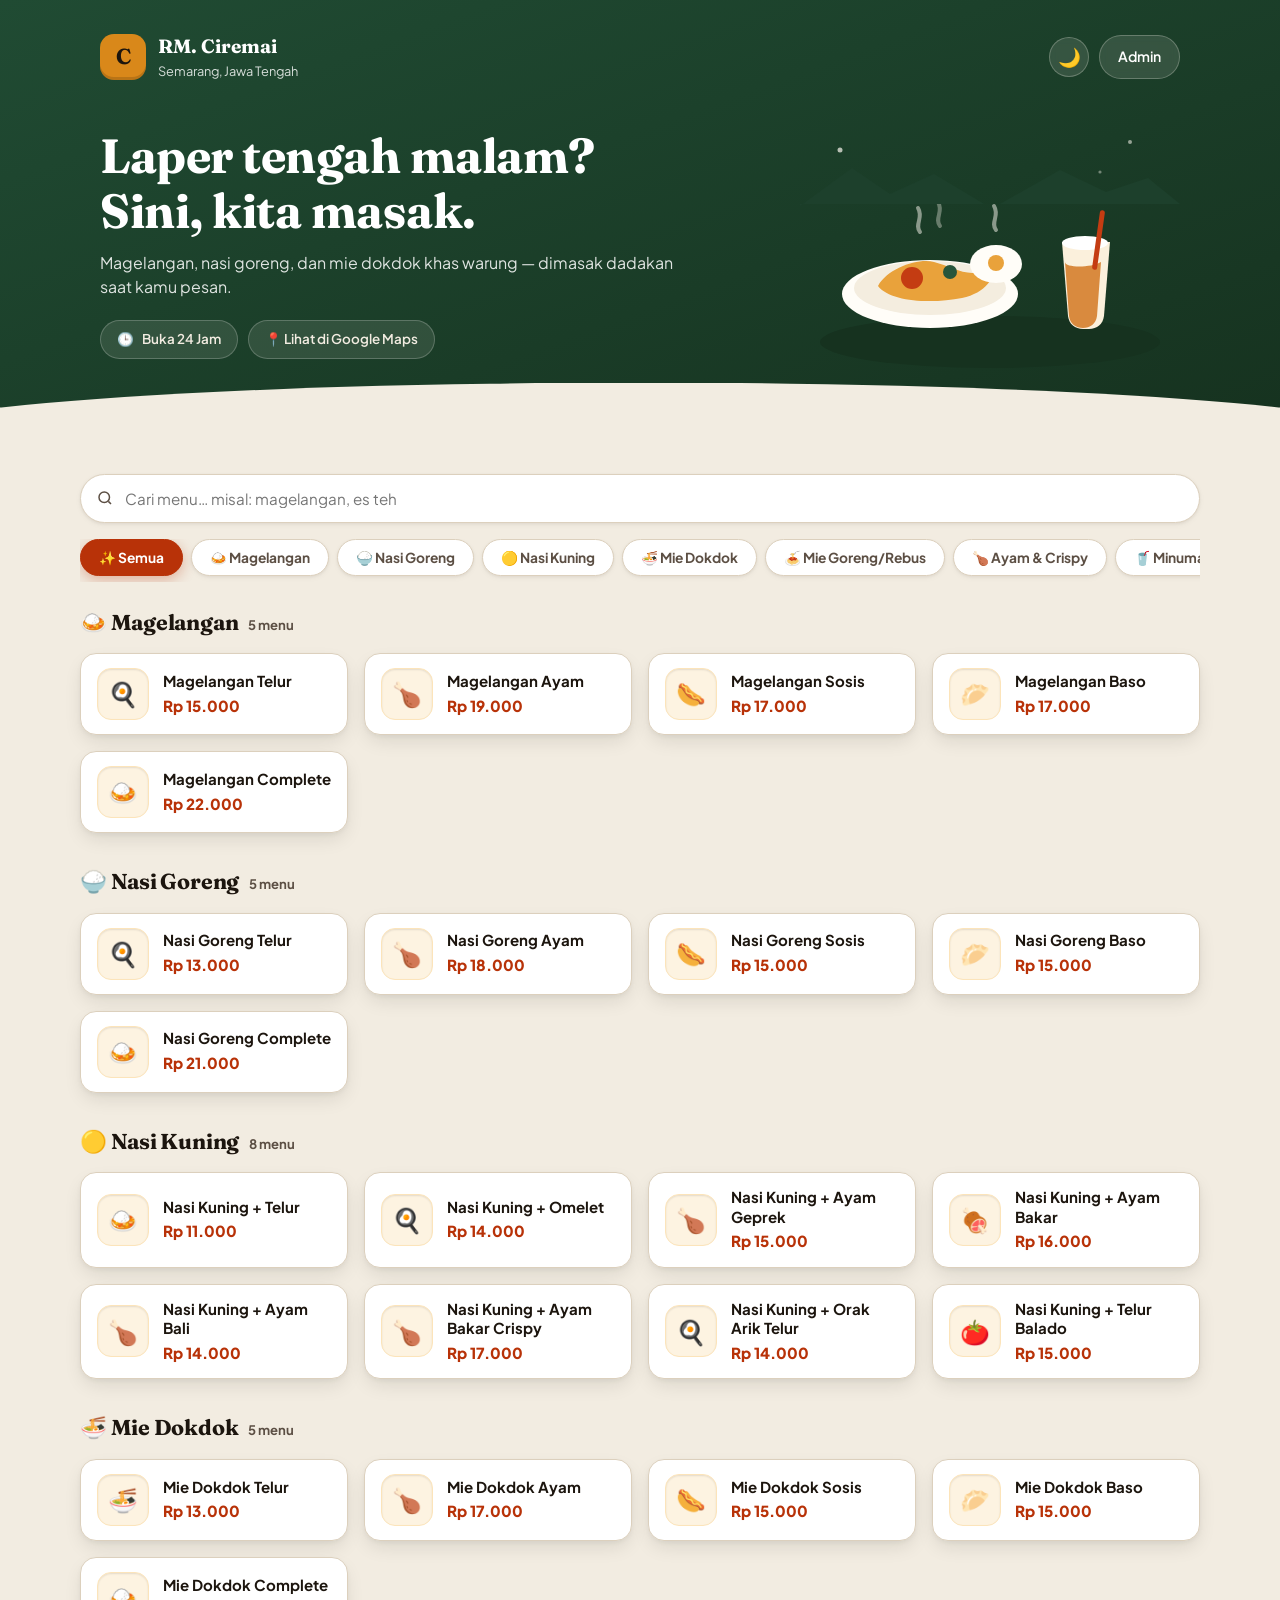
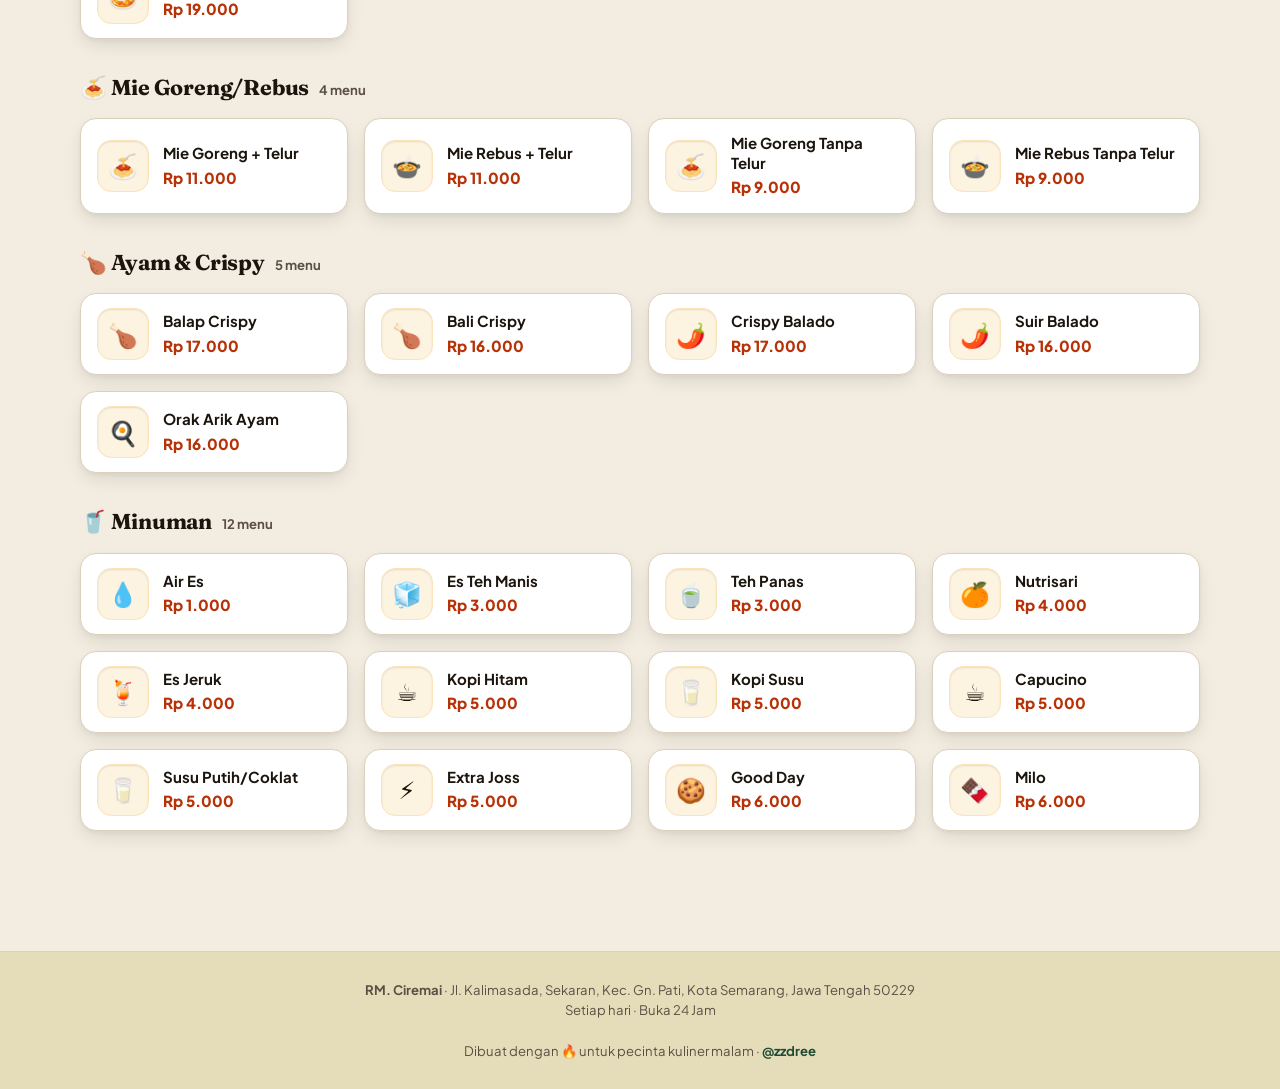
==== commit a5eb827f: "feat: support dual mode (Dark & Light) dengan toggle button, icon-only logout, dan pembaruan PRD & D" ====
--- a/index.html
+++ b/index.html
@@ -6,6 +6,18 @@
   <title>RM. Ciremai Semarang — Menu & Pemesanan Online Real-Time</title>
   <meta name="description" content="Pesan Magelangan, Nasi Goreng, dan Mie Dokdok khas RM. Ciremai UNNES Sekaran Semarang. Buka 24 jam, pesan mandiri dari meja via QR, otomatis terhubung ke kasir." />
   <meta name="theme-color" content="#204B33" />
+  <script>
+    (function() {
+      try {
+        const saved = localStorage.getItem('ciremai_theme');
+        if (saved) {
+          document.documentElement.setAttribute('data-theme', saved);
+        } else if (window.matchMedia && window.matchMedia('(prefers-color-scheme: dark)').matches) {
+          document.documentElement.setAttribute('data-theme', 'dark');
+        }
+      } catch(e) {}
+    })();
+  </script>
   <link rel="canonical" href="https://zzdree.github.io/ciremai-cashier/order" />
 
   <!-- Open Graph / Facebook / WhatsApp -->
@@ -102,7 +114,12 @@
             <div class="brand-sub" id="brandKota">Semarang, Jawa Tengah</div>
           </div>
         </div>
-        <a class="kasir-link" href="admin.html" aria-label="Buka Dashboard Admin dan Kasir">Admin</a>
+        <div class="nav-actions">
+          <button id="btnThemeToggle" class="theme-toggle-btn" aria-label="Ganti Mode Gelap atau Terang" title="Ganti Mode Gelap / Terang">
+            <span class="theme-icon">🌙</span>
+          </button>
+          <a class="kasir-link" href="admin.html" aria-label="Buka Dashboard Admin dan Kasir">Admin</a>
+        </div>
       </nav>
 
       <!-- Hero Content -->
--- a/css/style.css
+++ b/css/style.css
@@ -5,7 +5,71 @@
 
 /* Font dimuat via <link rel="preconnect"> + <link> di <head> (index.html & kasir.html) untuk render lebih cepat */
 
-:root {
+:root, [data-theme="light"] {
+  --cream: #F2ECE1;          /* Canvas background bernuansa krem hangat */
+  --cream-2: #E5DCBA;
+  --paper: #FFFFFF;          /* Kartu & panel putih bersih solid */
+  --ink: #1C150E;            /* Teks hitam pekat bertinta untuk legibilitas maksimal */
+  --ink-soft: #5C4F44;       /* Teks sekunder tajam terbaca (rasio kontras WCAG AAA) */
+  --line: #DCD0BD;           /* Garis batas kartu tegas dan presisi */
+  --line-strong: #C4B49C;
+
+  --red: #B83208;            /* Merah cabai pekat bertenaga */
+  --red-dark: #8F2404;
+  --red-soft: #FDECE5;
+
+  --green: #204B33;          /* Hijau Ciremai solid */
+  --green-soft: #E1EBE4;
+
+  --gold: #D9881A;           /* Emas rempah kontras tinggi */
+  --gold-soft: #FDF3E1;
+
+  --radius: 16px;
+  --radius-sm: 10px;
+  --shadow-sm: 0 1px 3px rgba(28,21,14,.06), 0 2px 6px rgba(28,21,14,.04);
+  --shadow: 0 2px 4px rgba(28,21,14,.04), 0 8px 20px -4px rgba(28,21,14,.12);
+  --shadow-lg: 0 12px 28px -6px rgba(28,21,14,.16), 0 4px 12px -2px rgba(28,21,14,.06);
+
+  --font-display: 'Fraunces', Georgia, serif;
+  --font-body: 'Plus Jakarta Sans', system-ui, sans-serif;
+
+  /* Theme-specific tokens */
+  --card-soldout-bg: #F8F5EE;
+  --card-soldout-emoji-bg: #EAE3D5;
+  --card-soldout-emoji-border: #D8CEBD;
+  --card-emoji-border: #FCE4BA;
+  --pos-calc-bg: #FAF6EE;
+  --total-highlight-bg: #FFFFFF;
+  --total-highlight-border: #E5D5BC;
+  --metode-btn-bg: #FFFFFF;
+  --change-ok-bg: #EAF5EE;
+  --change-ok-border: #BCE3C8;
+  --change-ok-color: #204B33;
+  --change-bad-bg: #FDF0ED;
+  --change-bad-border: #F8C8BD;
+  --change-bad-color: #B83208;
+  --piutang-bg: #FFF8E7;
+  --piutang-border: #F2CD80;
+  --piutang-text: #7A4E08;
+  --footer-bg: #E5DCBA;
+  --lock-bg: linear-gradient(135deg, #1C150E 0%, #204B33 100%);
+  --order-card-shadow: 0 6px 18px rgba(60,20,10,.06);
+  --note-bg: #FFF7ED;
+  --note-text: #9A3412;
+  --tag-edit-bg: #FFF3CD;
+  --tag-edit-color: #8A6D00;
+  --tag-edit-border: transparent;
+  --tag-new-bg: #FEF3C7;
+  --tag-new-color: #92400E;
+  --tag-new-border: transparent;
+  --tag-on-bg: #DBEAFE;
+  --tag-on-color: #1E40AF;
+  --tag-on-border: transparent;
+  --hero-bg: linear-gradient(160deg, var(--green) 0%, #16321F 100%);
+  --topbar-bg: var(--green);
+}
+
+[data-theme="dark"] {
   --cream: #12110F;          /* Canvas background bernuansa charcoal hangat malam */
   --cream-2: #1A1815;
   --paper: #1C1916;          /* Kartu & panel gelap solid yang kontras dan bersih */
@@ -24,14 +88,44 @@
   --gold: #E89D2C;           /* Emas rempah kontras tinggi */
   --gold-soft: #2D2113;
 
-  --radius: 16px;
-  --radius-sm: 10px;
   --shadow-sm: 0 1px 3px rgba(0,0,0,.4), 0 2px 6px rgba(0,0,0,.3);
   --shadow: 0 2px 6px rgba(0,0,0,.3), 0 8px 24px rgba(0,0,0,.5);
   --shadow-lg: 0 12px 32px rgba(0,0,0,.6), 0 4px 16px rgba(0,0,0,.4);
 
-  --font-display: 'Fraunces', Georgia, serif;
-  --font-body: 'Plus Jakarta Sans', system-ui, sans-serif;
+  /* Theme-specific tokens override */
+  --card-soldout-bg: #161412;
+  --card-soldout-emoji-bg: #1F1C18;
+  --card-soldout-emoji-border: #2E2822;
+  --card-emoji-border: #3E2F1B;
+  --pos-calc-bg: #161411;
+  --total-highlight-bg: #1B1814;
+  --total-highlight-border: #3E2F1B;
+  --metode-btn-bg: #1A1815;
+  --change-ok-bg: #122519;
+  --change-ok-border: #1C462C;
+  --change-ok-color: #4ADE80;
+  --change-bad-bg: #2D1812;
+  --change-bad-border: #522218;
+  --change-bad-color: #F87171;
+  --piutang-bg: #231C13;
+  --piutang-border: #4D381B;
+  --piutang-text: #FBBF24;
+  --footer-bg: #0C0B0A;
+  --lock-bg: linear-gradient(135deg, #0D0B0A 0%, #163623 100%);
+  --order-card-shadow: 0 6px 18px rgba(0,0,0,.4);
+  --note-bg: #251B12;
+  --note-text: #FBBF24;
+  --tag-edit-bg: #2D2614;
+  --tag-edit-color: #FCD34D;
+  --tag-edit-border: #4D401B;
+  --tag-new-bg: #2D2214;
+  --tag-new-color: #F6B84A;
+  --tag-new-border: #4D381B;
+  --tag-on-bg: #12263A;
+  --tag-on-color: #70B4FC;
+  --tag-on-border: #1C3C5C;
+  --hero-bg: linear-gradient(160deg, #153422 0%, #0F2217 100%);
+  --topbar-bg: #153422;
 }
 
 * { margin: 0; padding: 0; box-sizing: border-box; }
@@ -49,6 +143,7 @@
   flex-direction: column;
   align-items: center;
   width: 100%;
+  transition: background-color .25s ease, color .25s ease;
 }
 
 body > * {
@@ -85,12 +180,13 @@
 .hero {
   position: relative;
   overflow: hidden;
-  background: linear-gradient(160deg, var(--green) 0%, #16321F 100%);
-  color: var(--cream);
+  background: var(--hero-bg);
+  color: #FFFFFF;
   padding: 32px 0 64px;
   display: flex;
   justify-content: center;
   width: 100%;
+  transition: background .25s ease;
 }
 .hero::after {
   content: '';
@@ -98,6 +194,7 @@
   height: 56px;
   background: var(--cream);
   clip-path: ellipse(60% 100% at 50% 100%);
+  transition: background .25s ease;
 }
 .hero-nav {
   display: flex;
@@ -115,11 +212,44 @@
   background: var(--gold);
   display: grid; place-items: center;
   font-family: var(--font-display); font-weight: 700; font-size: 1.35rem;
-  color: var(--ink);
+  color: #1C150E;
   box-shadow: inset 0 -3px 0 rgba(0,0,0,.15);
 }
-.brand-name { font-family: var(--font-display); font-weight: 700; font-size: 1.2rem; }
-.brand-sub { font-size: .8rem; opacity: .78; }
+.brand-name { font-family: var(--font-display); font-weight: 700; font-size: 1.2rem; color: #FFFFFF; }
+.brand-sub { font-size: .8rem; opacity: .82; color: #FFFFFF; }
+
+.nav-actions {
+  display: flex;
+  align-items: center;
+  gap: 10px;
+  margin-left: auto;
+}
+
+.theme-toggle-btn {
+  display: inline-flex;
+  align-items: center;
+  justify-content: center;
+  width: 40px;
+  height: 40px;
+  border-radius: 50%;
+  background: rgba(251,247,239,.12);
+  border: 1px solid rgba(251,247,239,.25);
+  color: #FFFFFF;
+  font-size: 1.15rem;
+  cursor: pointer;
+  backdrop-filter: blur(4px);
+  transition: all .2s cubic-bezier(.2,.8,.2,1);
+  user-select: none;
+  flex-shrink: 0;
+}
+.theme-toggle-btn:hover {
+  background: rgba(251,247,239,.24);
+  transform: translateY(-2px) scale(1.05);
+  box-shadow: 0 4px 12px rgba(0,0,0,.2);
+}
+.theme-toggle-btn:active {
+  transform: scale(.95);
+}
 
 .kasir-link {
   display: inline-flex; align-items: center; gap: 8px;
@@ -127,12 +257,11 @@
   border-radius: 999px;
   background: rgba(251,247,239,.12);
   border: 1px solid rgba(251,247,239,.25);
-  color: var(--cream);
+  color: #FFFFFF;
   font-weight: 600; font-size: .88rem;
   text-decoration: none;
   backdrop-filter: blur(4px);
   transition: background .2s ease, transform .15s ease, box-shadow .2s ease;
-  margin-left: auto;
 }
 .kasir-link:hover {
   background: rgba(251,247,239,.24);
@@ -272,17 +401,17 @@
   width: 52px; height: 52px;
   border-radius: 14px;
   background: var(--gold-soft);
-  border: 1px solid #3E2F1B;
+  border: 1px solid var(--card-emoji-border);
   display: grid; place-items: center;
   font-size: 1.5rem;
-  box-shadow: inset 0 1px 2px rgba(0,0,0,.15);
+  box-shadow: inset 0 1px 2px rgba(0,0,0,.1);
 }
 .card-body { min-width: 0; flex: 1; }
 .card-name { font-weight: 700; font-size: .94rem; line-height: 1.3; color: var(--ink); }
 .card-price { color: var(--red); font-weight: 800; font-size: .95rem; margin-top: 3px; }
 
-.card.soldout { cursor: not-allowed; opacity: .55; background: #161412; }
-.card.soldout .card-emoji { filter: grayscale(1); background: #1F1C18; border-color: #2E2822; }
+.card.soldout { cursor: not-allowed; opacity: .55; background: var(--card-soldout-bg); }
+.card.soldout .card-emoji { filter: grayscale(1); background: var(--card-soldout-emoji-bg); border-color: var(--card-soldout-emoji-border); }
 .soldout-tag {
   display: inline-block;
   margin-top: 4px;
@@ -515,15 +644,16 @@
 
 .topbar {
   position: sticky; top: 0; z-index: 40;
-  background: var(--green); color: var(--cream);
-  box-shadow: 0 2px 12px rgba(0,0,0,.4);
+  background: var(--topbar-bg); color: #FFFFFF;
+  box-shadow: 0 2px 12px rgba(0,0,0,.3);
+  transition: background .25s ease;
 }
 .topbar-inner {
   display: flex; align-items: center; justify-content: space-between; gap: 16px;
   padding: 12px 20px;
 }
 .topbar-right {
-  display: flex; align-items: center; gap: 12px;
+  display: flex; align-items: center; gap: 10px;
   flex-shrink: 0;
 }
 .topbar-brand { display: flex; align-items: center; gap: 10px; font-family: var(--font-display); font-weight: 700; flex-shrink: 0; }
@@ -534,31 +664,37 @@
   padding: 9px 16px; border-radius: 999px;
   background: rgba(251,247,239,.1);
   border: 1px solid rgba(251,247,239,.18);
-  color: var(--ink); font-weight: 600; font-size: .84rem;
+  color: #FFFFFF; font-weight: 600; font-size: .84rem;
   transition: background .2s ease;
   flex-shrink: 0;
 }
 .tab-btn:hover { background: rgba(251,247,239,.2); }
-.tab-btn.active { background: var(--gold); border-color: var(--gold); color: #12110F; }
+.tab-btn.active { background: var(--gold); border-color: var(--gold); color: #1C150E; }
+
+.topbar-theme-btn {
+  width: 36px;
+  height: 36px;
+  font-size: 1.05rem;
+}
 
 .btn-topbar-logout {
-  display: inline-flex; align-items: center; gap: 6px;
-  padding: 8px 16px; border-radius: 999px;
+  display: inline-flex; align-items: center; justify-content: center;
+  width: 36px; height: 36px; padding: 0; border-radius: 50%;
   background: #B83208;
   border: 1.5px solid rgba(255,255,255,.25);
-  color: #FFFFFF; font-weight: 700; font-size: .84rem;
-  cursor: pointer; box-shadow: 0 2px 8px rgba(0,0,0,.35);
+  color: #FFFFFF;
+  cursor: pointer; box-shadow: 0 2px 8px rgba(0,0,0,.3);
   transition: all .2s cubic-bezier(.2,.8,.2,1);
   flex-shrink: 0;
 }
 .btn-topbar-logout:hover {
   background: #9A2805;
   border-color: #FFFFFF;
-  transform: translateY(-1px);
+  transform: translateY(-1px) scale(1.05);
   box-shadow: 0 4px 12px rgba(184,50,8,.45);
 }
 .btn-topbar-logout:active {
-  transform: translateY(0);
+  transform: scale(.95);
 }
 
 .pos-layout {
@@ -613,7 +749,7 @@
 .btn-clear-pos {
   padding: 6px 14px;
   border-radius: 999px;
-  background: var(--cream);
+  background: var(--cream-2);
   color: var(--ink-soft);
   font-size: .8rem;
   font-weight: 700;
@@ -641,7 +777,7 @@
 
 /* Kotak Perhitungan Terintegrasi */
 .pos-calc-card {
-  background: #161411;
+  background: var(--pos-calc-bg);
   border: 1.5px solid var(--line);
   border-radius: 14px;
   padding: 16px;
@@ -716,11 +852,11 @@
 
 .total-highlight {
   padding: 12px 14px;
-  background: #1B1814;
-  border: 1.5px solid #3E2F1B;
+  background: var(--total-highlight-bg);
+  border: 1.5px solid var(--total-highlight-border);
   border-radius: 10px;
   margin-top: 4px;
-  box-shadow: inset 0 1px 2px rgba(0,0,0,.2);
+  box-shadow: inset 0 1px 2px rgba(0,0,0,.08);
 }
 .total-label {
   font-size: .8rem;
@@ -773,7 +909,7 @@
   gap: 6px;
   padding: 10px 12px;
   border-radius: 10px;
-  background: var(--cream-2);
+  background: var(--metode-btn-bg);
   border: 1.5px solid var(--line);
   font-size: .86rem;
   font-weight: 700;
@@ -789,7 +925,7 @@
   background: var(--green);
   border-color: var(--green);
   color: #FFFFFF;
-  box-shadow: 0 4px 10px rgba(0,0,0,.4);
+  box-shadow: 0 4px 10px rgba(0,0,0,.3);
 }
 
 .pay-input-block {
@@ -853,26 +989,26 @@
   transition: all .2s ease;
 }
 .change-line-card.ok, .change-line.ok {
-  background: #122519;
-  border: 1.5px solid #1C462C;
-  color: #4ADE80;
+  background: var(--change-ok-bg);
+  border: 1.5px solid var(--change-ok-border);
+  color: var(--change-ok-color);
 }
 .change-line-card.ok .change-val, .change-line.ok .change-val {
   font-family: var(--font-display);
   font-size: 1.25rem;
   font-weight: 800;
-  color: #4ADE80;
+  color: var(--change-ok-color);
 }
 .change-line-card.bad, .change-line.bad {
-  background: #2D1812;
-  border: 1.5px solid #522218;
-  color: #F87171;
+  background: var(--change-bad-bg);
+  border: 1.5px solid var(--change-bad-border);
+  color: var(--change-bad-color);
 }
 .change-line-card.bad .change-val, .change-line.bad .change-val {
   font-family: var(--font-display);
   font-size: 1.25rem;
   font-weight: 800;
-  color: #F87171;
+  color: var(--change-bad-color);
 }
 
 .piutang-card {
@@ -880,14 +1016,14 @@
   align-items: center;
   gap: 10px;
   padding: 11px 14px;
-  background: #231C13;
-  border: 1.5px dashed #4D381B;
+  background: var(--piutang-bg);
+  border: 1.5px dashed var(--piutang-border);
   border-radius: 10px;
   cursor: pointer;
   transition: background .2s ease;
 }
 .piutang-card:hover {
-  background: #2D2214;
+  filter: brightness(0.96);
 }
 .piutang-card input {
   width: 18px; height: 18px;
@@ -896,7 +1032,7 @@
 }
 .piutang-text {
   font-size: .84rem;
-  color: #FBBF24;
+  color: var(--piutang-text);
 }
 
 .btn-checkout-pos {
@@ -1157,7 +1293,7 @@
   border-radius: 18px;
   padding: 16px 18px;
   margin-bottom: 14px;
-  box-shadow: 0 6px 18px rgba(0,0,0,.4);
+  box-shadow: var(--order-card-shadow);
   animation: pop .25s ease;
 }
 .oc-head {
@@ -1171,12 +1307,12 @@
 .oc-items { margin: 12px 0 6px; display: grid; gap: 4px; }
 .oc-item { display: flex; justify-content: space-between; font-size: .92rem; }
 .oc-note {
-  background: #251B12;
+  background: var(--note-bg);
   border-left: 3px solid var(--gold);
   padding: 6px 10px;
   border-radius: 8px;
   font-size: .85rem;
-  color: #FBBF24;
+  color: var(--note-text);
   margin-bottom: 8px;
 }
 .oc-foot {
@@ -1194,17 +1330,17 @@
   border-radius: 999px;
   white-space: nowrap;
 }
-.status-tag.edit { background: #2D2614; color: #FCD34D; border: 1px solid #4D401B; }
-.status-tag.new { background: #2D2214; color: #F6B84A; border: 1px solid #4D381B; }
-.status-tag.on { background: #12263A; color: #70B4FC; border: 1px solid #1C3C5C; }
+.status-tag.edit { background: var(--tag-edit-bg); color: var(--tag-edit-color); border: 1px solid var(--tag-edit-border); }
+.status-tag.new { background: var(--tag-new-bg); color: var(--tag-new-color); border: 1px solid var(--tag-new-border); }
+.status-tag.on { background: var(--tag-on-bg); color: var(--tag-on-color); border: 1px solid var(--tag-on-border); }
 
 .order-ctx, .order-context {
-  background: #251B12;
-  border: 1px solid #4D3018;
+  background: var(--note-bg);
+  border: 1px solid var(--line);
   border-radius: 12px;
   padding: 10px 12px;
   font-size: .88rem;
-  color: #FBBF24;
+  color: var(--note-text);
   margin-bottom: 10px;
 }
 
@@ -1333,7 +1469,7 @@
 .lock-screen {
   position: fixed; inset: 0; z-index: 9999;
   display: flex; align-items: center; justify-content: center;
-  background: linear-gradient(135deg, #1C150E 0%, var(--green) 100%);
+  background: var(--lock-bg);
   padding: 20px;
 }
 .lock-screen.hidden { display: none; }
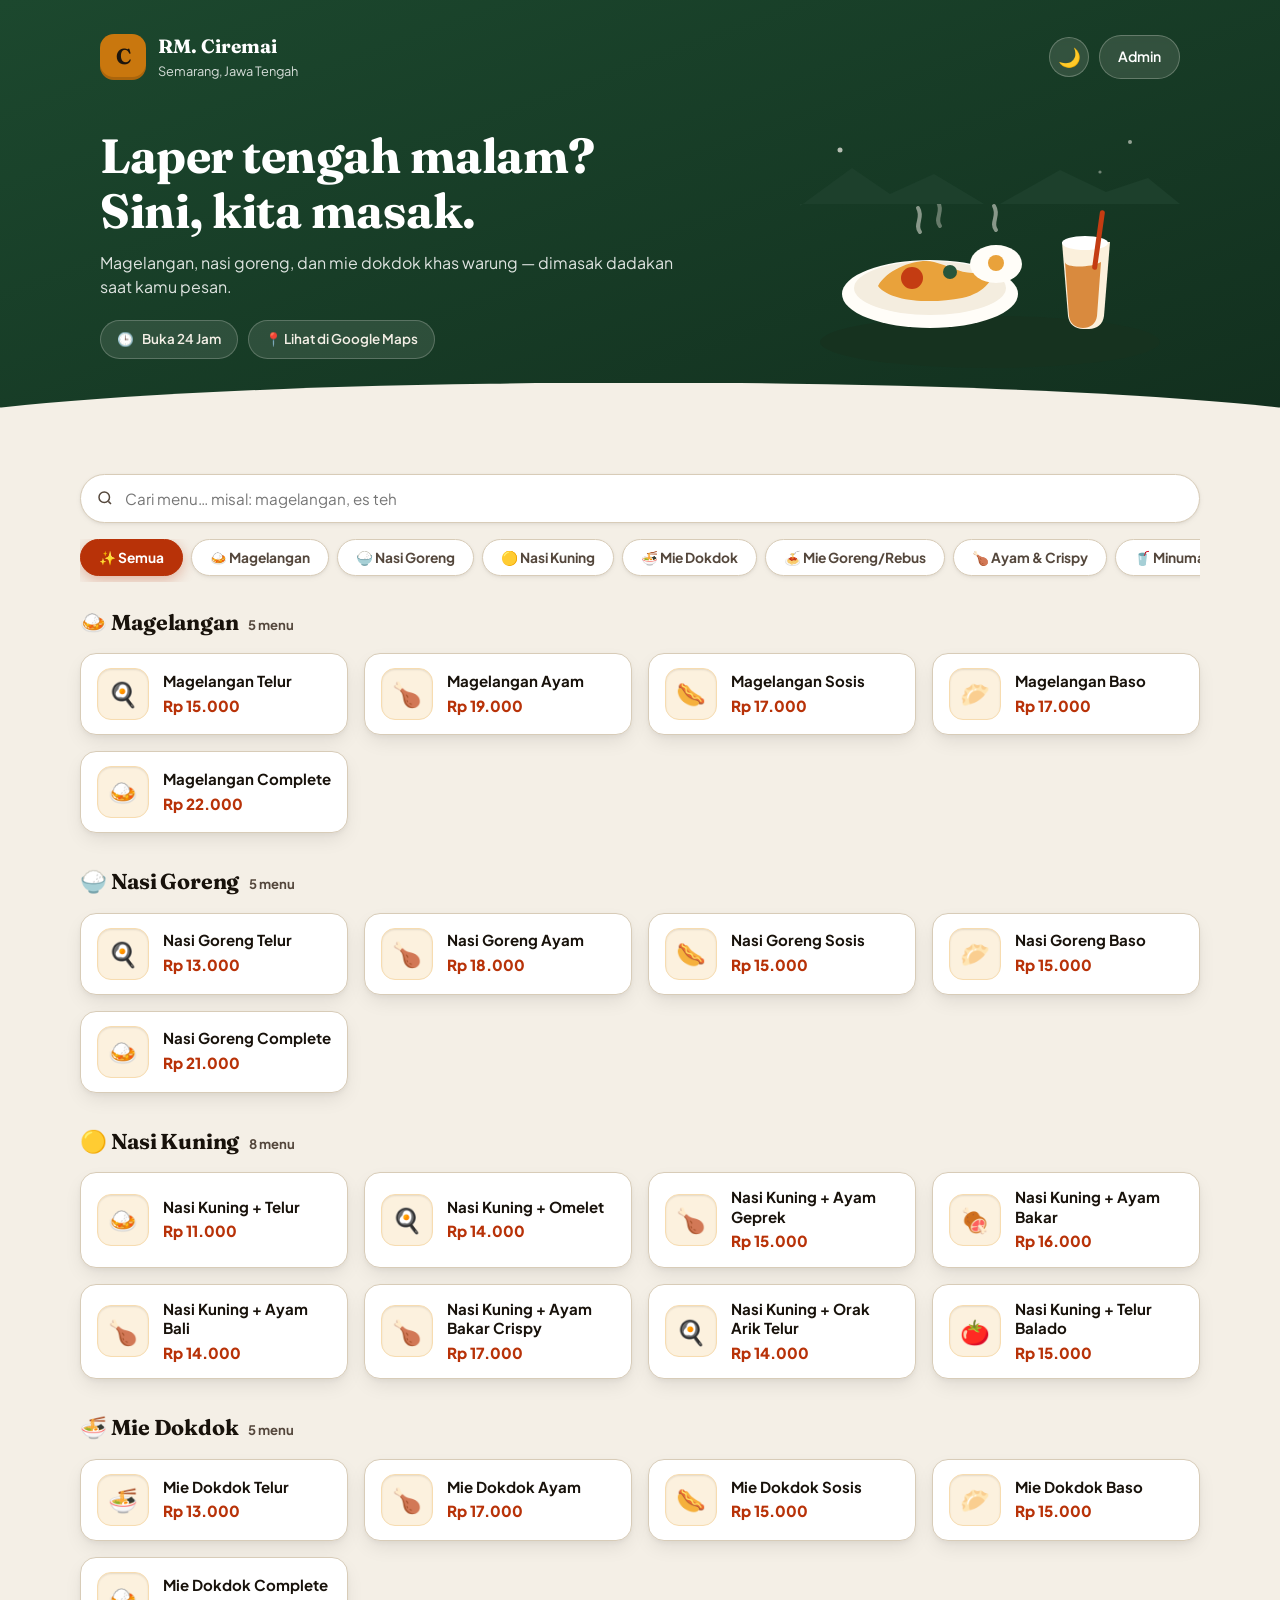
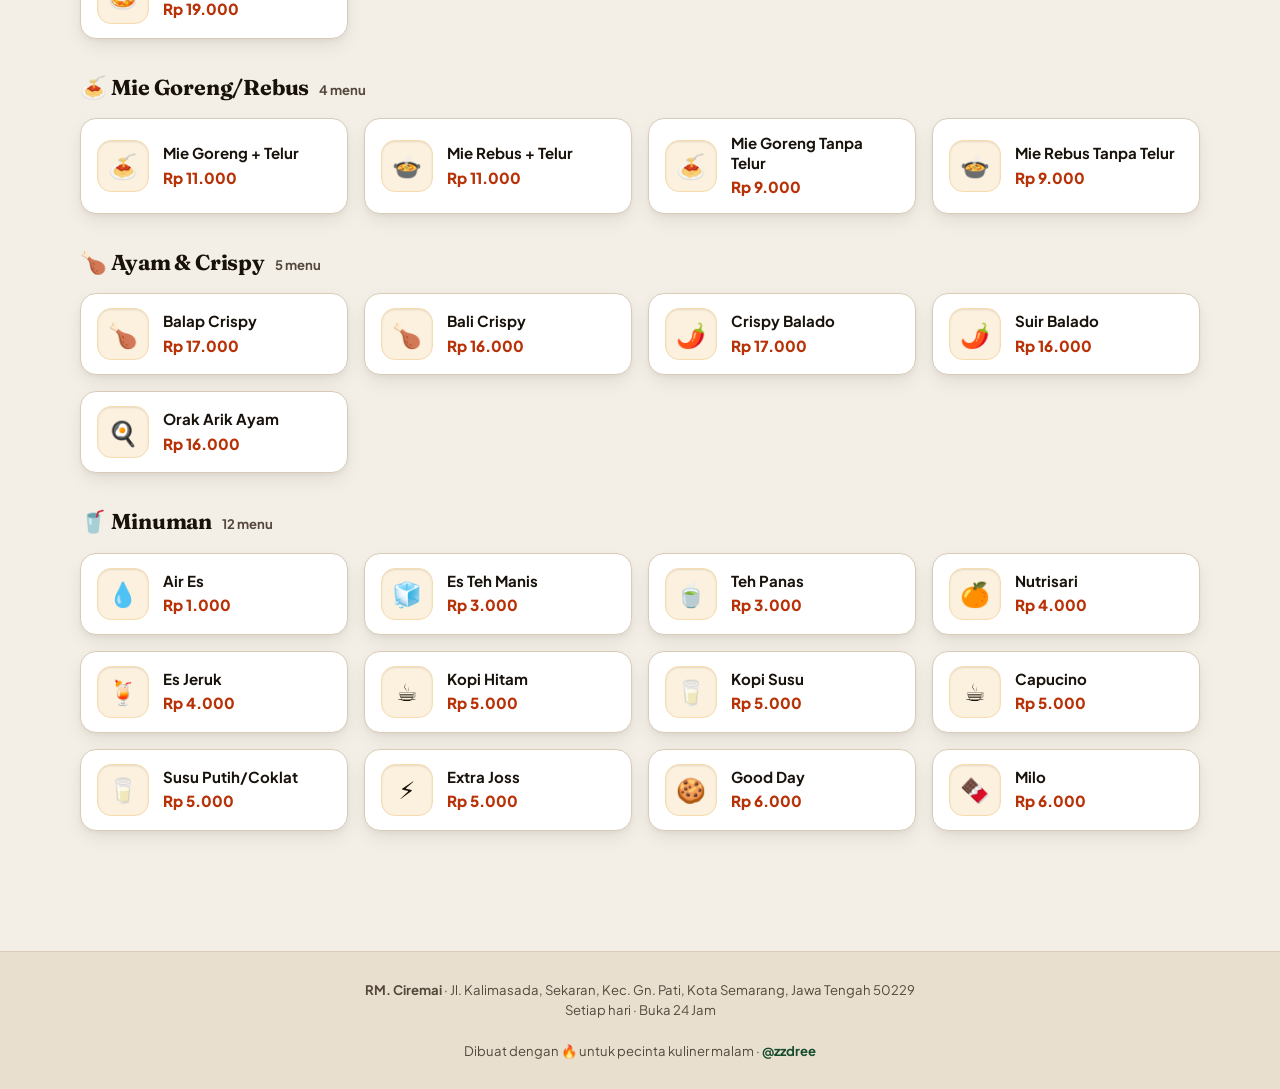
==== commit 8f491f37: "feat(theme): jadikan Light Mode sebagai default tampilan awal" ====
--- a/index.html
+++ b/index.html
@@ -10,12 +10,14 @@
     (function() {
       try {
         const saved = localStorage.getItem('ciremai_theme');
-        if (saved) {
-          document.documentElement.setAttribute('data-theme', saved);
-        } else if (window.matchMedia && window.matchMedia('(prefers-color-scheme: dark)').matches) {
+        if (saved === 'dark') {
           document.documentElement.setAttribute('data-theme', 'dark');
+        } else {
+          document.documentElement.setAttribute('data-theme', 'light');
         }
-      } catch(e) {}
+      } catch(e) {
+        document.documentElement.setAttribute('data-theme', 'light');
+      }
     })();
   </script>
   <link rel="canonical" href="https://zzdree.github.io/ciremai-cashier/order" />
--- a/css/style.css
+++ b/css/style.css
@@ -4,128 +4,149 @@
    ============================================================ */
 
 /* Font dimuat via <link rel="preconnect"> + <link> di <head> (index.html & kasir.html) untuk render lebih cepat */
-
 :root, [data-theme="light"] {
-  --cream: #F2ECE1;          /* Canvas background bernuansa krem hangat */
-  --cream-2: #E5DCBA;
+  --cream: #F4EFE6;          /* Canvas background krem hangat berdimensi */
+  --cream-2: #E8DFCE;        /* Background sekunder / badge / input soft */
   --paper: #FFFFFF;          /* Kartu & panel putih bersih solid */
-  --ink: #1C150E;            /* Teks hitam pekat bertinta untuk legibilitas maksimal */
-  --ink-soft: #5C4F44;       /* Teks sekunder tajam terbaca (rasio kontras WCAG AAA) */
-  --line: #DCD0BD;           /* Garis batas kartu tegas dan presisi */
-  --line-strong: #C4B49C;
+  --ink: #18120B;            /* Teks hitam pekat bertinta (rasio kontras 16:1 WCAG AAA) */
+  --ink-soft: #54473C;       /* Teks sekunder tajam & terbaca jelas (rasio kontras 7:1 WCAG AAA) */
+  --line: #D8CCB8;           /* Garis batas kartu tegas dan presisi */
+  --line-strong: #BAA990;    /* Border tombol & pemisah tegas */
 
   --red: #B83208;            /* Merah cabai pekat bertenaga */
   --red-dark: #8F2404;
   --red-soft: #FDECE5;
 
-  --green: #204B33;          /* Hijau Ciremai solid */
-  --green-soft: #E1EBE4;
-
-  --gold: #D9881A;           /* Emas rempah kontras tinggi */
-  --gold-soft: #FDF3E1;
+  --green: #1C482E;          /* Hijau Ciremai solid */
+  --green-soft: #E1ECE5;
+
+  --gold: #C9770E;           /* Emas rempah kontras tinggi */
+  --gold-soft: #FCF1DE;
+  --gold-text: #824700;
 
   --radius: 16px;
   --radius-sm: 10px;
-  --shadow-sm: 0 1px 3px rgba(28,21,14,.06), 0 2px 6px rgba(28,21,14,.04);
-  --shadow: 0 2px 4px rgba(28,21,14,.04), 0 8px 20px -4px rgba(28,21,14,.12);
-  --shadow-lg: 0 12px 28px -6px rgba(28,21,14,.16), 0 4px 12px -2px rgba(28,21,14,.06);
+  --shadow-sm: 0 1px 3px rgba(24,18,11,.06), 0 2px 6px rgba(24,18,11,.04);
+  --shadow: 0 2px 4px rgba(24,18,11,.04), 0 8px 20px -4px rgba(24,18,11,.1);
+  --shadow-lg: 0 12px 28px -6px rgba(24,18,11,.15), 0 4px 12px -2px rgba(24,18,11,.06);
 
   --font-display: 'Fraunces', Georgia, serif;
   --font-body: 'Plus Jakarta Sans', system-ui, sans-serif;
 
-  /* Theme-specific tokens */
-  --card-soldout-bg: #F8F5EE;
-  --card-soldout-emoji-bg: #EAE3D5;
-  --card-soldout-emoji-border: #D8CEBD;
-  --card-emoji-border: #FCE4BA;
-  --pos-calc-bg: #FAF6EE;
+  /* Theme-specific tokens (Light) */
+  --card-soldout-bg: #F5EFEB;
+  --card-soldout-emoji-bg: #E5DCCE;
+  --card-soldout-emoji-border: #D0C2B0;
+  --card-emoji-border: #F7DCB0;
+  --pos-calc-bg: #F8F3EA;
   --total-highlight-bg: #FFFFFF;
-  --total-highlight-border: #E5D5BC;
+  --total-highlight-border: #DECCAE;
   --metode-btn-bg: #FFFFFF;
-  --change-ok-bg: #EAF5EE;
-  --change-ok-border: #BCE3C8;
-  --change-ok-color: #204B33;
+  --change-ok-bg: #E7F6ED;
+  --change-ok-border: #A3DEB5;
+  --change-ok-color: #124B25;
   --change-bad-bg: #FDF0ED;
-  --change-bad-border: #F8C8BD;
-  --change-bad-color: #B83208;
-  --piutang-bg: #FFF8E7;
-  --piutang-border: #F2CD80;
-  --piutang-text: #7A4E08;
-  --footer-bg: #E5DCBA;
-  --lock-bg: linear-gradient(135deg, #1C150E 0%, #204B33 100%);
-  --order-card-shadow: 0 6px 18px rgba(60,20,10,.06);
+  --change-bad-border: #F8C3B8;
+  --change-bad-color: #9A2402;
+  --piutang-bg: #FFF9EB;
+  --piutang-border: #ECC678;
+  --piutang-text: #784700;
+  --footer-bg: #E8DFCE;
+  --footer-link: #164C2E;
+  --lock-bg: linear-gradient(135deg, #18120B 0%, #1C482E 100%);
+  --order-card-shadow: 0 4px 16px rgba(40,25,10,.07);
   --note-bg: #FFF7ED;
-  --note-text: #9A3412;
-  --tag-edit-bg: #FFF3CD;
-  --tag-edit-color: #8A6D00;
-  --tag-edit-border: transparent;
-  --tag-new-bg: #FEF3C7;
-  --tag-new-color: #92400E;
-  --tag-new-border: transparent;
+  --note-border: #FCD34D;
+  --note-text: #8A2C08;
+  --tag-edit-bg: #FEF3C7;
+  --tag-edit-color: #854D0E;
+  --tag-edit-border: #FDE68A;
+  --tag-new-bg: #FFEDD5;
+  --tag-new-color: #9A3412;
+  --tag-new-border: #FED7AA;
   --tag-on-bg: #DBEAFE;
   --tag-on-color: #1E40AF;
-  --tag-on-border: transparent;
-  --hero-bg: linear-gradient(160deg, var(--green) 0%, #16321F 100%);
-  --topbar-bg: var(--green);
+  --tag-on-border: #BFDBFE;
+  --type-active-bg: #E1ECE5;
+  --type-active-border: #1C482E;
+  --type-active-color: #143F25;
+  --hero-bg: linear-gradient(160deg, #1C482E 0%, #122F1E 100%);
+  --topbar-bg: #1C482E;
+  --btn-disabled-bg: #DCE3DF;
+  --btn-disabled-color: #728479;
+  --toast-bg: #18120B;
+  --toast-color: #FAF5ED;
+  --toast-border: #3A3026;
 }
 
 [data-theme="dark"] {
-  --cream: #12110F;          /* Canvas background bernuansa charcoal hangat malam */
-  --cream-2: #1A1815;
-  --paper: #1C1916;          /* Kartu & panel gelap solid yang kontras dan bersih */
-  --ink: #F6EFE6;            /* Teks gading terang bertinta tajam (kontras tinggi WCAG AAA) */
-  --ink-soft: #A89C8F;       /* Teks sekunder hangat yang mudah dibaca */
-  --line: #2E2822;           /* Garis batas kartu tegas */
-  --line-strong: #443C33;
-
-  --red: #E24B1D;            /* Merah cabai bara menyala */
-  --red-dark: #B83208;
-  --red-soft: #2D1812;
-
-  --green: #163623;          /* Hijau Ciremai malam */
-  --green-soft: #122519;
-
-  --gold: #E89D2C;           /* Emas rempah kontras tinggi */
-  --gold-soft: #2D2113;
-
-  --shadow-sm: 0 1px 3px rgba(0,0,0,.4), 0 2px 6px rgba(0,0,0,.3);
-  --shadow: 0 2px 6px rgba(0,0,0,.3), 0 8px 24px rgba(0,0,0,.5);
-  --shadow-lg: 0 12px 32px rgba(0,0,0,.6), 0 4px 16px rgba(0,0,0,.4);
-
-  /* Theme-specific tokens override */
-  --card-soldout-bg: #161412;
-  --card-soldout-emoji-bg: #1F1C18;
-  --card-soldout-emoji-border: #2E2822;
-  --card-emoji-border: #3E2F1B;
-  --pos-calc-bg: #161411;
-  --total-highlight-bg: #1B1814;
-  --total-highlight-border: #3E2F1B;
-  --metode-btn-bg: #1A1815;
-  --change-ok-bg: #122519;
-  --change-ok-border: #1C462C;
+  --cream: #12100E;          /* Canvas background charcoal pekat bernuansa malam */
+  --cream-2: #1B1814;        /* Background sekunder / input wrapper gelap */
+  --paper: #1F1B17;          /* Kartu & panel gelap solid dengan kontras tegas */
+  --ink: #FAF4EB;            /* Teks putih gading terang benderang (rasio kontras 16:1 WCAG AAA) */
+  --ink-soft: #B5A89A;       /* Teks sekunder terang jelas terbaca (rasio kontras 7.2:1 WCAG AAA) */
+  --line: #383027;           /* Garis batas kartu jelas dan presisi */
+  --line-strong: #54493D;    /* Border pemisah tegas & kontras */
+
+  --red: #FF5A26;            /* Merah cabai bara menyala terang */
+  --red-dark: #D94413;
+  --red-soft: #33150C;
+
+  --green: #2B874F;          /* Hijau Ciremai malam terang & tegas */
+  --green-soft: #102919;
+
+  --gold: #ECA32B;           /* Emas rempah menyala kontras tinggi */
+  --gold-soft: #302211;
+  --gold-text: #FCD34D;
+
+  --shadow-sm: 0 1px 3px rgba(0,0,0,.45), 0 2px 6px rgba(0,0,0,.35);
+  --shadow: 0 2px 6px rgba(0,0,0,.35), 0 8px 24px rgba(0,0,0,.55);
+  --shadow-lg: 0 12px 32px rgba(0,0,0,.7), 0 4px 16px rgba(0,0,0,.45);
+
+  /* Theme-specific tokens override (Dark) */
+  --card-soldout-bg: #171412;
+  --card-soldout-emoji-bg: #221D18;
+  --card-soldout-emoji-border: #383027;
+  --card-emoji-border: #4D391F;
+  --pos-calc-bg: #181512;
+  --total-highlight-bg: #191612;
+  --total-highlight-border: #4D391F;
+  --metode-btn-bg: #1B1814;
+  --change-ok-bg: #0F2A18;
+  --change-ok-border: #1D5E34;
   --change-ok-color: #4ADE80;
-  --change-bad-bg: #2D1812;
-  --change-bad-border: #522218;
-  --change-bad-color: #F87171;
-  --piutang-bg: #231C13;
-  --piutang-border: #4D381B;
-  --piutang-text: #FBBF24;
-  --footer-bg: #0C0B0A;
-  --lock-bg: linear-gradient(135deg, #0D0B0A 0%, #163623 100%);
-  --order-card-shadow: 0 6px 18px rgba(0,0,0,.4);
-  --note-bg: #251B12;
-  --note-text: #FBBF24;
-  --tag-edit-bg: #2D2614;
-  --tag-edit-color: #FCD34D;
-  --tag-edit-border: #4D401B;
-  --tag-new-bg: #2D2214;
-  --tag-new-color: #F6B84A;
-  --tag-new-border: #4D381B;
-  --tag-on-bg: #12263A;
-  --tag-on-color: #70B4FC;
-  --tag-on-border: #1C3C5C;
-  --hero-bg: linear-gradient(160deg, #153422 0%, #0F2217 100%);
-  --topbar-bg: #153422;
+  --change-bad-bg: #30140D;
+  --change-bad-border: #6B2618;
+  --change-bad-color: #FB7185;
+  --piutang-bg: #261D12;
+  --piutang-border: #5C411D;
+  --piutang-text: #FCD34D;
+  --footer-bg: #0C0A09;
+  --footer-link: #4ADE80;
+  --lock-bg: linear-gradient(135deg, #0A0908 0%, #163623 100%);
+  --order-card-shadow: 0 6px 20px rgba(0,0,0,.55);
+  --note-bg: #281B10;
+  --note-border: #ECA32B;
+  --note-text: #FCD34D;
+  --tag-edit-bg: #2E220F;
+  --tag-edit-color: #FDE047;
+  --tag-edit-border: #523E18;
+  --tag-new-bg: #30180D;
+  --tag-new-color: #FB923C;
+  --tag-new-border: #592B15;
+  --tag-on-bg: #11233B;
+  --tag-on-color: #60A5FA;
+  --tag-on-border: #1E416B;
+  --type-active-bg: #133320;
+  --type-active-border: #38A169;
+  --type-active-color: #4ADE80;
+  --hero-bg: linear-gradient(160deg, #183C26 0%, #0F2618 100%);
+  --topbar-bg: #153421;
+  --btn-disabled-bg: #262D28;
+  --btn-disabled-color: #6F8077;
+  --toast-bg: #26201B;
+  --toast-color: #FAF4EB;
+  --toast-border: #4A3E33;
 }
 
 * { margin: 0; padding: 0; box-sizing: border-box; }
@@ -533,6 +554,7 @@
   width: 36px; height: 36px; border-radius: 50%;
   background: var(--cream); color: var(--ink); font-size: 1.1rem; font-weight: 700;
   display: grid; place-items: center;
+  border: 1px solid var(--line);
   transition: background .2s ease, transform .15s ease;
 }
 .modal-close:hover { background: var(--cream-2); transform: scale(1.05); }
@@ -544,9 +566,9 @@
 }
 .cart-item:last-of-type { border-bottom: none; }
 .ci-info { flex: 1; min-width: 0; }
-.ci-name { font-weight: 700; font-size: .9rem; }
+.ci-name { font-weight: 700; font-size: .9rem; color: var(--ink); }
 .ci-price { font-size: .8rem; color: var(--ink-soft); }
-.ci-total { font-weight: 800; font-size: .9rem; white-space: nowrap; }
+.ci-total { font-weight: 800; font-size: .9rem; white-space: nowrap; color: var(--ink); }
 
 .stepper {
   display: inline-flex; align-items: center; gap: 2px;
@@ -559,11 +581,11 @@
   display: grid; place-items: center;
 }
 .stepper button:hover { background: var(--red-soft); }
-.stepper span { min-width: 28px; text-align: center; font-weight: 700; font-size: .92rem; }
+.stepper span { min-width: 28px; text-align: center; font-weight: 700; font-size: .92rem; color: var(--ink); }
 
 .cart-summary {
   margin-top: 18px; padding-top: 16px;
-  border-top: 2px solid var(--ink);
+  border-top: 2px solid var(--line-strong);
 }
 .summary-row {
   display: flex; justify-content: space-between;
@@ -580,6 +602,7 @@
 .field label {
   display: block; font-weight: 700; font-size: .82rem;
   margin-bottom: 6px;
+  color: var(--ink);
 }
 .field input, .field textarea, .field select {
   width: 100%;
@@ -587,8 +610,13 @@
   border-radius: var(--radius-sm);
   border: 1.5px solid var(--line);
   background: var(--paper);
+  color: var(--ink);
   outline: none;
   transition: border-color .2s ease, box-shadow .2s ease;
+}
+.field input::placeholder, .field textarea::placeholder {
+  color: var(--ink-soft);
+  opacity: .8;
 }
 .field input:focus, .field textarea:focus, .field select:focus {
   border-color: var(--red); box-shadow: 0 0 0 4px var(--red-soft);
@@ -608,31 +636,34 @@
   transition: all .2s ease;
 }
 .type-btn.active {
-  border-color: var(--green); background: var(--green-soft); color: var(--green);
+  border-color: var(--type-active-border);
+  background: var(--type-active-bg);
+  color: var(--type-active-color);
+  font-weight: 800;
 }
 
 .btn-primary {
   width: 100%; margin-top: 20px;
   padding: 15px;
   border-radius: 999px;
-  background: var(--green); color: #fff;
+  background: var(--green); color: #FFFFFF;
   font-weight: 800; font-size: 1rem;
   box-shadow: inset 0 -3px 0 rgba(0,0,0,.2);
   transition: transform .15s ease, background .2s ease;
   display: flex; align-items: center; justify-content: center; gap: 10px;
 }
-.btn-primary:hover { background: #1D402C; transform: translateY(-1px); }
+.btn-primary:hover { background: #163C24; transform: translateY(-1px); }
 .btn-primary:disabled { opacity: .5; cursor: not-allowed; transform: none; }
 
 .btn-secondary {
   width: 100%; margin-top: 10px;
   padding: 13px;
   border-radius: 999px;
-  background: transparent; color: var(--ink-soft);
+  background: var(--paper); color: var(--ink-soft);
   border: 1.5px solid var(--line);
   font-weight: 700;
 }
-.btn-secondary:hover { background: var(--cream-2); }
+.btn-secondary:hover { background: var(--cream-2); color: var(--ink); }
 
 .wa-note {
   margin-top: 12px; text-align: center;
@@ -1062,9 +1093,10 @@
   transform: scale(.98);
 }
 .btn-checkout-pos:disabled {
-  opacity: .45;
+  opacity: .6;
   cursor: not-allowed;
-  background: #8A9C91;
+  background: var(--btn-disabled-bg);
+  color: var(--btn-disabled-color);
   box-shadow: none;
 }
 
@@ -1081,7 +1113,7 @@
   box-shadow: var(--shadow);
 }
 .stat-label { font-size: .74rem; font-weight: 700; text-transform: uppercase; letter-spacing: .07em; color: var(--ink-soft); }
-.stat-value { font-family: var(--font-display); font-size: 1.5rem; font-weight: 700; margin-top: 4px; }
+.stat-value { font-family: var(--font-display); font-size: 1.5rem; font-weight: 700; margin-top: 4px; color: var(--ink); }
 .stat-value.red { color: var(--red); }
 
 .trx-row {
@@ -1091,8 +1123,8 @@
   width: 100%; text-align: left;
   transition: background .15s ease;
 }
-.trx-row:hover { background: var(--cream); }
-.trx-id { font-weight: 800; font-size: .86rem; font-family: ui-monospace, 'Consolas', monospace; }
+.trx-row:hover { background: var(--cream-2); }
+.trx-id { font-weight: 800; font-size: .86rem; font-family: ui-monospace, 'Consolas', monospace; color: var(--ink); }
 .trx-meta { font-size: .76rem; color: var(--ink-soft); }
 .trx-amount { font-weight: 800; color: var(--red); white-space: nowrap; }
 
@@ -1102,11 +1134,13 @@
   display: flex; align-items: center; gap: 12px;
   padding: 10px 0; border-bottom: 1.5px dashed var(--line);
   font-size: .9rem;
+  color: var(--ink);
 }
 .best-list li::before {
   content: counter(rank);
   width: 26px; height: 26px; flex-shrink: 0;
-  border-radius: 50%; background: var(--gold-soft); color: var(--ink);
+  border-radius: 50%; background: var(--gold-soft); color: var(--gold-text);
+  border: 1px solid var(--line);
   font-weight: 800; font-size: .8rem;
   display: grid; place-items: center;
 }
@@ -1144,30 +1178,46 @@
 .r-row span:first-child { word-break: break-word; }
 .r-small { font-size: .7rem; }
 
-/* ============ TOAST ============ */
+/* ============ TOAST (NOTIFIKASI POJOK KANAN BAWAH) ============ */
 .toast {
-  position: fixed; left: 50%; bottom: 96px; z-index: 200;
-  transform: translateX(-50%) translateY(20px);
-  background: var(--ink); color: var(--cream);
-  padding: 12px 22px;
-  border-radius: 999px;
-  font-weight: 700; font-size: .88rem;
-  opacity: 0; pointer-events: none;
-  transition: all .3s cubic-bezier(.2,.8,.2,1);
+  position: fixed;
+  right: 24px;
+  bottom: 24px;
+  left: auto;
+  z-index: 200;
+  transform: translateY(20px) scale(0.95);
+  background: var(--toast-bg);
+  color: var(--toast-color);
+  padding: 12px 20px;
+  border-radius: 12px;
+  border: 1px solid var(--toast-border);
+  font-weight: 700;
+  font-size: .88rem;
+  opacity: 0;
+  pointer-events: none;
+  transition: opacity .25s ease, transform .25s cubic-bezier(.2,.8,.2,1);
   box-shadow: var(--shadow-lg);
   white-space: nowrap;
-}
-.toast.show { opacity: 1; transform: translateX(-50%) translateY(0); }
+  max-width: calc(100vw - 36px);
+  display: inline-flex;
+  align-items: center;
+  gap: 8px;
+}
+.toast.show {
+  opacity: 1;
+  transform: translateY(0) scale(1);
+  pointer-events: auto;
+}
 
 /* ============ FOOTER ============ */
 .footer {
-  background: var(--cream-2);
+  background: var(--footer-bg);
   border-top: 1.5px solid var(--line);
   padding: 28px 0;
   text-align: center;
   font-size: .82rem; color: var(--ink-soft);
 }
-.footer a { color: var(--green); font-weight: 700; text-decoration: none; }
+.footer a { color: var(--footer-link); font-weight: 700; text-decoration: none; }
 .footer a:hover { text-decoration: underline; }
 
 /* ============ RESPONSIVE ============ */
@@ -1237,10 +1287,21 @@
   /* Kasir mobile: layout tumpuk rapi */
   .pos-layout { padding: 12px; gap: 14px; }
   .grid#posGrid { grid-template-columns: 1fr; gap: 10px; }
-  .topbar-inner { padding: 10px 14px; }
-  .topbar-actions { gap: 6px; }
-  .tab-btn { padding: 8px 12px; font-size: .78rem; }
+  .topbar-inner { padding: 10px 14px; flex-wrap: wrap; gap: 10px; }
+  .topbar-right { width: 100%; justify-content: space-between; overflow-x: auto; scrollbar-width: none; }
+  .topbar-right::-webkit-scrollbar { display: none; }
+  .topbar-actions { flex: 1; min-width: 0; gap: 6px; }
+  .tab-btn { padding: 7px 11px; font-size: .76rem; white-space: nowrap; }
   .receipt { width: 100%; max-width: 320px; }
+
+  /* Toast di mobile: tetap presisi di pojok kanan bawah */
+  .toast {
+    right: 14px;
+    bottom: 18px;
+    font-size: .84rem;
+    padding: 10px 16px;
+    border-radius: 10px;
+  }
 }
 
 /* ============ PRINT (struk termal) ============ */
@@ -1305,10 +1366,13 @@
 .oc-name { font-weight: 800; font-size: 1.05rem; color: var(--ink); }
 .oc-meta { color: var(--ink-soft); font-size: .85rem; margin-top: 2px; }
 .oc-items { margin: 12px 0 6px; display: grid; gap: 4px; }
-.oc-item { display: flex; justify-content: space-between; font-size: .92rem; }
+.oc-item { display: flex; justify-content: space-between; font-size: .92rem; color: var(--ink); }
 .oc-note {
   background: var(--note-bg);
   border-left: 3px solid var(--gold);
+  border-top: 1px solid var(--line);
+  border-right: 1px solid var(--line);
+  border-bottom: 1px solid var(--line);
   padding: 6px 10px;
   border-radius: 8px;
   font-size: .85rem;
@@ -1498,9 +1562,10 @@
 /* ---- Modal pesanan terkirim ---- */
 .modal-success { text-align: center; max-width: 380px; }
 .success-emoji { font-size: 56px; line-height: 1; margin: 4px 0 10px; }
-.modal-success h2 { font-family: var(--font-display); font-size: 1.4rem; color: var(--green); margin: 0 0 8px; }
+.modal-success h2 { font-family: var(--font-display); font-size: 1.4rem; color: var(--change-ok-color); margin: 0 0 8px; font-weight: 800; }
 .success-body { color: var(--ink-soft); margin: 0 0 20px; font-size: .92rem; }
 .success-actions { display: flex; flex-direction: column; gap: 10px; }
-.success-actions .btn-secondary { background: var(--cream); }
-.btn-outline { background: transparent !important; color: var(--red); border: 2px solid var(--red); }
+.success-actions .btn-secondary { background: var(--paper); border: 1.5px solid var(--line); color: var(--ink); }
+.success-actions .btn-secondary:hover { background: var(--cream-2); }
+.btn-outline { background: transparent !important; color: var(--red); border: 2px solid var(--red); font-weight: 700; border-radius: 999px; padding: 13px; }
 .btn-outline:hover { background: var(--red-soft) !important; }
